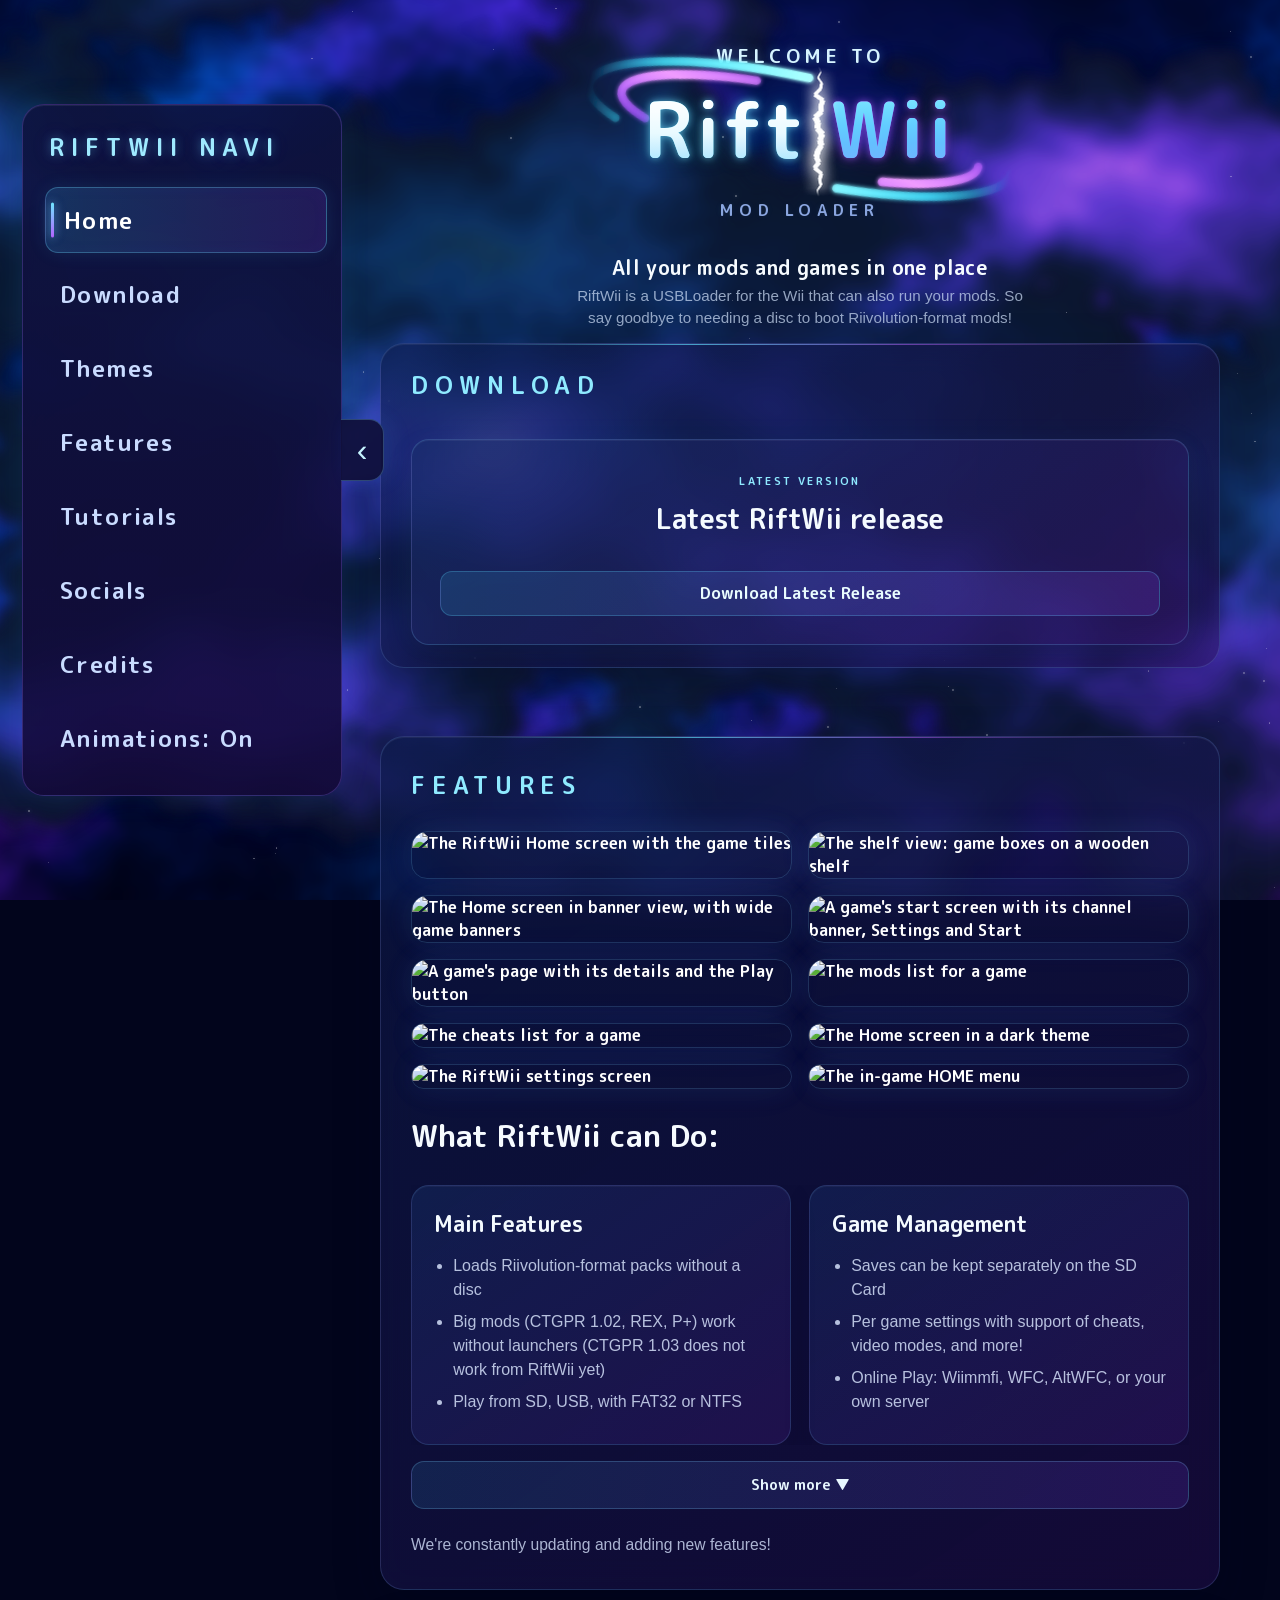
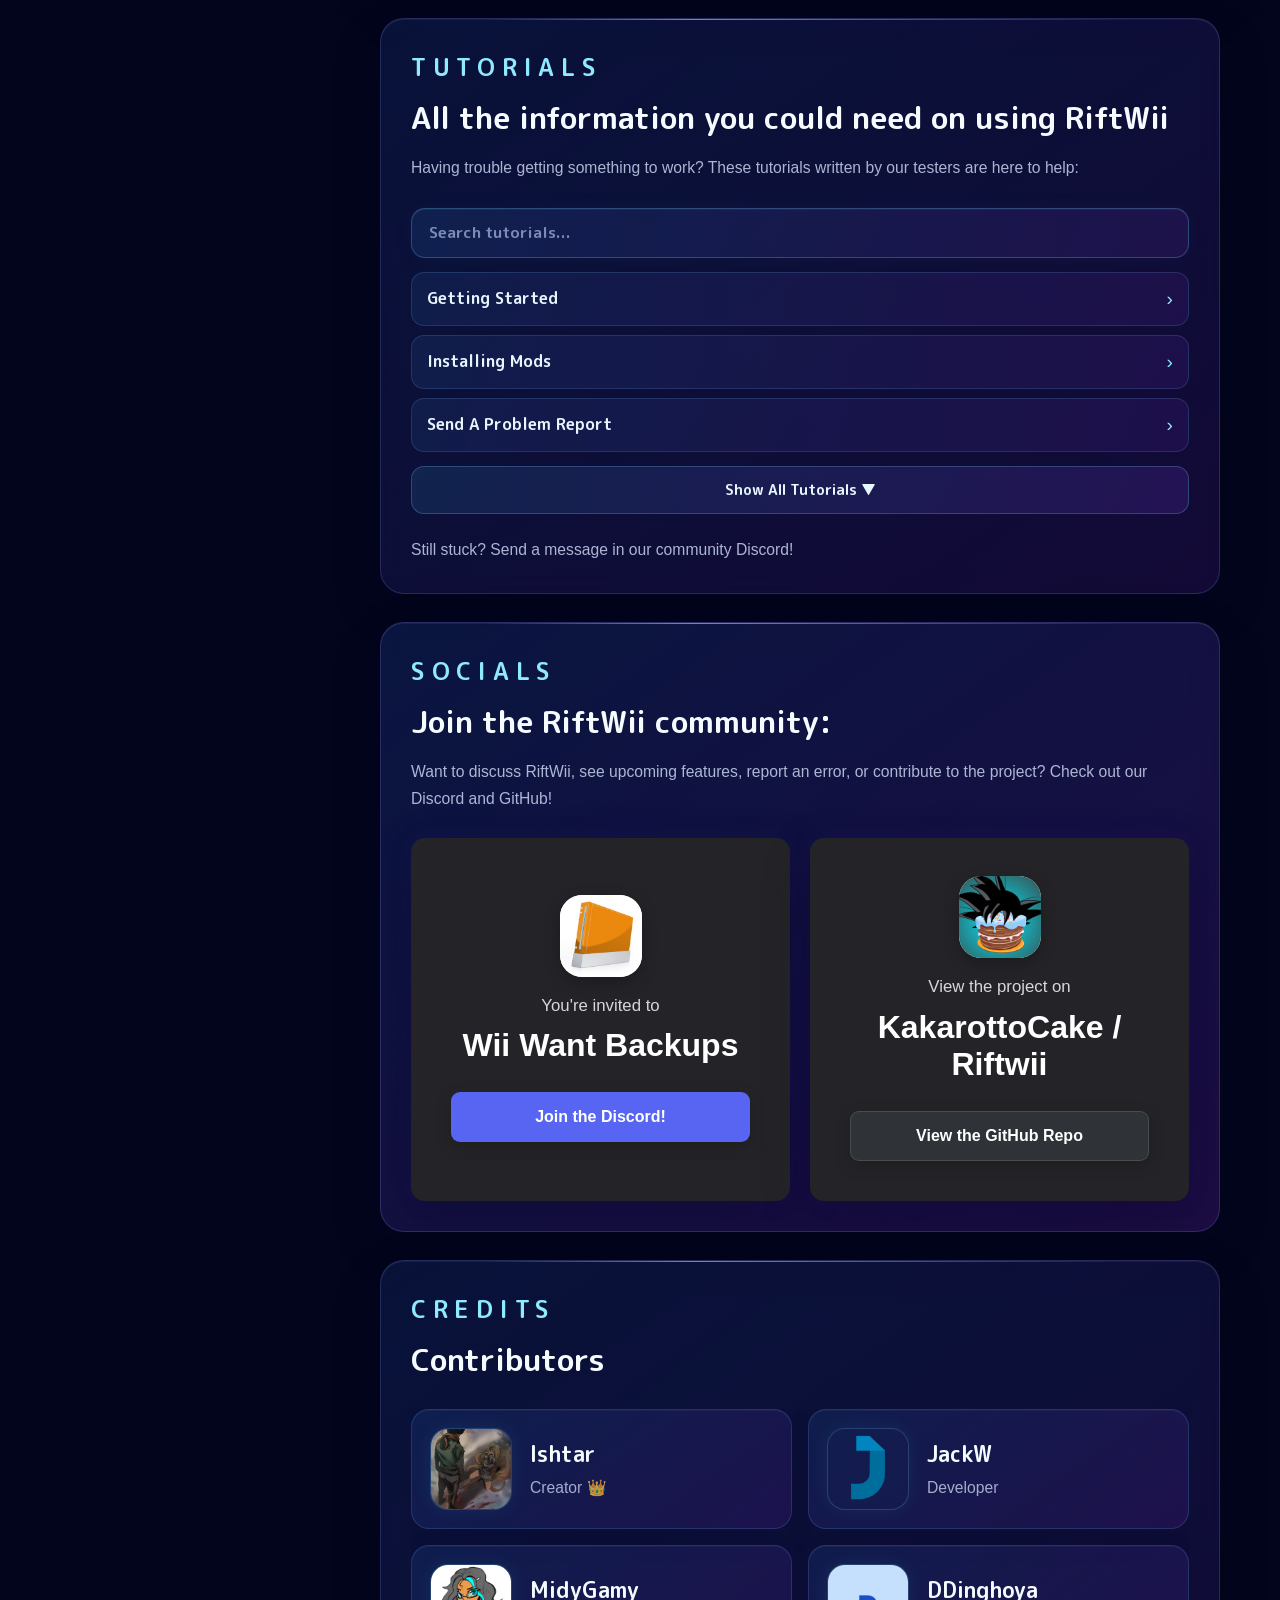
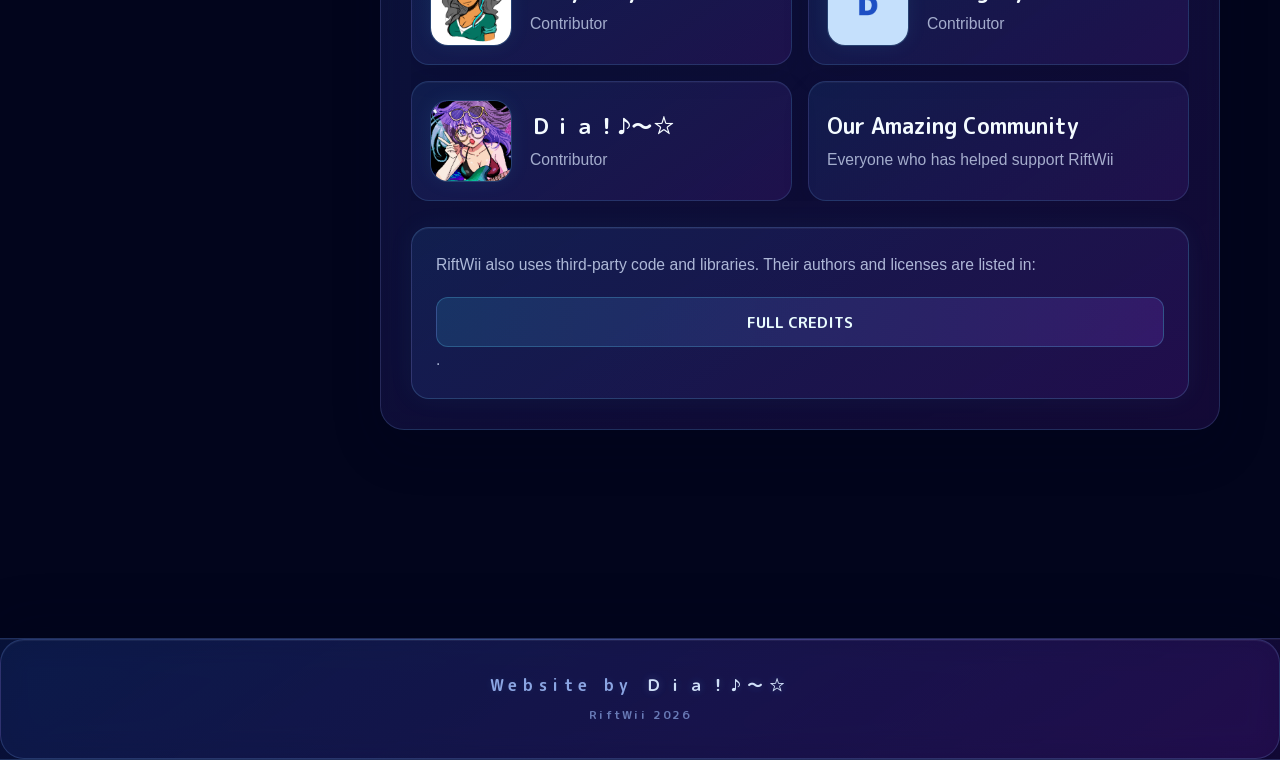
==== site/index.html @ 98aa3239 "Both pages load style.css and script.js as version 7, so a stylesheet cached from the short-window n" ====
<!-- SPDX-FileCopyrightText: 2026 RiftWii contributors -->
<!-- SPDX-License-Identifier: GPL-3.0-or-later -->
<!DOCTYPE html>
<html lang="en">
<head>
    <meta charset="UTF-8">
    <meta name="viewport" content="width=device-width, initial-scale=1.0">
    <title>RiftWii</title>
    <link rel="stylesheet" href="css/lightbox.css?v=20261021-6">
    <link rel="stylesheet" href="css/style.css?v=20261021-7">

    <meta property="og:title" content="RiftWii">

<meta
    property="og:description"
    content="A mod loader for the Wii. Play Riivolution-format mods from the disc, a USB drive or the SD card."
>

<meta property="og:type" content="website">

<meta
    property="og:image"
    content="https://github.com/KakarottoCake/Riftwii/raw/main/docs/images/banner.png"
>

<meta name="twitter:card" content="summary_large_image">

<meta name="twitter:title" content="RiftWii">

<meta
    name="twitter:description"
    content="A mod loader for the Wii. Play Riivolution-format mods from the disc, a USB drive or the SD card."
>

<meta
    name="twitter:image"
    content="https://github.com/KakarottoCake/Riftwii/raw/main/docs/images/banner.png"
>
<link
    rel="icon"
    type="image/png"
    href="https://github.com/KakarottoCake/Riftwii/blob/main/hbc/icon.png?raw=true"
>
</head>
<body class="page-locked">
    <script>
        // The title intro plays once per visit (per browser tab session). Any
        // later load of this page starts in the loaded state, before the first
        // paint, so the splash never flashes. The flag is set as soon as the
        // intro starts, so skipping it or leaving early still counts.
        (function () {
            var seen = false;
            try {
                seen = window.sessionStorage.getItem("riftwiiIntroShown") === "1";
                if (!seen) {
                    window.sessionStorage.setItem("riftwiiIntroShown", "1");
                }
            } catch (error) {
                // Storage is blocked: a visitor who came from another page of
                // this site has already seen the intro.
                try {
                    seen = document.referrer.indexOf(window.location.origin + "/") === 0;
                } catch (referrerError) {
                    seen = false;
                }
            }
            if (seen) {
                document.body.className = "loaded";
            }
        })();
    </script>
    <div class="background">
        <div class="haze-main"></div>
        <div class="mist haze-1"></div>
        <div class="mist haze-2"></div>
        <div class="stars" id="stars"></div>
    </div>

    <aside class="tbar delayed-ui" id="tbar" aria-label="Primary navigation">
        <button
            class="tbar-toggle"
            id="tbarToggle"
            type="button"
            aria-label="Hide navigation"
            aria-expanded="true"
        >
            <span class="tbar-arrow">‹</span>
        </button>

        <div class="tbar-brand">RIFTWII<span class="tbar-brand-extra"> NAVI</span></div>

        <button
            class="tbar-menu-button"
            id="navMenuButton"
            type="button"
            aria-label="Menu"
            aria-expanded="false"
            aria-controls="navPanel"
        >
            <span class="tbar-menu-icon" aria-hidden="true"></span>
            <span class="tbar-menu-text">Menu</span>
        </button>

        <nav class="tbar-links" id="navPanel" aria-label="Sections">
            <a class="active" data-section="home" href="#home">Home</a>
            <a data-section="download" href="#download">Download</a>
            <a href="themes.html">Themes</a>
            <a data-section="features" href="#features">Features</a>
            <a data-section="tutorials" href="#tutorials">Tutorials</a>
            <a data-section="socials" href="#socials">Socials</a>
            <a data-section="credits" href="#credits">Credits</a>

            <button
                class="tbar-motion-toggle"
                id="motionToggle"
                type="button"
                aria-pressed="false"
            >
                Animations: On
            </button>
        </nav>
    </aside>
    <div class="nav-scrim" id="navScrim" aria-hidden="true"></div>

    <main class="page-content">
        <section class="hero" id="home">
            <div class="hero-stack">
                <div class="title-wrap">
                    <div class="welcome delayed-ui">Welcome to</div>
                    <h1 class="riftwii">RiftWii</h1>
                    <p class="mod-loader">MOD LOADER</p>
                </div>

                <article class="content-box intro-box hero-intro reveal-box">
                    <span class="box-kicker">RIFTWII</span>
                    <h2>All your mods and games in one place</h2>
                    <p>
                        RiftWii is a USBLoader for the Wii that can also run your mods. So say goodbye to needing a disc to boot Riivolution-format mods!
                    </p>
                </article>
            </div>
        </section>

        <section class="page-section" id="download">
            <div class="content-shell">
                <article class="content-box section-box reveal-box">

                    <span class="box-kicker">DOWNLOAD</span>


                    <div class="release-grid">
                        <div class="release-card stable-release">
                            <span class="release-type">LATEST VERSION</span>
<h3 id="latestVersion">Checking latest release...</h3>

<a
    class="download-button release-button"
    id="latestReleaseLink"
    href="https://github.com/KakarottoCake/Riftwii/releases/latest"
    target="_blank"
    rel="noopener noreferrer"
>
    Download Latest Release
</a>
                        </div>


                    </div>
                </article>
            </div>
        </section>

<section class="page-section" id="features">
            <div class="content-shell">
                <article class="content-box section-box reveal-box">
                    <span class="box-kicker">FEATURES</span>
            <div class="grid-image">
                <img
                    src="https://github.com/KakarottoCake/Riftwii/raw/main/docs/images/home.png"
                    alt="The RiftWii Home screen with the game tiles"
                >

                <img
                    src="https://github.com/KakarottoCake/Riftwii/raw/main/docs/images/shelf.png"
                    alt="The shelf view: game boxes on a wooden shelf"
                >

                <img
                    src="https://github.com/KakarottoCake/Riftwii/raw/main/docs/images/channels.png"
                    alt="The Home screen in banner view, with wide game banners"
                >

                <img
                    src="https://github.com/KakarottoCake/Riftwii/raw/main/docs/images/channel-banner.png"
                    alt="A game's start screen with its channel banner, Settings and Start"
                >
                <img
                    src="https://github.com/KakarottoCake/Riftwii/raw/main/docs/images/game.png"
                    alt="A game's page with its details and the Play button"
                >
                <img
                    src="https://github.com/KakarottoCake/Riftwii/raw/main/docs/images/mods.png"
                    alt="The mods list for a game"
                >
                <img
                    src="https://github.com/KakarottoCake/Riftwii/raw/main/docs/images/cheats.png"
                    alt="The cheats list for a game"
                >
                <img
                    src="https://github.com/KakarottoCake/Riftwii/raw/main/docs/images/midnight.png"
                    alt="The Home screen in a dark theme"
                >
                <img
                    src="https://github.com/KakarottoCake/Riftwii/raw/main/docs/images/settings.png"
                    alt="The RiftWii settings screen"
                >
                <img
                    src="https://github.com/KakarottoCake/Riftwii/raw/main/docs/images/homemenu.png"
                    alt="The in-game HOME menu"
                >
            </div>
                    <h2>What RiftWii can Do:</h2>

                    <div
                        id="featuresGrid"
                        class="features-grid"
                        aria-live="polite"
                    >
                        <div class="features-status">
                            Loading features...
                        </div>
                    </div>

                    <button
                        id="featuresToggle"
                        class="features-toggle"
                        type="button"
                        hidden
                    >
                        Show more
                    </button>
                    <br>
                    <br>
                    <p>
                        We're constantly updating and adding new features!
                    </p>
                </article>
            </div>
        </section>

        <section class="page-section" id="tutorials">
            <div class="content-shell">
                <article class="content-box section-box reveal-box">
                    <span class="box-kicker">TUTORIALS</span>
                    <h2>All the information you could need on using RiftWii</h2>
                    <p>
                        Having trouble getting something to work? These tutorials written by our testers are here to help:
                    </p>

                    <div class="tutorial-browser">
                        <div class="tutorial-toolbar">
                            <label class="tutorial-search-wrap">
                                <span class="sr-only">Search tutorials</span>
                                <input
                                    id="tutorialSearch"
                                    class="tutorial-search"
                                    type="search"
                                    placeholder="Search tutorials..."
                                    autocomplete="off"
                                >
                            </label>

                            <div class="tutorial-sort-wrap tutorial-sort-hidden">
                                <button
                                    id="tutorialSortButton"
                                    class="tutorial-sort-button"
                                    type="button"
                                    aria-expanded="false"
                                    aria-controls="tutorialSortMenu"
                                >
                                    <span id="tutorialSortLabel">A–Z</span>
                                    <span class="tutorial-sort-chevron" aria-hidden="true">⌄</span>
                                </button>

                                <div
                                    id="tutorialSortMenu"
                                    class="tutorial-sort-menu"
                                    role="menu"
                                >
                                    <div class="tutorial-sort-menu-inner">
                                        <button type="button" data-sort="az" role="menuitem">A–Z</button>
                                        <button type="button" data-sort="za" role="menuitem">Z–A</button>
                                    </div>
                                </div>
                            </div>
                        </div>

                        <div
                            id="tutorialList"
                            class="tutorial-list"
                            aria-live="polite"
                        >
                            <div class="tutorial-status">
                                Loading tutorials...
                            </div>
                        </div>

                        <button
                            id="tutorialToggle"
                            class="tutorial-toggle"
                            type="button"
                            hidden
                        >
                            Show all tutorials
                        </button>
                    </div>
                    <br>
                    <p>
                        Still stuck? Send a message in our community Discord!
                    </p>
                </article>
            </div>
        </section>

<section class="page-section" id="socials">

    <div class="content-shell">

        <article class="content-box section-box reveal-box">

            <span class="box-kicker">
                SOCIALS
            </span>

            <h2>
                Join the RiftWii community:
            </h2>

            <p>
                Want to discuss RiftWii, see upcoming features, report an error, or contribute to the project?
                Check out our Discord and GitHub!
            </p>

            <div class="social-embed-grid">

                <div class="discord-invite">

                    <div class="discord-server-icon">

                        <img
                            src="resources/img/servericon.png"
                            alt="Wii Want Backups server logo"
                        >

                    </div>

                    <p class="discord-invite-text">
                        You're invited to
                    </p>

                    <h3 class="discord-server-name">
                        Wii Want Backups
                    </h3>

                    <a
                        class="discord-join-button"
                        href="https://discord.gg/gGsTdjjQaK"
                        target="_blank"
                        rel="noopener noreferrer"
                    >
                        Join the Discord!
                    </a>

                </div>


                <div class="github-invite">

                    <div class="discord-server-icon">

                        <img
                            src="resources/img/kakarottocake.png"
                            alt="GitHub logo"
                        >

                    </div>

                    <p class="github-invite-text">
                        View the project on
                    </p>

                    <h3 class="github-repo-name">
                        KakarottoCake / Riftwii
                    </h3>

                    <a
                        class="github-repo-button"
                        href="https://github.com/KakarottoCake/Riftwii"
                        target="_blank"
                        rel="noopener noreferrer"
                    >
                        View the GitHub Repo
                    </a>

                </div>

            </div>

        </article>

    </div>

</section>
<section class="page-section" id="credits">
    <div class="content-shell">
        <article class="content-box section-box reveal-box">

            <span class="box-kicker">
                CREDITS
            </span>

            <h2>
                Contributors
            </h2>

            <div
                id="creditsGrid"
                class="credits-grid"
                aria-live="polite"
            >
                <div class="credits-status">
                    Loading credits...
                </div>
            </div>

            <button
                id="creditsToggle"
                class="credits-toggle"
                type="button"
                hidden
            >
                Show more
            </button>
<p class="credits-notice">
    RiftWii also uses third-party code and libraries.
    Their authors and licenses are listed in:
    <a
        href="https://github.com/KakarottoCake/Riftwii/blob/main/NOTICE.md"
        target="_blank"
        rel="noopener noreferrer"
    >
        FULL CREDITS
    </a>.
</p>
        </article>
    </div>
</section>
    </main>


<footer class="site-footer">
    <div class="footer-inner">

        <div class="footer-main">
            <span class="footer-label">
                Website by
            </span>
            <span class="footer-author">
                Ｄｉａ！♪～☆
            </span>
            
        </div>
        <div class="footer-year">
            RiftWii 2026
        </div>


    </div>
</footer>

    <script src="java/script.js?v=20261021-7"></script><script src="java/lightbox.js?v=20261021-6"></script>
</body>
</html>
---- site/css/style.css ----
/* SPDX-FileCopyrightText: 2026 RiftWii contributors */
/* SPDX-License-Identifier: GPL-3.0-or-later */
img {
    -webkit-user-drag: none;
    user-select: none;
}

@font-face {
    font-family: "Rounded";
    src: url("../resources/fonts/rounded.ttf") format("truetype");
    font-weight: normal;
    font-style: normal;
}

* {
    box-sizing: border-box;
}

html {
    scroll-behavior: smooth;
}

html,
body {
    margin: 0;
    padding: 0;
    min-height: 100%;
}

body {
    background: #02051c;
    color: white;
    font-family: "Rounded", sans-serif;
    overflow-x: hidden;
}

.background {
    position: fixed;
    inset: 0;
    width: 100vw;
    height: 100vh;
    overflow: hidden;
    z-index: -10;
    background: #02051c;
}

.haze-main {
    position: absolute;
    inset: -20px;
    background-image: url("../resources/img/hazebg.png");
    background-size: cover;
    background-position: center;
    background-repeat: no-repeat;
    transform: scale(1.05);
    z-index: 1;
}

.mist {
    position: absolute;
    width: 135vw;
    height: 135vh;
    top: -17.5vh;
    left: -17.5vw;
    background-size: cover;
    background-position: center;
    background-repeat: no-repeat;
    pointer-events: none;
    will-change: transform, opacity;
}

.haze-1 {
    background-image: url("../resources/img/haze1.png");
    opacity: 0.97;
    filter: blur(1px);
    z-index: 3;
    animation:
        hazeMovement1 28s ease-in-out infinite alternate,
        hazeBreathing1 10s ease-in-out infinite alternate;
}

.haze-2 {
    background-image: url("../resources/img/haze2.png");
    opacity: 0.76;
    filter: blur(6px);
    z-index: 4;
    animation:
        hazeMovement2 38s ease-in-out infinite alternate,
        hazeBreathing2 14s ease-in-out infinite alternate;
}

.stars {
    position: absolute;
    inset: 0;
    z-index: 5;
    overflow: hidden;
    pointer-events: none;
}

.star {
    position: absolute;
    width: 2px;
    height: 2px;
    background: white;
    border-radius: 50%;
    opacity: 0.35;
    box-shadow:
        0 0 4px rgba(255, 255, 255, 0.7),
        0 0 9px rgba(255, 255, 255, 0.28);
    animation: twinkle linear infinite;
}

@keyframes twinkle {
    0%, 100% {
        opacity: 0.15;
        transform: scale(0.7);
    }

    50% {
        opacity: 0.9;
        transform: scale(1.2);
    }
}

@keyframes hazeMovement1 {
    0% {
        transform: translate3d(-3%, -1%, 0) scale(1.03);
    }

    25% {
        transform: translate3d(1%, 2%, 0) scale(1.07);
    }

    50% {
        transform: translate3d(5%, -2%, 0) scale(1.04);
    }

    75% {
        transform: translate3d(2%, 3%, 0) scale(1.08);
    }

    100% {
        transform: translate3d(-2%, 1%, 0) scale(1.05);
    }
}

@keyframes hazeMovement2 {
    0% {
        transform: translate3d(4%, 2%, 0) scale(1.08);
    }

    25% {
        transform: translate3d(0%, -2%, 0) scale(1.04);
    }

    50% {
        transform: translate3d(-5%, 2%, 0) scale(1.09);
    }

    75% {
        transform: translate3d(-1%, -3%, 0) scale(1.05);
    }

    100% {
        transform: translate3d(3%, 0%, 0) scale(1.08);
    }
}

@keyframes hazeBreathing1 {
    from {
        opacity: 0.73;
    }

    to {
        opacity: 0.97;
    }
}

@keyframes hazeBreathing2 {
    from {
        opacity: 0.49;
    }

    to {
        opacity: 0.76;
    }
}

.page-content {
    position: relative;
    z-index: 10;
    min-height: 100vh;
    padding: 0 60px 90px;
    transition: padding-left 0.9s cubic-bezier(0.16, 1, 0.3, 1);
}

body.loaded .page-content {
    padding-left: 270px;
}

.hero {
    min-height: 100vh;
    display: flex;
    align-items: center;
    justify-content: center;
    text-align: center;
}

.title-wrap {
    position: relative;
    display: inline-flex;
    flex-direction: column;
    align-items: center;
}

.welcome {
    margin-bottom: 20px;
    font-size: clamp(1rem, 2vw, 1.45rem);
    letter-spacing: 0.22em;
    text-transform: uppercase;
    color: #d7f4ff;
    text-shadow:
        0 0 8px rgba(107, 220, 255, 0.35),
        0 0 20px rgba(151, 83, 255, 0.24);
    opacity: 0;
    transform: translateY(18px) scale(0.72);
    filter: blur(5px);
    transition:
        opacity 0.9s ease,
        transform 1s cubic-bezier(0.16, 1, 0.3, 1),
        filter 0.9s ease;
}

body.loaded .welcome {
    opacity: 1;
    transform: translateY(0) scale(1);
    filter: blur(0);
}

.mod-loader {
    margin-top: 30px;
    letter-spacing: 0.35em;
    font-size: clamp(0.8rem, 1.8vw, 1.4rem);
    color: #9dbaf8;
    text-shadow:
        0 0 8px rgba(120, 190, 255, 0.12),
        0 0 18px rgba(120, 190, 255, 0.05);
    opacity: 0.88;
}

.riftwii {
    position: relative;
    display: inline-flex;
    align-items: center;
    isolation: isolate;
    z-index: 10;
    margin: 0;
    font-size: clamp(3rem, 8vw, 8rem);
    letter-spacing: 0.03em;
    line-height: 1;
    --orbit-opacity: 0.92;
    --orbit-thickness: 6;
    --orbit-rotation: 12deg;
    --orbit-scale: 1.38;
}

.rift-letter {
    position: relative;
    display: inline-block;
    z-index: 3;
    animation: textWave 4s ease-in-out infinite;
}

.letter-face {
    position: relative;
    display: inline-block;
    z-index: 3;
    background-clip: text;
    -webkit-background-clip: text;
    color: transparent;
    -webkit-text-fill-color: transparent;
}

.letter-glow {
    position: absolute;
    left: 0;
    top: 0;
    z-index: 1;
    pointer-events: none;
    user-select: none;
}

.left-group .letter-face {
    background-image: linear-gradient(
        180deg,
        #ffffff 0%,
        #f8fdff 28%,
        #e8faff 56%,
        #caefff 76%,
        #a2e5ff 100%
    );
}

.left-group .letter-glow {
    color: #79e5ff;
    text-shadow:
        0 0 7px rgba(121, 229, 255, 0.60),
        0 0 15px rgba(67, 215, 255, 0.34),
        0 0 28px rgba(67, 215, 255, 0.16);
}

.right-group .letter-face {
    background-image: linear-gradient(
        180deg,
        #83e9ff 0%,
        #70dcff 22%,
        #63ceff 45%,
        #63c0ff 68%,
        #73b2ff 100%
    );
}

.right-group .letter-glow {
    color: #b35cff;
    text-shadow:
        0 0 7px rgba(179, 92, 255, 0.58),
        0 0 15px rgba(159, 74, 255, 0.34),
        0 0 28px rgba(139, 61, 255, 0.16);
}

.rift-divider {
    position: relative;
    display: inline-flex;
    align-items: center;
    justify-content: center;
    width: 0.34em;
    height: 1.32em;
    margin: 0 -0.02em;
    z-index: 4;
    transform: translateY(0.03em);
}

.rift-image {
    position: relative;
    z-index: 3;
    width: 250%;
    height: 250%;
    object-fit: contain;
    image-rendering: auto;
    animation: riftPulse 3.1s ease-in-out infinite;
    pointer-events: none;
    user-select: none;
}

.rift-embers {
    position: absolute;
    inset: -10% -40%;
    z-index: 2;
    pointer-events: none;
}

.ember {
    position: absolute;
    left: 50%;
    top: 50%;
    width: var(--size);
    height: var(--size);
    border-radius: 50%;
    background: rgba(255, 255, 255, 0.95);
    box-shadow:
        0 0 6px rgba(255, 255, 255, 0.85),
        0 0 14px rgba(255, 255, 255, 0.35);
    opacity: 0;
    transform: translate(-50%, -50%);
    animation: emberFloat var(--dur) ease-out infinite;
    animation-delay: var(--delay);
}

@keyframes emberFloat {
    0% {
        opacity: 0;
        transform: translate(calc(-50% + var(--x0)), calc(-50% + var(--y0))) scale(0.4);
    }

    10% {
        opacity: 0.95;
    }

    100% {
        opacity: 0;
        transform: translate(calc(-50% + var(--x1)), calc(-50% + var(--y1))) scale(0.12);
    }
}

@keyframes riftPulse {
    0%, 100% {
        transform: scaleY(0.985) scaleX(0.985);
        filter:
            drop-shadow(0 0 4px rgba(255, 255, 255, 0.82))
            drop-shadow(0 0 10px rgba(180, 235, 255, 0.46))
            drop-shadow(0 0 20px rgba(180, 235, 255, 0.22));
    }

    50% {
        transform: scaleY(1.03) scaleX(1.02);
        filter:
            drop-shadow(0 0 7px rgba(255, 255, 255, 0.98))
            drop-shadow(0 0 16px rgba(180, 235, 255, 0.68))
            drop-shadow(0 0 28px rgba(180, 235, 255, 0.34));
    }
}

.rift-orbit {
    position: absolute;
    left: 50%;
    top: 50%;
    width: 170%;
    height: 132%;
    z-index: 0;
    transform:
        translate(-50%, -50%)
        rotate(var(--orbit-rotation))
        scale(var(--orbit-scale));
    overflow: visible;
    pointer-events: none;
}

.orbit-trace {
    fill: none;
    stroke-width: var(--orbit-thickness);
    stroke-linecap: round;
    vector-effect: non-scaling-stroke;
}

.orbit-blue-trace {
    stroke: url("#blueGradient");
    filter: url("#blueOrbitGlow");
    animation: orbitBreatheBlue 4s ease-in-out infinite;
}

.orbit-purple-trace {
    stroke: url("#purpleGradient");
    filter: url("#purpleOrbitGlow");
    animation: orbitBreathePurple 4.8s ease-in-out infinite;
}

@keyframes orbitBreatheBlue {
    0%, 100% {
        opacity: calc(var(--orbit-opacity) * 0.55);
    }

    50% {
        opacity: var(--orbit-opacity);
    }
}

@keyframes orbitBreathePurple {
    0%, 100% {
        opacity: calc(var(--orbit-opacity) * 0.48);
    }

    50% {
        opacity: calc(var(--orbit-opacity) * 0.94);
    }
}

@keyframes textWave {
    0%, 100% {
        transform: translateY(0);
    }

    50% {
        transform: translateY(-6px);
    }
}
.social-embed-grid {
    width: 100%;

    margin-top: 26px;

    display: grid;

    grid-template-columns:
        repeat(2, minmax(0, 1fr));

    gap: 20px;
}


.discord-invite,
.github-invite {
    width: 100%;
    min-width: 0;

    padding:
        38px
        40px
        40px;

    display: flex;

    flex-direction: column;

    align-items: center;

    justify-content: center;

    text-align: center;

    border-radius: 14px;

    background: #242428;

    box-shadow:
        0 18px 48px
            rgba(
                0,
                0,
                25,
                0.28
            ),
        0 0 30px
            rgba(
                85,
                76,
                255,
                0.06
            );
}


.discord-server-icon {
    width: 82px;
    height: 82px;

    margin-bottom: 17px;

    display: flex;

    align-items: center;

    justify-content: center;

    border-radius: 22px;

    overflow: hidden;

    background: #ffffff;

    box-shadow:
        0 5px 15px
            rgba(
                0,
                0,
                0,
                0.25
            );
}


.discord-server-icon img {
    display: block;

    width: 100%;
    height: 100%;

    object-fit: cover;
}


.github-repo-icon {
    width: 82px;
    height: 82px;

    margin-bottom: 17px;

    display: flex;

    align-items: center;

    justify-content: center;

    border-radius: 22px;

    overflow: hidden;

    background: #0d1117;

    box-shadow:
        0 5px 15px
            rgba(
                0,
                0,
                0,
                0.25
            );
}


.github-repo-icon img {
    display: block;

    width: 52px;
    height: 52px;

    object-fit: contain;
}


.discord-invite-text,
.github-invite-text {
    margin:
        0
        0
        10px
        !important;

    color:
        #d6d6db
        !important;

    font-family:
        Arial,
        sans-serif
        !important;

    font-size:
        1.05rem
        !important;

    line-height:
        1.4
        !important;
}


.discord-server-name,
.github-repo-name {
    margin:
        0
        0
        28px;

    color: #ffffff;

    font-family:
        Arial,
        sans-serif;

    font-size:
        clamp(
            1.35rem,
            2.5vw,
            2rem
        );

    font-weight: 700;

    overflow-wrap: anywhere;
}


.discord-join-button,
.github-repo-button {
    width: 100%;

    min-height: 50px;

    display: flex;

    align-items: center;

    justify-content: center;

    padding:
        12px
        22px;

    border-radius: 9px;

    color: #ffffff;

    font-family:
        Arial,
        sans-serif;

    font-size: 1rem;

    font-weight: 600;

    text-decoration: none;

    box-shadow:
        0 5px 16px
            rgba(
                0,
                0,
                0,
                0.18
            );

    transition:
        background 0.2s ease,
        transform 0.2s ease,
        box-shadow 0.2s ease;
}


.discord-join-button {
    background: #5865f2;
}


.github-repo-button {
    background: #2f3338;

    border:
        1px solid
        rgba(
            255,
            255,
            255,
            0.12
        );
}


.discord-join-button:hover,
.discord-join-button:focus-visible {
    background: #6875f5;

    transform:
        translateY(-2px);

    box-shadow:
        0 8px 20px
            rgba(
                0,
                0,
                0,
                0.24
            );

    outline: none;
}


.github-repo-button:hover,
.github-repo-button:focus-visible {
    background: #3a3f45;

    transform:
        translateY(-2px);

    box-shadow:
        0 8px 20px
            rgba(
                0,
                0,
                0,
                0.24
            );

    outline: none;
}


.discord-join-button:active,
.github-repo-button:active {
    transform:
        translateY(0);
}


@media (max-width: 760px) {

    .social-embed-grid {
        grid-template-columns:
            1fr;
    }

}


@media (max-width: 650px) {

    .discord-invite,
    .github-invite {
        padding:
            30px
            22px;
    }

    .discord-server-icon,
    .github-repo-icon {
        width: 72px;
        height: 72px;
    }

    .github-repo-icon img {
        width: 44px;
        height: 44px;
    }

}
.tbar {
    position: fixed;
    left: 22px;
    top: 50%;
    z-index: 1000;
    width: 210px;
    padding: 24px 18px;
    border: 1px solid rgba(151, 115, 255, 0.26);
    border-radius: 22px;
    background:
        linear-gradient(
            180deg,
            rgba(14, 19, 64, 0.88),
            rgba(19, 9, 55, 0.86)
        );
    box-shadow:
        0 0 32px rgba(61, 178, 255, 0.08),
        inset 0 1px 0 rgba(255, 255, 255, 0.07);
    backdrop-filter: blur(18px);
    opacity: 0;
    transform:
        translate(-135%, -50%)
        scale(0.72);
    transform-origin: left center;
    transition:
        opacity 0.85s ease,
        transform 1.05s cubic-bezier(0.16, 1, 0.3, 1);
}

body.loaded .tbar {
    opacity: 1;
    transform:
        translate(0, -50%)
        scale(1);
}

.tbar-brand {
    margin: 0 8px 22px;
    font-size: 1.5rem;
    letter-spacing: 0.28em;
    color: #9feaff;
    text-shadow:
        0 0 10px rgba(88, 221, 255, 0.35),
        0 0 22px rgba(158, 80, 255, 0.20);
}

.tbar-links {
    display: flex;
    flex-direction: column;
    gap: 8px;
}

.tbar-links a {
    display: block;
    padding: 12px 14px;
    border: 1px solid transparent;
    border-radius: 13px;
    color: #c9dbff;
    text-decoration: none;
    font-size: 0.95rem;
    letter-spacing: 0.06em;
    transition:
        color 0.25s ease,
        border-color 0.25s ease,
        background 0.25s ease,
        transform 0.25s ease,
        box-shadow 0.25s ease;
}

.tbar-links a:hover,
.tbar-links a:focus-visible,
.tbar-links a.active {
    color: white;
    border-color: rgba(113, 218, 255, 0.26);
    background:
        linear-gradient(
            90deg,
            rgba(66, 211, 255, 0.13),
            rgba(155, 80, 255, 0.12)
        );
    box-shadow:
        0 0 18px rgba(72, 210, 255, 0.07);
    transform: translateX(4px);
    outline: none;
}

.delayed-content {
    opacity: 0;
    transform: translateY(48px) scale(0.97);
    filter: blur(7px);
    pointer-events: none;
    transition:
        opacity 1s ease 0.15s,
        transform 1.05s cubic-bezier(0.16, 1, 0.3, 1) 0.15s,
        filter 0.9s ease 0.15s;
}

body.loaded .delayed-content {
    opacity: 1;
    transform: translateY(0) scale(1);
    filter: blur(0);
    pointer-events: auto;
}

.content-shell {
    width: min(1050px, 100%);
    margin: 0 auto;
    padding: 40px 0 100px;
}

.content-grid {
    display: grid;
    grid-template-columns: repeat(3, minmax(0, 1fr));
    gap: 20px;
    margin-top: 20px;
}

.content-box {
    position: relative;
    padding: 30px;
    border: 1px solid rgba(135, 181, 255, 0.18);
    border-radius: 24px;
    background:
        linear-gradient(
            145deg,
            rgba(12, 27, 75, 0.64),
            rgba(38, 15, 83, 0.48)
        );
    box-shadow:
        0 18px 50px rgba(0, 0, 30, 0.20),
        inset 0 1px 0 rgba(255, 255, 255, 0.06);
    backdrop-filter: blur(16px);
    overflow: hidden;
}

.content-box::before {
    content: "";
    position: absolute;
    left: 12%;
    right: 12%;
    top: 0;
    height: 1px;
    background: linear-gradient(
        90deg,
        transparent,
        rgba(91, 223, 255, 0.65),
        rgba(183, 91, 255, 0.48),
        transparent
    );
}

.intro-box {
    padding: 36px;
}

.box-kicker {
    display: inline-block;
    margin-bottom: 10px;
    color: #8feaff;
    font-size: 1.5rem;
    letter-spacing: 0.28em;
}

.content-box h2 {
    margin: 0 0 14px;
    font-size: clamp(1.35rem, 2.4vw, 2rem);
    color: #f6fbff;
}

.content-box p {
    margin: 0;
    color: rgba(217, 229, 255, 0.78);
    font-family: Arial, sans-serif;
    line-height: 1.7;
    font-size: 0.98rem;
}

.content-link,
.download-button {
    display: inline-flex;
    align-items: center;
    justify-content: center;
    margin-top: 22px;
    min-height: 44px;
    padding: 10px 16px;
    border-radius: 12px;
    color: #eafdff;
    text-decoration: none;
    border: 1px solid rgba(98, 217, 255, 0.25);
    background:
        linear-gradient(
            90deg,
            rgba(59, 211, 255, 0.13),
            rgba(154, 79, 255, 0.16)
        );
    transition:
        transform 0.25s ease,
        box-shadow 0.25s ease,
        border-color 0.25s ease;
}

.content-link:hover,
.content-link:focus-visible,
.download-button:hover,
.download-button:focus-visible {
    transform: translateY(-2px);
    border-color: rgba(126, 229, 255, 0.52);
    box-shadow:
        0 0 18px rgba(70, 215, 255, 0.12),
        0 0 28px rgba(157, 76, 255, 0.08);
    outline: none;
}

@media (max-width: 900px) {
    body.loaded .page-content {
        padding-left: 220px;
    }

    .tbar {
        left: 14px;
        width: 175px;
        padding: 18px 13px;
    }

    .content-grid {
        grid-template-columns: 1fr;
    }
}

@media (max-width: 680px) {
    .page-content,
    body.loaded .page-content {
        padding-left: 22px;
        padding-right: 22px;
    }

    .tbar {
        left: 12px;
        right: 12px;
        top: 12px;
        width: auto;
        padding: 10px 12px;
        border-radius: 16px;
        transform: translateY(-140%) scale(0.92);
    }

    body.loaded .tbar {
        transform: translateY(0) scale(1);
    }

    .tbar-brand {
        display: none;
        font-size: 1.5em;
    }

    .tbar-links {
        flex-direction: row;
        justify-content: space-between;
        gap: 4px;
    }

    .tbar-links a {
        padding: 9px 8px;
        font-size: 0.78rem;
    }

    .hero {
        min-height: 92vh;
    }

    .welcome {
        margin-top: 50px;
    }

    .content-shell {
        padding-top: 20px;
    }

    .content-box,
    .intro-box {
        padding: 22px;
    }
}

@media (prefers-reduced-motion: reduce) {
    *,
    *::before,
    *::after {
        scroll-behavior: auto !important;
        animation-duration: 0.001ms !important;
        animation-iteration-count: 1 !important;
        transition-duration: 0.001ms !important;
    }
}


body.page-locked {
    overflow: hidden;
    height: 100vh;
}

body.loaded {
    overflow-y: auto;
    height: auto;
}

.hero {
    align-items: flex-start;
    padding-top: clamp(120px, 18vh, 190px);
}

.hero-stack {
    width: min(980px, 100%);
    display: flex;
    flex-direction: column;
    align-items: center;
}

.hero-intro {
    width: min(980px, 100%);
    margin-top: 44px;
}

.delayed-content {
    opacity: 0;
    transform: translateY(70px) scale(0.88);
    filter: blur(8px);
    pointer-events: none;
    transition:
        opacity 1s ease 0.1s,
        transform 1.15s cubic-bezier(0.16, 1, 0.3, 1) 0.1s,
        filter 0.95s ease 0.1s;
}

body.loaded .delayed-content {
    opacity: 1;
    transform: translateY(0) scale(1);
    filter: blur(0);
    pointer-events: auto;
}

.page-section {
    min-height: 78vh;
    display: flex;
    align-items: center;
    scroll-margin-top: 40px;
}

.content-shell {
    width: min(980px, 100%);
    margin: 0 auto;
    padding: 70px 0 100px;
}

.section-box {
    width: 100%;
}

.tbar {
    overflow: visible;
}

.tbar-toggle {
    position: absolute;
    right: -43px;
    top: 50%;
    width: 43px;
    height: 62px;
    transform: translateY(-50%);
    display: flex;
    align-items: center;
    justify-content: center;
    border: 1px solid rgba(126, 210, 255, 0.28);
    border-left: 0;
    border-radius: 0 15px 15px 0;
    background: rgba(15, 15, 55, 0.90);
    color: #c6f4ff;
    cursor: pointer;
    box-shadow: 8px 0 22px rgba(66, 187, 255, 0.08);
    transition:
        background 0.25s ease,
        color 0.25s ease;
}

.tbar-arrow {
    display: block;
    font-family: Arial, sans-serif;
    font-size: 2rem;
    line-height: 1;
    transition: transform 0.35s ease;
}

body.tbar-collapsed .tbar-arrow {
    transform: rotate(180deg);
}

body.loaded.tbar-collapsed .tbar {
    transform: translate(calc(-100% - 22px), -50%) scale(1);
}

.tbar-toggle:hover,
.tbar-toggle:focus-visible {
    color: white;
    background:
        linear-gradient(
            180deg,
            rgba(39, 126, 199, 0.36),
            rgba(92, 43, 170, 0.34)
        );
    outline: none;
}

.tbar-links a {
    position: relative;
}

.tbar-links a::before {
    content: "";
    position: absolute;
    left: 5px;
    top: 50%;
    width: 3px;
    height: 0;
    border-radius: 999px;
    background: linear-gradient(#6fe7ff, #b263ff);
    transform: translateY(-50%);
    transition:
        height 0.25s ease,
        box-shadow 0.25s ease;
}

.tbar-links a.active::before {
    height: 55%;
    box-shadow:
        0 0 8px rgba(92, 225, 255, 0.60),
        0 0 12px rgba(174, 93, 255, 0.34);
}

.tbar-links a.active {
    color: white;
    border-color: rgba(113, 218, 255, 0.30);
    background:
        linear-gradient(
            90deg,
            rgba(66, 211, 255, 0.16),
            rgba(155, 80, 255, 0.14)
        );
    box-shadow:
        0 0 18px rgba(72, 210, 255, 0.10),
        inset 0 0 18px rgba(133, 75, 255, 0.04);
    transform: translateX(4px);
}

body.loaded:not(.tbar-collapsed) .page-content {
    padding-left: 270px;
}

body.loaded.tbar-collapsed .page-content {
    padding-left: 60px;
}

@media (max-width: 900px) {
    body.loaded:not(.tbar-collapsed) .page-content {
        padding-left: 220px;
    }
}

@media (max-width: 680px) {
    body.loaded:not(.tbar-collapsed) .page-content,
    body.loaded.tbar-collapsed .page-content {
        padding-left: 22px;
    }

    .tbar-toggle {
        right: 8px;
        top: calc(100% + 26px);
        width: 44px;
        height: 44px;
        border-left: 1px solid rgba(126, 210, 255, 0.28);
        border-radius: 50%;
    }

    body.loaded.tbar-collapsed .tbar {
        transform: translateY(calc(-100% - 70px)) scale(1);
    }

    body.tbar-collapsed .tbar-arrow {
        transform: rotate(-90deg);
    }
}



.page-section {
    min-height: 0;
    display: block;
    scroll-margin-top: 70px;
}

.content-shell {
    width: min(980px, 100%);
    margin: 0 auto;
    padding: 14px 0;
}

#features .content-shell {
    padding-top: 28px;
}

#credits .content-shell {
    padding-bottom: 90px;
}

.hero-intro {
    width: min(980px, 100%);
    margin-top: 44px;
    margin-bottom: 14px;
}



.reveal-box {
    opacity: 0;
    transform: translateY(64px) scale(0.88);
    filter: blur(7px);
    pointer-events: none;
    transition:
        opacity 0.8s ease,
        transform 0.95s cubic-bezier(0.16, 1, 0.3, 1),
        filter 0.8s ease;
    will-change: opacity, transform, filter;
}

.reveal-box.box-visible {
    opacity: 1;
    transform: translateY(0) scale(1);
    filter: blur(0);
    pointer-events: auto;
}

body:not(.loaded) .reveal-box {
    opacity: 0;
    pointer-events: none;
}

.release-grid {
    display: grid;
    grid-template-columns: 1fr;
    gap: 18px;
    margin-top: 26px;
}

.release-grid-single {
    width: min(620px, 100%);
    margin-left: auto;
    margin-right: auto;
}

.release-card {
    position: relative;
    min-width: 0;
    padding: 28px;
    border: 1px solid rgba(127, 205, 255, 0.20);
    border-radius: 18px;
    background:
        linear-gradient(
            145deg,
            rgba(23, 50, 107, 0.46),
            rgba(55, 20, 105, 0.42)
        );
    box-shadow:
        inset 0 1px 0 rgba(255, 255, 255, 0.05),
        0 0 28px rgba(75, 218, 255, 0.05),
        0 12px 28px rgba(0, 0, 20, 0.12);
    text-align: center;
}

.latest-release {
    width: 100%;
}

.release-type {
    display: inline-block;
    margin-bottom: 10px;
    color: #8feaff;
    font-size: 0.68rem;
    letter-spacing: 0.22em;
}

.release-card h3 {
    margin: 0 0 12px;
    color: #f5fbff;
    font-size: clamp(1.35rem, 2.2vw, 1.7rem);
}

.release-card p {
    min-height: 0;
    max-width: 520px;
    margin-left: auto;
    margin-right: auto;
}

.release-button {
    width: 100%;
    margin-top: 20px;
}

.download-intro {
    max-width: 760px;
}

@media (max-width: 760px) {
    .release-grid-single {
        width: 100%;
    }
}



body.page-locked .hero {
    min-height: 100vh;
}

body.loaded .hero {
    min-height: 0;
    padding-bottom: 14px;
}

body.loaded .hero-intro {
    margin-bottom: 0;
}

body.loaded #download .content-shell {
    padding-top: 14px;
}


.placeholder-image {
    display: block;
    width: 100%;
    aspect-ratio: 16 / 9;
    object-fit: cover;
    margin: 0 0 24px;
    border-radius: 18px;
    border: 1px solid rgba(120, 211, 255, 0.18);
    box-shadow:
        0 0 28px rgba(65, 206, 255, 0.08),
        0 0 42px rgba(152, 76, 255, 0.05);
}


.grid-image {
    display: grid;
    grid-template-columns: repeat(2, minmax(0, 1fr));

    gap: 16px;

    width: 100%;

    margin: 18px 0 24px;
}

.grid-image img {
    display: block;

    width: 100%;
    height: auto;

    object-fit: contain;

    border-radius: 16px;

    border:
        1px solid
        rgba(120, 211, 255, 0.18);

    box-shadow:
        0 0 28px
            rgba(65, 206, 255, 0.08),

        0 0 42px
            rgba(152, 76, 255, 0.05);
}

@media (max-width: 650px) {
    .grid-image {
        grid-template-columns: 1fr;
    }
}


#socials .content-box {
    background:
        linear-gradient(
            145deg,
            rgba(14, 30, 82, 0.68),
            rgba(52, 20, 101, 0.54)
        );
}





.site-footer {
    position: relative;
    z-index: 10;
    width: 100%;
    margin-top: 28px;
    padding: 0;
    border-top: 1px solid rgba(135, 181, 255, 0.18);
    border-bottom: 1px solid rgba(135, 181, 255, 0.18);
    background:
        linear-gradient(
            145deg,
            rgba(12, 27, 75, 0.66),
            rgba(38, 15, 83, 0.50)
        );
    box-shadow:
        0 -18px 50px rgba(0, 0, 30, 0.16),
        0 18px 50px rgba(0, 0, 30, 0.16),
        inset 0 1px 0 rgba(255, 255, 255, 0.06);
    backdrop-filter: blur(16px);
    overflow: hidden;
}

.site-footer::before {
    content: "";
    position: absolute;
    left: 8%;
    right: 8%;
    top: 0;
    height: 1px;
    background: linear-gradient(
        90deg,
        transparent,
        rgba(91, 223, 255, 0.65),
        rgba(183, 91, 255, 0.48),
        transparent
    );
}

.footer-inner {
    position: relative;

    width: 100%;
    min-height: 120px;

    padding: 28px 24px;

    display: flex;
    flex-direction: column;
    align-items: center;
    justify-content: center;

    gap: 10px;

    text-align: center;

    border: 1px solid rgba(135, 181, 255, 0.20);
    border-radius: 24px;

    background:
        linear-gradient(
            145deg,
            rgba(12, 27, 75, 0.70),
            rgba(38, 15, 83, 0.56)
        );

    box-shadow:
        0 18px 50px rgba(0, 0, 30, 0.22),
        inset 0 1px 0 rgba(255, 255, 255, 0.06);

    backdrop-filter: blur(16px);

    overflow: hidden;

    font-family: "Rounded", sans-serif;
}

.footer-main {
    display: flex;
    align-items: center;
    justify-content: center;

    gap: 0.7em;

    font-size: clamp(0.8rem, 1.4vw, 1rem);
    letter-spacing: 0.35em;

    color: #9dbaf8;

    text-shadow:
        0 0 8px rgba(120, 190, 255, 0.12),
        0 0 18px rgba(120, 190, 255, 0.05);
}

.footer-label {
    color: #9dbaf8;
    opacity: 0.88;
}

.footer-author {
    color: #d8e9ff;
    opacity: 0.96;

    text-shadow:
        0 0 8px rgba(120, 210, 255, 0.24),
        0 0 18px rgba(166, 92, 255, 0.18);
}

.footer-year {
    color: rgba(157, 186, 248, 0.62);

    font-size: 0.72rem;
    letter-spacing: 0.22em;
}



.tutorial-browser {
    margin-top: 26px;
}

.tutorial-search-wrap {
    display: block;
    width: 100%;
    margin-bottom: 14px;
}

.tutorial-search {
    width: 100%;
    min-height: 50px;
    padding: 0 17px;
    border: 1px solid rgba(116, 211, 255, 0.26);
    border-radius: 14px;
    outline: none;
    background:
        linear-gradient(
            90deg,
            rgba(29, 68, 131, 0.30),
            rgba(74, 38, 135, 0.26)
        );
    color: #eefaff;
    font-family: "Rounded", sans-serif;
    font-size: 0.98rem;
    box-shadow:
        inset 0 1px 0 rgba(255, 255, 255, 0.05),
        0 0 22px rgba(73, 203, 255, 0.04);
    transition:
        border-color 0.25s ease,
        box-shadow 0.25s ease,
        background 0.25s ease;
}

.tutorial-search::placeholder {
    color: rgba(202, 220, 255, 0.58);
}

.tutorial-search:focus {
    border-color: rgba(116, 226, 255, 0.62);
    box-shadow:
        0 0 0 3px rgba(75, 207, 255, 0.08),
        0 0 22px rgba(73, 203, 255, 0.09);
}

.tutorial-list {
    display: grid;
    gap: 9px;
}

.tutorial-item {
    display: flex;
    align-items: center;
    justify-content: space-between;
    gap: 16px;
    min-height: 54px;
    padding: 12px 15px;
    border: 1px solid rgba(126, 195, 255, 0.16);
    border-radius: 13px;
    background:
        linear-gradient(
            90deg,
            rgba(27, 55, 112, 0.34),
            rgba(69, 31, 128, 0.26)
        );
    color: #e8f5ff;
    text-decoration: none;
    transition:
        transform 0.22s ease,
        border-color 0.22s ease,
        background 0.22s ease,
        box-shadow 0.22s ease;
}

.tutorial-item:hover,
.tutorial-item:focus-visible {
    transform: translateX(4px);
    border-color: rgba(105, 222, 255, 0.42);
    background:
        linear-gradient(
            90deg,
            rgba(37, 91, 160, 0.44),
            rgba(91, 42, 163, 0.36)
        );
    box-shadow:
        0 0 18px rgba(65, 205, 255, 0.07);
    outline: none;
}

.tutorial-item-name {
    min-width: 0;
    overflow: hidden;
    text-overflow: ellipsis;
    white-space: nowrap;
}

.tutorial-item-arrow {
    flex: 0 0 auto;
    color: #91e8ff;
    font-family: Arial, sans-serif;
    font-size: 1.2rem;
}

.tutorial-toggle {
    width: 100%;
    min-height: 48px;
    margin-top: 14px;
    border: 1px solid rgba(126, 210, 255, 0.24);
    border-radius: 13px;
    background:
        linear-gradient(
            90deg,
            rgba(56, 177, 229, 0.13),
            rgba(142, 71, 255, 0.15)
        );
    color: #e7f7ff;
    font-family: "Rounded", sans-serif;
    font-size: 0.92rem;
    cursor: pointer;
    transition:
        transform 0.22s ease,
        border-color 0.22s ease,
        box-shadow 0.22s ease;
}

.tutorial-toggle:hover,
.tutorial-toggle:focus-visible {
    transform: translateY(-2px);
    border-color: rgba(126, 225, 255, 0.48);
    box-shadow:
        0 0 18px rgba(73, 207, 255, 0.08);
    outline: none;
}

.tutorial-status {
    padding: 16px 6px;
    color: rgba(210, 225, 255, 0.68);
    font-family: Arial, sans-serif;
}

.sr-only {
    position: absolute;
    width: 1px;
    height: 1px;
    padding: 0;
    margin: -1px;
    overflow: hidden;
    clip: rect(0, 0, 0, 0);
    white-space: nowrap;
    border: 0;
}


.tbar {
    width: 320px;
}

.tbar-links a {
    font-size: clamp(1rem, 2vw, 1.45rem);
    padding: 15px 18px;
}

body.loaded:not(.tbar-collapsed) .page-content {
    padding-left: 380px;
}

@media (max-width: 1100px) {
    .tbar {
        width: 275px;
    }

    .tbar-links a {
        font-size: clamp(1.15rem, 2.1vw, 1.6rem);
    }

    body.loaded:not(.tbar-collapsed) .page-content {
        padding-left: 330px;
    }
}

@media (max-width: 680px) {
    .tbar {
        width: auto;
    }

    .tbar-links a {
        font-size: 0.78rem;
        padding: 9px 8px;
    }

    body.loaded:not(.tbar-collapsed) .page-content {
        padding-left: 22px;
    }
}


.footer-inner {
    font-size: clamp(0.8rem, 1.8vw, 1.4rem);
}



.tutorial-toolbar {
    position: relative;
    display: grid;
    grid-template-columns: minmax(0, 1fr) auto;
    gap: 10px;
    align-items: start;
    margin-bottom: 14px;
}

.tutorial-search-wrap {
    margin-bottom: 0;
}

.tutorial-sort-wrap {
    position: relative;
    z-index: 20;
}

.tutorial-sort-button {
    min-width: 165px;
    min-height: 50px;
    padding: 0 15px;
    display: flex;
    align-items: center;
    justify-content: space-between;
    gap: 14px;
    border: 1px solid rgba(116, 211, 255, 0.26);
    border-radius: 14px;
    background:
        linear-gradient(
            90deg,
            rgba(29, 68, 131, 0.34),
            rgba(74, 38, 135, 0.30)
        );
    color: #eefaff;
    font-family: "Rounded", sans-serif;
    font-size: 0.9rem;
    cursor: pointer;
    box-shadow:
        inset 0 1px 0 rgba(255, 255, 255, 0.05),
        0 0 22px rgba(73, 203, 255, 0.04);
    transition:
        transform 0.24s ease,
        border-color 0.24s ease,
        box-shadow 0.24s ease,
        background 0.24s ease;
}

.tutorial-sort-button:hover,
.tutorial-sort-button:focus-visible,
.tutorial-sort-wrap.open .tutorial-sort-button {
    border-color: rgba(116, 226, 255, 0.55);
    box-shadow:
        0 0 0 3px rgba(75, 207, 255, 0.06),
        0 0 22px rgba(73, 203, 255, 0.08);
    outline: none;
}

.tutorial-sort-chevron {
    font-family: Arial, sans-serif;
    font-size: 1.15rem;
    line-height: 1;
    transition: transform 0.34s cubic-bezier(0.16, 1, 0.3, 1);
}

.tutorial-sort-wrap.open .tutorial-sort-chevron {
    transform: rotate(180deg);
}

.tutorial-sort-menu {
    position: absolute;
    left: 0;
    right: 0;
    top: calc(100% + 8px);
    display: grid;
    grid-template-rows: 0fr;
    opacity: 0;
    transform: translateY(-8px) scale(0.98);
    transform-origin: top center;
    pointer-events: none;
    transition:
        grid-template-rows 0.34s cubic-bezier(0.16, 1, 0.3, 1),
        opacity 0.24s ease,
        transform 0.34s cubic-bezier(0.16, 1, 0.3, 1);
}

.tutorial-sort-wrap.open .tutorial-sort-menu {
    grid-template-rows: 1fr;
    opacity: 1;
    transform: translateY(0) scale(1);
    pointer-events: auto;
}

.tutorial-sort-menu-inner {
    min-height: 0;
    overflow: hidden;
    padding: 0;
    border: 1px solid transparent;
    border-radius: 14px;
    background:
        linear-gradient(
            160deg,
            rgba(12, 31, 82, 0.97),
            rgba(47, 20, 94, 0.97)
        );
    box-shadow:
        0 14px 32px rgba(0, 0, 25, 0.32),
        inset 0 1px 0 rgba(255, 255, 255, 0.05);
    backdrop-filter: blur(18px);
    transition:
        padding 0.28s ease,
        border-color 0.28s ease;
}

.tutorial-sort-wrap.open .tutorial-sort-menu-inner {
    padding: 7px;
    border-color: rgba(126, 210, 255, 0.20);
}

.tutorial-sort-menu button {
    width: 100%;
    padding: 10px 11px;
    border: 0;
    border-radius: 9px;
    background: transparent;
    color: #dcecff;
    text-align: left;
    font-family: "Rounded", sans-serif;
    font-size: 0.82rem;
    cursor: pointer;
    opacity: 0;
    transform: translateY(-5px);
    transition:
        opacity 0.20s ease,
        transform 0.24s ease,
        background 0.20s ease,
        color 0.20s ease;
}

.tutorial-sort-wrap.open .tutorial-sort-menu button {
    opacity: 1;
    transform: translateY(0);
}

.tutorial-sort-wrap.open .tutorial-sort-menu button:nth-child(2) {
    transition-delay: 0.035s;
}

.tutorial-sort-wrap.open .tutorial-sort-menu button:nth-child(3) {
    transition-delay: 0.07s;
}

.tutorial-sort-wrap.open .tutorial-sort-menu button:nth-child(4) {
    transition-delay: 0.105s;
}

.tutorial-sort-menu button:hover,
.tutorial-sort-menu button:focus-visible,
.tutorial-sort-menu button.active {
    color: white;
    background:
        linear-gradient(
            90deg,
            rgba(59, 211, 255, 0.14),
            rgba(154, 79, 255, 0.16)
        );
    outline: none;
}

.tutorial-list {
    overflow: hidden;
    transition: height 0.42s cubic-bezier(0.16, 1, 0.3, 1);
}

.tutorial-item {
    transition:
        opacity 0.32s ease,
        transform 0.32s cubic-bezier(0.16, 1, 0.3, 1),
        border-color 0.22s ease,
        background 0.22s ease,
        box-shadow 0.22s ease;
}

.tutorial-item.entering {
    opacity: 0;
    transform: translateY(10px) scale(0.97);
}

.tutorial-item-main {
    min-width: 0;
    display: flex;
    flex-direction: column;
    gap: 4px;
}

.tutorial-item-date {
    color: rgba(176, 203, 239, 0.56);
    font-family: Arial, sans-serif;
    font-size: 0.74rem;
}

.tutorial-toggle {
    position: relative;
    overflow: hidden;
}

.tutorial-toggle::after {
    content: "";
    position: absolute;
    inset: 0;
    background: linear-gradient(
        90deg,
        transparent,
        rgba(255, 255, 255, 0.07),
        transparent
    );
    transform: translateX(-110%);
    transition: transform 0.55s ease;
}

.tutorial-toggle:hover::after {
    transform: translateX(110%);
}

@media (max-width: 720px) {
    .tutorial-toolbar {
        grid-template-columns: 1fr;
    }

    .tutorial-sort-button {
        width: 100%;
    }
}


.tutorial-browser {
    width: 100%;
}

.tutorial-list {
    width: 100%;
    overflow: hidden;
    transition:
        max-height 0.52s cubic-bezier(0.22, 1, 0.36, 1),
        opacity 0.28s ease;
}

.tutorial-item {
    width: 100%;
    opacity: 1;
    transform: translateY(0) scaleY(1);
    transform-origin: top center;
    transition:
        opacity 0.26s ease,
        transform 0.34s cubic-bezier(0.22, 1, 0.36, 1),
        margin 0.34s cubic-bezier(0.22, 1, 0.36, 1),
        padding 0.34s cubic-bezier(0.22, 1, 0.36, 1),
        min-height 0.34s cubic-bezier(0.22, 1, 0.36, 1);
}

.tutorial-item.tutorial-fading-out {
    opacity: 0;
    transform: translateY(-8px) scaleY(0.72);
}

.tutorial-item.tutorial-fading-in {
    opacity: 0;
    transform: translateY(8px) scaleY(0.82);
}

.tutorial-toggle {
    transform: translateY(0);
    transition:
        transform 0.42s cubic-bezier(0.22, 1, 0.36, 1),
        border-color 0.22s ease,
        box-shadow 0.22s ease,
        background 0.22s ease;
}

.tutorial-sort-wrap {
    transition:
        opacity 0.26s ease,
        transform 0.34s cubic-bezier(0.22, 1, 0.36, 1),
        max-width 0.34s cubic-bezier(0.22, 1, 0.36, 1);
}

.tutorial-sort-wrap.tutorial-sort-hidden {
    opacity: 0;
    transform: translateY(-6px) scale(0.96);
    pointer-events: none;
    max-width: 0;
    overflow: hidden;
}

.tutorial-sort-wrap:not(.tutorial-sort-hidden) {
    opacity: 1;
    transform: translateY(0) scale(1);
    max-width: 220px;
}

.tutorial-toolbar {
    grid-template-columns: minmax(0, 1fr) auto;
    transition: gap 0.34s ease;
}

.tutorial-toolbar:has(.tutorial-sort-hidden) {
    gap: 0;
}

@media (max-width: 720px) {
    .tutorial-sort-wrap:not(.tutorial-sort-hidden) {
        max-width: 100%;
    }
}



.split-ps {
    display: grid;
    grid-template-columns: repeat(2, minmax(0, 1fr));

    gap: 28px;

    width: 100%;

    margin: 18px 0 24px;
}

.split-ps > * {
    min-width: 0;
}

@media (max-width: 650px) {
    .split-ps {
        grid-template-columns: 1fr;
        gap: 18px;
    }
}



.features-grid {
    display: grid;
    grid-template-columns: repeat(2, minmax(0, 1fr));
    gap: 18px;
    width: 100%;
    margin-top: 26px;
    overflow: hidden;
    /* Rows keep their content's height while the grid's height is pinned for
       the open/close animation, instead of stretching to fill it. */
    align-content: start;
    transition: height 0.52s cubic-bezier(0.22, 1, 0.36, 1);
}

.feature-group {
    width: 100%;
    min-width: 0;
    padding: 22px;
    border: 1px solid rgba(126, 195, 255, 0.16);
    border-radius: 18px;
    background:
        linear-gradient(
            145deg,
            rgba(25, 57, 118, 0.34),
            rgba(73, 31, 132, 0.28)
        );
    box-shadow:
        inset 0 1px 0 rgba(255, 255, 255, 0.04),
        0 10px 28px rgba(0, 0, 30, 0.10);
    opacity: 1;
    transform: translateY(0);
    transition:
        opacity 0.28s ease,
        transform 0.36s cubic-bezier(0.22, 1, 0.36, 1);
}

.feature-group.feature-fade-in {
    opacity: 0;
    transform: translateY(12px);
}

.feature-group.feature-fade-out {
    opacity: 0;
    transform: translateY(-8px);
}

.feature-group h3 {
    margin: 0 0 14px;
    color: #f4fbff;
    font-size: clamp(1.05rem, 1.8vw, 1.35rem);
}

.feature-group ul {
    margin: 0;
    padding-left: 1.2rem;
}

.feature-group li {
    margin: 8px 0;
    color: rgba(219, 231, 255, 0.82);
    font-family: Arial, sans-serif;
    line-height: 1.5;
}

.features-status {
    grid-column: 1 / -1;
    padding: 14px 4px;
    color: rgba(210, 225, 255, 0.68);
    font-family: Arial, sans-serif;
}

.features-toggle {
    width: 100%;
    min-height: 48px;
    margin-top: 16px;
    border: 1px solid rgba(126, 210, 255, 0.24);
    border-radius: 13px;
    background:
        linear-gradient(
            90deg,
            rgba(56, 177, 229, 0.13),
            rgba(142, 71, 255, 0.15)
        );
    color: #e7f7ff;
    font-family: "Rounded", sans-serif;
    font-size: 0.92rem;
    cursor: pointer;
    overflow: hidden;
    transition:
        transform 0.24s ease,
        border-color 0.24s ease,
        box-shadow 0.24s ease;
}

.features-toggle:hover,
.features-toggle:focus-visible {
    transform: translateY(-2px);
    border-color: rgba(126, 225, 255, 0.48);
    box-shadow:
        0 0 18px rgba(73, 207, 255, 0.08);
    outline: none;
}

@media (max-width: 700px) {
    .features-grid {
        grid-template-columns: 1fr;
    }
}



/* The custom cursor rules return with the new cursor art. Until then they
   would request images that are gone (a 404 on every load) and, because of
   the !important on *, override cursor: pointer on the buttons.

html,
body,
* {
    cursor: url("../resources/img/player1_point.png") 40 50, auto !important;
}

body.mouse-down,
body.mouse-down * {
    cursor: url("../resources/img/player1_grab.png") 40 50, auto !important;
}
*/



.social-embed-grid {
    width: 100%;

    margin-top: 26px;

    display: grid;

    grid-template-columns:
        repeat(2, minmax(0, 1fr));

    gap: 20px;
}


.discord-invite,
.github-invite {
    width: 100%;
    min-width: 0;

    padding:
        38px
        40px
        40px;

    display: flex;

    flex-direction: column;

    align-items: center;

    justify-content: center;

    text-align: center;

    border-radius: 14px;

    background: #242428;

    box-shadow:
        0 18px 48px
            rgba(
                0,
                0,
                25,
                0.28
            ),
        0 0 30px
            rgba(
                85,
                76,
                255,
                0.06
            );
}


.discord-server-icon {
    width: 82px;
    height: 82px;

    margin-bottom: 17px;

    display: flex;

    align-items: center;

    justify-content: center;

    border-radius: 22px;

    overflow: hidden;

    background: #ffffff;

    box-shadow:
        0 5px 15px
            rgba(
                0,
                0,
                0,
                0.25
            );
}


.discord-server-icon img {
    display: block;

    width: 100%;
    height: 100%;

    object-fit: cover;
}


.github-repo-icon {
    width: 82px;
    height: 82px;

    margin-bottom: 17px;

    display: flex;
    align-items: center;
    justify-content: center;

    border-radius: 22px;

    overflow: hidden;

    background: #0d1117;

    box-shadow:
        0 5px 15px rgba(0, 0, 0, 0.25);
}

.github-repo-icon img {
    display: block;

    width: 52px;
    height: 52px;

    object-fit: contain;
}



.discord-invite-text,
.github-invite-text {
    margin:
        0
        0
        10px
        !important;

    color:
        #d6d6db
        !important;

    font-family:
        Arial,
        sans-serif
        !important;

    font-size:
        1.05rem
        !important;

    line-height:
        1.4
        !important;
}


.discord-server-name,
.github-repo-name {
    margin:
        0
        0
        28px;

    color:
        #ffffff;

    font-family:
        Arial,
        sans-serif;

    font-size:
        clamp(
            1.35rem,
            2.5vw,
            2rem
        );

    font-weight: 700;

    overflow-wrap: anywhere;
}


.discord-join-button,
.github-repo-button {
    width: 100%;

    min-height: 50px;

    display: flex;

    align-items: center;

    justify-content: center;

    padding:
        12px
        22px;

    border-radius: 9px;

    color: #ffffff;

    font-family:
        Arial,
        sans-serif;

    font-size: 1rem;

    font-weight: 600;

    text-decoration: none;

    box-shadow:
        0 5px 16px
            rgba(
                0,
                0,
                0,
                0.18
            );

    transition:
        background 0.2s ease,
        transform 0.2s ease,
        box-shadow 0.2s ease;
}


.discord-join-button {
    background: #5865f2;
}


.github-repo-button {
    background: #2f3338;

    border:
        1px solid
        rgba(
            255,
            255,
            255,
            0.12
        );
}


.discord-join-button:hover,
.discord-join-button:focus-visible {
    background: #6875f5;

    transform:
        translateY(-2px);

    box-shadow:
        0 8px 20px
            rgba(
                0,
                0,
                0,
                0.24
            );

    outline: none;
}


.github-repo-button:hover,
.github-repo-button:focus-visible {
    background: #3a3f45;

    transform:
        translateY(-2px);

    box-shadow:
        0 8px 20px
            rgba(
                0,
                0,
                0,
                0.24
            );

    outline: none;
}


.discord-join-button:active,
.github-repo-button:active {
    transform:
        translateY(0);
}


@media (max-width: 760px) {

    .social-embed-grid {
        grid-template-columns:
            1fr;
    }

}


@media (max-width: 650px) {

    .discord-invite,
    .github-invite {
        padding:
            30px
            22px;
    }

    .discord-server-icon,
    .github-repo-icon {
        width: 72px;
        height: 72px;
    }

    .github-repo-icon svg {
        width: 44px;
        height: 44px;
    }

}



.credits-grid {
    display: grid;

    grid-template-columns:
        repeat(2, minmax(0, 1fr));

    gap: 16px;

    width: 100%;

    margin-top: 26px;

    overflow: hidden;

    align-content: start;

    transition:
        height 0.5s
        cubic-bezier(0.22, 1, 0.36, 1);
}

.credit-card {
    display: grid;

    grid-template-columns:
        82px minmax(0, 1fr);

    align-items: center;

    gap: 18px;

    width: 100%;

    padding: 18px;

    border:
        1px solid
        rgba(126, 195, 255, 0.16);

    border-radius: 18px;

    background:
        linear-gradient(
            145deg,
            rgba(25, 57, 118, 0.34),
            rgba(73, 31, 132, 0.28)
        );

    box-shadow:
        inset 0 1px 0
            rgba(255, 255, 255, 0.04),

        0 10px 28px
            rgba(0, 0, 30, 0.10);

    opacity: 1;

    transform: translateY(0);

    transition:
        opacity 0.28s ease,
        transform 0.36s
            cubic-bezier(0.22, 1, 0.36, 1);
}

.credit-card.credit-entering {
    opacity: 0;

    transform:
        translateY(12px);
}

.credit-card.credit-leaving {
    opacity: 0;

    transform:
        translateY(-8px);
}

.credit-avatar {
    width: 82px;
    height: 82px;

    border-radius: 18px;

    overflow: hidden;

    border:
        1px solid
        rgba(117, 219, 255, 0.20);

    background:
        rgba(20, 30, 80, 0.5);

    box-shadow:
        0 0 20px
            rgba(80, 210, 255, 0.08);
}

.credit-avatar img {
    display: block;

    width: 100%;
    height: 100%;

    object-fit: cover;
}

.credit-info {
    min-width: 0;

    display: flex;

    flex-direction: column;

    justify-content: center;
}

.credit-name {
    margin: 0 0 7px;

    color: #f4fbff;

    font-family:
        "Rounded",
        sans-serif;

    font-size:
        clamp(
            1.05rem,
            1.8vw,
            1.35rem
        );
}

.credit-subtitle {
    margin: 0 !important;

    color:
        rgba(
            219,
            231,
            255,
            0.72
        ) !important;

    font-family:
        Arial,
        sans-serif !important;

    line-height: 1.45 !important;
}

.credits-status {
    grid-column: 1 / -1;

    padding: 14px 4px;

    color:
        rgba(
            210,
            225,
            255,
            0.68
        );

    font-family:
        Arial,
        sans-serif;
}

.credits-toggle {
    width: 100%;

    min-height: 48px;

    margin-top: 16px;

    border:
        1px solid
        rgba(
            126,
            210,
            255,
            0.24
        );

    border-radius: 13px;

    background:
        linear-gradient(
            90deg,
            rgba(
                56,
                177,
                229,
                0.13
            ),
            rgba(
                142,
                71,
                255,
                0.15
            )
        );

    color: #e7f7ff;

    font-family:
        "Rounded",
        sans-serif;

    font-size: 0.92rem;

    cursor: pointer;

    transition:
        transform 0.24s ease,
        border-color 0.24s ease,
        box-shadow 0.24s ease;
}

.credits-toggle:hover,
.credits-toggle:focus-visible {
    transform:
        translateY(-2px);

    border-color:
        rgba(
            126,
            225,
            255,
            0.48
        );

    box-shadow:
        0 0 18px
        rgba(
            73,
            207,
            255,
            0.08
        );

    outline: none;
}

@media (max-width: 750px) {
    .credits-grid {
        grid-template-columns: 1fr;
    }
}

@media (max-width: 480px) {
    .credit-card {
        grid-template-columns:
            64px minmax(0, 1fr);

        gap: 14px;
    }

    .credit-avatar {
        width: 64px;
        height: 64px;
    }
}


.credit-card-no-image {
    grid-template-columns: 1fr;
}

body.reduced-motion *,
body.reduced-motion *::before,
body.reduced-motion *::after {
    animation-duration: 0s !important;
    animation-delay: 0s !important;
    animation-iteration-count: 1 !important;
    transition-duration: 0s !important;
    transition-delay: 0s !important;
}

body.reduced-motion .haze-1,
body.reduced-motion .haze-2 {
    animation: none !important;
    transform: none !important;
}

body.reduced-motion .haze-1 {
    opacity: 0.82 !important;
}

body.reduced-motion .haze-2 {
    opacity: 0.58 !important;
}

body.reduced-motion .star {
    animation: none !important;
    opacity: 0.45 !important;
    transform: none !important;
}

body.reduced-motion .orbit-trace,
body.reduced-motion .orbit-blue-trace,
body.reduced-motion .orbit-purple-trace {
    animation: none !important;
}

body.reduced-motion .rift-letter {
    animation: none !important;
    transform: none !important;
}

body.reduced-motion .rift-image {
    animation: none !important;
    transform: none !important;
    filter: drop-shadow(0 0 5px rgba(255, 255, 255, 0.82)) drop-shadow(0 0 12px rgba(180, 235, 255, 0.42));
}

body.reduced-motion .rift-embers,
body.reduced-motion .ember {
    display: none !important;
}

body.reduced-motion .welcome,
body.reduced-motion .delayed-content,
body.reduced-motion .reveal-box,
body.reduced-motion .reveal-box.box-visible {
    opacity: 1 !important;
    transform: none !important;
    filter: none !important;
    pointer-events: auto !important;
}

body.reduced-motion .tbar,
body.reduced-motion.loaded .tbar {
    opacity: 1 !important;
    transform: translate(0, -50%) scale(1) !important;
}

body.reduced-motion.loaded.tbar-collapsed .tbar {
    transform: translate(calc(-100% - 22px), -50%) scale(1) !important;
}

body.reduced-motion .feature-group,
body.reduced-motion .feature-group.feature-fade-in,
body.reduced-motion .feature-group.feature-fade-out,
body.reduced-motion .credit-card,
body.reduced-motion .credit-card.credit-entering,
body.reduced-motion .credit-card.credit-leaving,
body.reduced-motion .tutorial-item,
body.reduced-motion .tutorial-item.entering,
body.reduced-motion .tutorial-item.tutorial-fading-in,
body.reduced-motion .tutorial-item.tutorial-fading-out {
    opacity: 1 !important;
    transform: none !important;
}

body.reduced-motion .features-grid,
body.reduced-motion .credits-grid,
body.reduced-motion .tutorial-list {
    transition: none !important;
}

@media (max-width: 520px) {
    }

@media (max-width: 680px) {
    body.reduced-motion .tbar,
    body.reduced-motion.loaded .tbar {
        transform: translateY(0) scale(1) !important;
    }

    body.reduced-motion.loaded.tbar-collapsed .tbar {
        transform: translateY(calc(-100% - 70px)) scale(1) !important;
    }
}


.tbar-motion-toggle {
    width: 100%;
    padding: 15px 18px;
    border: 1px solid transparent;
    border-radius: 13px;
    background: transparent;
    color: #c9dbff;
    font-family: "Rounded", sans-serif;
    font-size: clamp(1rem, 2vw, 1.45rem);
    letter-spacing: 0.06em;
    text-align: left;
    cursor: pointer;
    transition:
        color 0.25s ease,
        border-color 0.25s ease,
        background 0.25s ease,
        transform 0.25s ease,
        box-shadow 0.25s ease;
}

.tbar-motion-toggle:hover,
.tbar-motion-toggle:focus-visible,
.tbar-motion-toggle[aria-pressed="true"] {
    color: white;
    border-color: rgba(113, 218, 255, 0.26);
    background:
        linear-gradient(
            90deg,
            rgba(66, 211, 255, 0.13),
            rgba(155, 80, 255, 0.12)
        );
    box-shadow: 0 0 18px rgba(72, 210, 255, 0.07);
    transform: translateX(4px);
    outline: none;
}

@media (max-width: 680px) {
    .tbar-motion-toggle {
        padding: 9px 8px;
        font-size: 0.78rem;
        text-align: center;
    }
}

@media (max-width: 900px) {
    .tbar {
        /* Sticky, not fixed: the bar takes its own space in the page, so
           the content starts below it however many rows the links wrap to. */
        position: sticky !important;
        top: 8px !important;
        left: auto !important;
        right: auto !important;
        margin: 8px 8px 0 !important;
        width: auto !important;
        max-width: none !important;
        height: auto !important;
        max-height: none !important;
        padding: 6px !important;
        border-radius: 12px !important;
        overflow: hidden !important;
        opacity: 1 !important;
        transform: none !important;
    }

    body.loaded .tbar,
    body.loaded.tbar-collapsed .tbar,
    body.reduced-motion .tbar,
    body.reduced-motion.loaded .tbar,
    body.reduced-motion.loaded.tbar-collapsed .tbar {
        top: 8px !important;
        transform: none !important;
        opacity: 1 !important;
    }

    .tbar-toggle,
    #tbarToggle {
        display: none !important;
        visibility: hidden !important;
        pointer-events: none !important;
    }

    .tbar-brand {
        display: none !important;
    }

    .tbar-links {
        display: grid !important;
        grid-template-columns: repeat(3, minmax(0, 1fr)) !important;
        gap: 4px !important;
        width: 100% !important;
        min-width: 0 !important;
    }

    .tbar-links a,
    .tbar-motion-toggle {
        width: 100% !important;
        min-width: 0 !important;
        max-width: 100% !important;
        min-height: 28px !important;
        padding: 5px 4px !important;
        margin: 0 !important;
        display: flex !important;
        align-items: center !important;
        justify-content: center !important;
        border-radius: 8px !important;
        font-size: 0.68rem !important;
        line-height: 1.08 !important;
        letter-spacing: 0.01em !important;
        text-align: center !important;
        white-space: normal !important;
        overflow: hidden !important;
        overflow-wrap: anywhere !important;
        word-break: break-word !important;
        text-overflow: clip !important;
        transform: none !important;
    }

    .tbar-links a:hover,
    .tbar-links a:focus-visible,
    .tbar-links a.active,
    .tbar-motion-toggle:hover,
    .tbar-motion-toggle:focus-visible,
    .tbar-motion-toggle[aria-pressed="true"] {
        transform: none !important;
    }

    .tbar-links a::before {
        display: none !important;
    }

    .page-content,
    body.loaded .page-content,
    body.loaded:not(.tbar-collapsed) .page-content,
    body.loaded.tbar-collapsed .page-content {
        padding-left: 12px !important;
        padding-right: 12px !important;
    }

    .hero {
        padding-top: 18px !important;
    }

    .welcome {
        margin-top: 0 !important;
    }
}

@media (max-width: 520px) {
    .tbar-links {
        grid-template-columns: repeat(2, minmax(0, 1fr)) !important;
    }

    .tbar-links a,
    .tbar-motion-toggle {
        min-height: 25px !important;
        padding: 4px 3px !important;
        font-size: 0.58rem !important;
        line-height: 1.05 !important;
    }
}

@media (max-width: 900px) {
    .tbar {
        /* Sticky, not fixed: the bar takes its own space in the page, so
           the content starts below it however many rows the links wrap to. */
        position: sticky !important;
        top: 8px !important;
        left: auto !important;
        right: auto !important;
        margin: 8px 8px 0 !important;
        width: auto !important;
        max-width: none !important;
        height: auto !important;
        max-height: none !important;
        padding: 6px !important;
        border-radius: 12px !important;
        overflow: visible !important;
        opacity: 1 !important;
        transform: translateY(0) !important;
        transition:
            transform 0.42s cubic-bezier(0.22, 1, 0.36, 1) !important;
    }

    body.loaded .tbar,
    body.reduced-motion .tbar,
    body.reduced-motion.loaded .tbar {
        top: 8px !important;
        opacity: 1 !important;
        transform: translateY(0) !important;
    }

    body.loaded.tbar-collapsed .tbar,
    body.reduced-motion.loaded.tbar-collapsed .tbar {
        transform: translateY(calc(-100% + 8px)) !important;
    }

    .tbar-toggle,
    #tbarToggle {
        display: flex !important;
        visibility: visible !important;
        pointer-events: auto !important;
        position: absolute !important;
        left: 50% !important;
        right: auto !important;
        top: 100% !important;
        width: 42px !important;
        height: 30px !important;
        transform: translateX(-50%) !important;
        align-items: center !important;
        justify-content: center !important;
        border: 1px solid rgba(126, 210, 255, 0.28) !important;
        border-top: 0 !important;
        border-radius: 0 0 12px 12px !important;
        background: rgba(15, 15, 55, 0.94) !important;
        color: #c6f4ff !important;
        box-shadow: 0 8px 18px rgba(66, 187, 255, 0.08) !important;
    }

    .tbar-arrow {
        font-size: 1.35rem !important;
        line-height: 1 !important;
        transform: rotate(90deg) !important;
        transition:
            transform 0.28s ease !important;
    }

    body.tbar-collapsed .tbar-arrow {
        transform: rotate(-90deg) !important;
    }

    .tbar-brand {
        display: none !important;
    }

    .tbar-links {
        display: grid !important;
        grid-template-columns: repeat(3, minmax(0, 1fr)) !important;
        gap: 4px !important;
        width: 100% !important;
        min-width: 0 !important;
    }

    .tbar-links a,
    .tbar-motion-toggle {
        width: 100% !important;
        min-width: 0 !important;
        max-width: 100% !important;
        min-height: 28px !important;
        padding: 5px 4px !important;
        margin: 0 !important;
        display: flex !important;
        align-items: center !important;
        justify-content: center !important;
        border-radius: 8px !important;
        font-size: 0.64rem !important;
        line-height: 1.08 !important;
        letter-spacing: 0.01em !important;
        text-align: center !important;
        white-space: normal !important;
        overflow: hidden !important;
        overflow-wrap: anywhere !important;
        word-break: break-word !important;
        text-overflow: clip !important;
        transform: none !important;
    }

    .tbar-links a:hover,
    .tbar-links a:focus-visible,
    .tbar-links a.active,
    .tbar-motion-toggle:hover,
    .tbar-motion-toggle:focus-visible,
    .tbar-motion-toggle[aria-pressed="true"] {
        transform: none !important;
    }

    .tbar-links a::before {
        display: none !important;
    }

    .page-content,
    body.loaded .page-content,
    body.loaded:not(.tbar-collapsed) .page-content {
        padding-left: 12px !important;
        padding-right: 12px !important;
    }

    body.loaded.tbar-collapsed .page-content {
        padding-left: 12px !important;
        padding-right: 12px !important;
    }

    .hero {
        padding-top: 18px !important;
    }

    .welcome {
        margin-top: 0 !important;
    }
}

@media (max-width: 520px) {
    .tbar-links {
        grid-template-columns: repeat(2, minmax(0, 1fr)) !important;
    }

    .tbar-links a,
    .tbar-motion-toggle {
        min-height: 25px !important;
        padding: 4px 3px !important;
        font-size: 0.54rem !important;
        line-height: 1.05 !important;
    }
}

.credits-notice {
    width: 100%;

    margin:
        26px
        0
        0;

    padding:
        24px;

    border:
        1px solid
        rgba(
            127,
            205,
            255,
            0.20
        );

    border-radius: 18px;

    background:
        linear-gradient(
            145deg,
            rgba(
                23,
                50,
                107,
                0.46
            ),
            rgba(
                55,
                20,
                105,
                0.42
            )
        );

    box-shadow:
        inset
        0
        1px
        0
        rgba(
            255,
            255,
            255,
            0.05
        ),
        0
        0
        28px
        rgba(
            75,
            218,
            255,
            0.05
        );
}

#credits .content-box .credits-notice {
    margin-top: 26px;
    color:
        rgba(
            217,
            229,
            255,
            0.78
        );

    font-family:
        Arial,
        sans-serif;

    line-height: 1.7;

    font-size: 0.98rem;
}

.credits-notice a {
    width: 100%;

    min-height: 46px;

    margin-top: 18px;

    display: flex;

    align-items: center;

    justify-content: center;

    padding:
        11px
        16px;

    border:
        1px solid
        rgba(
            98,
            217,
            255,
            0.25
        );

    border-radius: 12px;

    background:
        linear-gradient(
            90deg,
            rgba(
                59,
                211,
                255,
                0.13
            ),
            rgba(
                154,
                79,
                255,
                0.16
            )
        );

    color: #eafdff;

    font-family:
        "Rounded",
        sans-serif;

    font-weight: 600;

    text-align: center;

    text-decoration: none;

    transition:
        transform
        0.25s
        ease,
        box-shadow
        0.25s
        ease,
        border-color
        0.25s
        ease;
}

.credits-notice a:hover,
.credits-notice a:focus-visible {
    transform:
        translateY(
            -2px
        );

    border-color:
        rgba(
            126,
            229,
            255,
            0.52
        );

    box-shadow:
        0
        0
        18px
        rgba(
            70,
            215,
            255,
            0.12
        ),
        0
        0
        28px
        rgba(
            157,
            76,
            255,
            0.08
        );

    outline: none;
}

/* Below 900px the bar sits in the page (sticky, above): room under it for
   the toggle tab that hangs below it, which otherwise covered the top of
   the hero. Collapsed, the bar leaves the page's flow (fixed, slid up), so
   the content moves up instead of keeping an empty space where the bar
   was; the padding keeps it clear of the tab that is still showing. */
@media (max-width: 900px) {
    body.loaded:not(.tbar-collapsed) .tbar,
    body.reduced-motion.loaded:not(.tbar-collapsed) .tbar {
        margin-bottom: 36px !important;
    }

    body.loaded.tbar-collapsed .tbar,
    body.reduced-motion.loaded.tbar-collapsed .tbar {
        position: fixed !important;
        left: 8px !important;
        right: 8px !important;
        margin: 0 !important;
    }

    body.loaded.tbar-collapsed .page-content {
        padding-top: 52px !important;
    }
}

/* ------------------------------------------------------------------
   Phone and tablet navigation (900px and below)

   A slim fixed bar (name and a Menu button) that opens the links as a panel.
   This block comes last and uses "html body" selectors so it wins over the
   older overlapping rules above, which also use !important. At 901px and
   wider none of it applies and the side bar is untouched.
   ------------------------------------------------------------------ */
.tbar-menu-button,
.nav-scrim {
    display: none;
}

@media (max-width: 900px) {
    html {
        scroll-padding-top: 64px;
    }

    html body #tbar.tbar {
        position: fixed !important;
        top: 0 !important;
        left: 0 !important;
        right: 0 !important;
        width: auto !important;
        height: 52px !important;
        margin: 0 !important;
        padding: 0 8px 0 16px !important;
        display: flex !important;
        align-items: center !important;
        justify-content: space-between !important;
        border-width: 0 0 1px 0 !important;
        border-radius: 0 !important;
        opacity: 1 !important;
        transform: translateY(0) !important;
        overflow: visible !important;
        transition: transform 0.3s ease !important;
    }

    html body.nav-hidden #tbar.tbar {
        transform: translateY(-100%) !important;
    }

    html body .tbar-toggle,
    html body #tbarToggle {
        display: none !important;
    }

    html body .tbar-brand {
        display: block !important;
        margin: 0 !important;
        font-size: 1.15rem !important;
        letter-spacing: 0.2em !important;
    }

    html body .tbar-brand-extra {
        display: none;
    }

    html body .tbar-menu-button {
        display: inline-flex !important;
        align-items: center;
        gap: 10px;
        min-width: 44px;
        min-height: 44px;
        padding: 0 14px;
        border: 1px solid rgba(126, 210, 255, 0.28);
        border-radius: 12px;
        background: rgba(15, 15, 55, 0.7);
        color: #c6f4ff;
        font: inherit;
        font-size: 1rem;
        cursor: pointer;
    }

    html body .tbar-menu-button:hover,
    html body .tbar-menu-button:focus-visible,
    html body.nav-open .tbar-menu-button {
        color: white;
        background: rgba(60, 90, 190, 0.45);
    }

    html body .tbar-menu-button:focus-visible,
    html body .tbar-links a:focus-visible,
    html body .tbar-motion-toggle:focus-visible {
        outline: 2px solid #9feaff;
        outline-offset: 2px;
    }

    /* Three bars that become a cross while the menu is open. */
    .tbar-menu-icon,
    .tbar-menu-icon::before,
    .tbar-menu-icon::after {
        display: block;
        width: 18px;
        height: 2px;
        border-radius: 1px;
        background: currentColor;
        transition: transform 0.25s ease, background 0.25s ease;
    }

    .tbar-menu-icon {
        position: relative;
    }

    .tbar-menu-icon::before,
    .tbar-menu-icon::after {
        content: "";
        position: absolute;
        left: 0;
    }

    .tbar-menu-icon::before {
        top: -6px;
    }

    .tbar-menu-icon::after {
        top: 6px;
    }

    body.nav-open .tbar-menu-icon {
        background: transparent;
    }

    body.nav-open .tbar-menu-icon::before {
        transform: translateY(6px) rotate(45deg);
    }

    body.nav-open .tbar-menu-icon::after {
        transform: translateY(-6px) rotate(-45deg);
    }

    /* The panel: closed it is not drawn and cannot be tabbed into. */
    html body .tbar-links {
        position: absolute !important;
        top: 100% !important;
        left: 0 !important;
        right: 0 !important;
        display: flex !important;
        flex-direction: column !important;
        gap: 4px !important;
        width: auto !important;
        max-height: calc(100vh - 64px) !important;
        max-height: calc(100dvh - 64px) !important;
        overflow-y: auto !important;
        padding: 8px 12px 14px !important;
        border-bottom: 1px solid rgba(151, 115, 255, 0.26);
        background: #0d1040 !important;
        box-shadow: 0 18px 40px rgba(0, 0, 0, 0.45);
        visibility: hidden;
        opacity: 0;
        transform: translateY(-8px);
        transition:
            opacity 0.2s ease,
            transform 0.2s ease,
            visibility 0s linear 0.2s !important;
    }

    html body.nav-open .tbar-links {
        visibility: visible;
        opacity: 1;
        transform: translateY(0);
        transition-delay: 0s !important;
    }

    html body .tbar-links a,
    html body .tbar-motion-toggle {
        display: flex !important;
        align-items: center !important;
        justify-content: flex-start !important;
        width: 100% !important;
        max-width: none !important;
        min-height: 48px !important;
        padding: 10px 16px !important;
        font-size: 1.05rem !important;
        line-height: 1.2 !important;
        letter-spacing: 0.04em !important;
        text-align: left !important;
        border-radius: 12px !important;
    }

    html body .tbar-motion-toggle {
        margin-top: 6px !important;
        border-top: 1px solid rgba(151, 115, 255, 0.22);
    }

    .nav-scrim {
        display: block;
        position: fixed;
        inset: 0;
        z-index: 900;
        background: rgba(3, 4, 20, 0.55);
        opacity: 0;
        pointer-events: none;
        transition: opacity 0.2s ease;
    }

    body.nav-open .nav-scrim {
        opacity: 1;
        pointer-events: auto;
    }

    /* Room for the fixed bar; the old collapsed-bar offsets no longer apply. */
    html body .page-content,
    html body.loaded .page-content,
    html body.loaded.tbar-collapsed .page-content,
    html body.loaded:not(.tbar-collapsed) .page-content {
        padding-top: 52px !important;
    }

    html body .page-section {
        scroll-margin-top: 64px;
    }
}

@media (max-width: 900px) and (prefers-reduced-motion: reduce) {
    html body #tbar.tbar,
    html body .tbar-links,
    .tbar-menu-icon,
    .tbar-menu-icon::before,
    .tbar-menu-icon::after,
    .nav-scrim {
        transition: none !important;
    }
}

/* The tutorial toolbar's single column was "1fr", which cannot shrink below
   its widest content; the sort button's 165px minimum pushed the whole page
   wider than a phone. */
@media (max-width: 720px) {
    .tutorial-toolbar {
        grid-template-columns: minmax(0, 1fr);
    }

    .tutorial-sort-button {
        min-width: 0;
    }

    /* Hidden, the sort control would still keep its row (and a gap) under the
       search box; closed it takes no height. */
    .tutorial-sort-wrap.tutorial-sort-hidden {
        height: 0;
    }
}

/* The title's orbit ring is drawn wider than the screen on a phone. Clipping
   it at the page edge stops the browser from widening the page to fit it
   (which also shrank everything else and made the page scroll sideways; on a
   desktop window it added a sideways scroll bar). */
html body .page-content {
    overflow-x: clip;
}

/* ------------------------------------------------------------------
   Phone and tablet typography and spacing (900px and below)

   The desktop sizes (a 24px spaced-out kicker, 22px headings, 1.7 line
   height, 30px panel padding, 100px under every section) made a phone page
   very long. Normal mobile sizes: 15px text, 19px headings, a 13px kicker.
   This block comes after the older rules and uses "html body" selectors so
   it wins over their !important overrides.
   ------------------------------------------------------------------ */
@media (max-width: 900px) {
    html body .box-kicker {
        margin-bottom: 8px;
        font-size: 0.85rem;
        letter-spacing: 0.2em;
    }

    html body .content-box h2 {
        margin-bottom: 10px;
        font-size: 1.25rem;
        line-height: 1.25;
    }

    html body .content-box p,
    html body .credits-notice {
        font-size: 0.94rem;
        line-height: 1.55;
    }

    html body .content-shell,
    html body.loaded .content-shell,
    html body.loaded #download .content-shell {
        padding: 12px 0 28px;
    }

    html body .content-box,
    html body .intro-box {
        padding: 18px;
        border-radius: 18px;
    }

    html body .welcome {
        margin-bottom: 10px;
        font-size: 0.9rem;
    }

    html body .mod-loader {
        margin-top: 16px;
        font-size: 0.75rem;
    }

    html body .riftwii {
        font-size: 2.6rem;
    }

    html body .hero,
    html body.loaded .hero {
        padding-bottom: 6px !important;
    }

    html body .features-grid {
        gap: 12px;
        margin-top: 16px;
    }

    html body .feature-group {
        padding: 14px;
        border-radius: 14px;
    }

    html body .feature-group h3 {
        margin-bottom: 8px;
        font-size: 1rem;
    }

    html body .feature-group li {
        margin: 5px 0;
        font-size: 0.92rem;
        line-height: 1.45;
    }

    html body .placeholder-image {
        margin-bottom: 14px;
        border-radius: 12px;
    }

    html body .release-card h3 {
        margin-bottom: 8px;
        font-size: 1.15rem;
    }

    html body .release-button,
    html body .content-link,
    html body .download-button {
        margin-top: 14px;
    }

    html body .site-footer {
        margin-top: 8px;
    }
}

/* Screenshots are a grid, not one tall list: three columns on a tablet, two
   on a phone (down to 320px), the same gap everywhere. */
@media (max-width: 900px) {
    html body .grid-image {
        grid-template-columns: repeat(3, minmax(0, 1fr));
        gap: 10px;
        margin: 12px 0 16px;
    }

    html body .grid-image img {
        border-radius: 10px;
    }
}

@media (max-width: 599px) {
    html body .grid-image {
        grid-template-columns: repeat(2, minmax(0, 1fr));
    }
}


/* The Themes page (themes.html). It reuses the panels, the navigation bar
   and the search box above; these rules are only what is special to it:
   the title, the grid of theme cards and the numbered steps. */
.themes-page .themes-top .content-shell {
    padding-top: clamp(48px, 9vh, 96px);
}

.themes-page .content-box h1 {
    margin: 0 0 14px;
    font-size: clamp(1.9rem, 4.4vw, 3rem);
    font-weight: normal;
    line-height: 1.12;
    color: #f6fbff;
    text-shadow:
        0 0 18px rgba(88, 221, 255, 0.3),
        0 0 36px rgba(158, 80, 255, 0.22);
}

.themes-actions {
    display: flex;
    flex-wrap: wrap;
    gap: 12px;
}

.themes-actions .download-button {
    margin-top: 22px;
}

.themes-page .content-box h3 {
    margin: 0 0 6px;
    font-size: 1.15rem;
    font-weight: normal;
    color: #f6fbff;
    overflow-wrap: anywhere;
}

.themes-page .content-box a {
    color: #8feaff;
}

.themes-page .content-box a.download-button {
    color: #eafdff;
}

.themes-page .content-box code {
    font-family: ui-monospace, "SF Mono", Menlo, Consolas, monospace;
    font-size: 0.86em;
    color: #eafdff;
    overflow-wrap: anywhere;
    background: rgba(59, 211, 255, 0.12);
    padding: 1px 6px;
    border-radius: 6px;
}

.themes-page .tutorial-browser {
    margin-top: 20px;
}

.themes-page .tutorial-search[hidden] {
    display: none;
}

.themes-page .themes-note {
    margin-top: 22px;
    font-size: 0.9rem;
}

.theme-grid {
    display: grid;
    gap: 20px;
    margin-top: 16px;
    grid-template-columns: repeat(auto-fill, minmax(min(100%, 240px), 1fr));
}

.theme-card {
    display: flex;
    flex-direction: column;
    min-width: 0;
    overflow: hidden;
    border: 1px solid rgba(126, 195, 255, 0.2);
    border-radius: 18px;
    background:
        linear-gradient(
            145deg,
            rgba(25, 57, 118, 0.34),
            rgba(73, 31, 132, 0.28)
        );
    box-shadow:
        0 10px 28px rgba(0, 0, 30, 0.18),
        inset 0 1px 0 rgba(255, 255, 255, 0.04);
    transition:
        border-color 0.25s ease,
        transform 0.25s ease;
}

.theme-card:hover {
    border-color: rgba(126, 229, 255, 0.55);
    transform: translateY(-3px);
}

.theme-preview {
    aspect-ratio: 4 / 3;
    display: grid;
    place-items: center;
    background: rgba(4, 8, 40, 0.55);
    border-bottom: 1px solid rgba(135, 181, 255, 0.2);
}

.theme-preview img {
    width: 100%;
    height: 100%;
    object-fit: cover;
    display: block;
}

.theme-no-preview {
    color: rgba(190, 206, 245, 0.74);
    font-family: Arial, sans-serif;
    font-size: 0.9rem;
}

.theme-card-body {
    display: flex;
    flex: 1;
    flex-direction: column;
    gap: 8px;
    padding: 14px 16px 16px;
}

.theme-card-body h3 {
    margin: 0;
}

.themes-page .content-box .theme-by {
    color: rgba(190, 206, 245, 0.74);
    font-size: 0.92rem;
    overflow-wrap: anywhere;
}

.theme-tags {
    display: flex;
    flex-wrap: wrap;
    gap: 6px;
}

.theme-tag {
    padding: 2px 10px;
    border: 1px solid rgba(98, 217, 255, 0.25);
    border-radius: 999px;
    background: rgba(59, 211, 255, 0.14);
    color: #d6f6ff;
    font-family: Arial, sans-serif;
    font-size: 0.78rem;
}

.theme-card .theme-download {
    margin-top: auto;
}

.theme-hash {
    color: rgba(190, 206, 245, 0.74);
    font-family: Arial, sans-serif;
    font-size: 0.8rem;
}

.theme-hash summary {
    cursor: pointer;
}

.themes-page .content-box .theme-hash p {
    margin: 6px 0 0;
    font-family: ui-monospace, "SF Mono", Menlo, Consolas, monospace;
    font-size: 0.72rem;
    line-height: 1.5;
    overflow-wrap: anywhere;
}

.theme-empty {
    padding: 22px;
    border: 1px solid rgba(135, 181, 255, 0.2);
    border-radius: 18px;
    background: rgba(4, 8, 40, 0.35);
    text-align: center;
}

.themes-page .content-box .theme-status {
    color: rgba(190, 206, 245, 0.74);
}

.theme-steps {
    display: grid;
    gap: 16px;
    margin-top: 22px;
    grid-template-columns: repeat(auto-fit, minmax(min(100%, 230px), 1fr));
    counter-reset: theme-step;
}

.theme-step {
    padding: 18px;
    border: 1px solid rgba(126, 195, 255, 0.16);
    border-radius: 18px;
    background:
        linear-gradient(
            145deg,
            rgba(25, 57, 118, 0.34),
            rgba(73, 31, 132, 0.28)
        );
}

.theme-step::before {
    counter-increment: theme-step;
    content: counter(theme-step);
    display: grid;
    place-items: center;
    width: 34px;
    height: 34px;
    margin-bottom: 10px;
    border: 1px solid rgba(126, 229, 255, 0.5);
    border-radius: 50%;
    background: linear-gradient(135deg, rgba(59, 211, 255, 0.3), rgba(154, 79, 255, 0.34));
    color: #eafdff;
}

.theme-rules {
    display: grid;
    gap: 14px;
    margin-top: 22px;
    grid-template-columns: repeat(auto-fit, minmax(min(100%, 220px), 1fr));
}

.theme-rule {
    display: flex;
    gap: 12px;
    align-items: flex-start;
}

.theme-rule svg {
    flex: none;
    width: 22px;
    height: 22px;
    margin-top: 2px;
    color: #9feaff;
}

@media (max-width: 900px) {
    .themes-page .themes-top .content-shell {
        padding-top: 14px;
    }

    .theme-step,
    .theme-card-body {
        padding: 14px;
    }
}

/* ------------------------------------------------------------------
   Phone hero and first screen (900px and below)

   On a phone the first block is subtext under the logo, not a panel of its
   own: the tagline as a short line under MOD LOADER and the sentence as small
   muted text, with the box kicker (a second "RIFTWII") left out. The hero is
   smaller and the Download banner comes after the version and its button, so
   the Download heading and button are on the first screen of a phone (about
   412x690 visible) without scrolling. This block is last and uses "html body"
   selectors to win over the older rules above.
   ------------------------------------------------------------------ */
@media (max-width: 900px) {
    html body .hero,
    html body.loaded .hero {
        padding-top: 10px !important;
        padding-bottom: 0 !important;
    }

    html body .welcome {
        margin-bottom: 6px;
        font-size: 0.8rem;
    }

    html body .riftwii {
        font-size: 2.1rem;
    }

    html body .mod-loader {
        margin-top: 10px;
        font-size: 0.72rem;
    }

    html body .hero-intro,
    html body .hero-intro.box-visible {
        margin: 8px auto 0;
        padding: 0 6px;
        max-width: 34em;
        background: none;
        border: 0;
        border-radius: 0;
        box-shadow: none;
        backdrop-filter: none;
        -webkit-backdrop-filter: none;
        text-align: center;
    }

    html body .hero-intro::before,
    html body .hero-intro::after {
        display: none;
    }

    html body .hero-intro .box-kicker {
        display: none;
    }

    html body .hero-intro h2 {
        margin: 0 0 4px;
        font-size: 1rem;
        font-weight: 600;
        letter-spacing: 0.02em;
        line-height: 1.3;
    }

    html body .hero-intro p {
        margin: 0;
        font-size: 0.82rem;
        line-height: 1.45;
        text-wrap: balance;
        color: rgba(215, 232, 255, 0.68);
    }

    /* The banner comes after the version and the button. */
    html body #download .content-shell {
        padding-top: 4px;
        padding-bottom: 20px;
    }

    html body #download .content-box {
        display: flex;
        flex-direction: column;
        padding: 14px 16px 16px;
    }

    html body #download .box-kicker {
        margin-bottom: 4px;
    }

    html body #download .release-grid {
        order: 1;
    }

}

/* ------------------------------------------------------------------
   Desktop hero and first screen (above 900px)

   Same idea as on phones: the first block is subtext under the logo, not a
   panel of its own, and the hero shrinks with the window's height so the
   Download heading and its button stay on the first screen of a short desktop
   window (down to about 1000x511) as well as a tall one. Sizes are clamps of
   vh, so a 1440x900 screen keeps a large logo. This block is last and uses
   "html body" selectors to win over the older rules above.
   ------------------------------------------------------------------ */
@media (min-width: 901px) {
    html body .hero,
    html body.loaded .hero {
        padding-top: clamp(14px, 4.5vh, 56px) !important;
        padding-bottom: 0 !important;
    }

    html body .welcome {
        margin-bottom: clamp(2px, 1vh, 12px);
        font-size: clamp(0.7rem, 2.2vh, 1.2rem);
    }

    html body .riftwii {
        font-size: clamp(2rem, 8.5vh, 5.5rem);
    }

    html body .mod-loader {
        margin-top: clamp(6px, 2.2vh, 22px);
        font-size: clamp(0.62rem, 1.8vh, 1rem);
    }

    html body .hero-intro,
    html body .hero-intro.box-visible {
        margin: clamp(6px, 1.8vh, 18px) auto 0;
        padding: 0 6px;
        width: min(40em, 100%);
        background: none;
        border: 0;
        border-radius: 0;
        box-shadow: none;
        backdrop-filter: none;
        -webkit-backdrop-filter: none;
        text-align: center;
    }

    html body .hero-intro::before,
    html body .hero-intro::after {
        display: none;
    }

    html body .hero-intro .box-kicker {
        display: none;
    }

    html body .hero-intro h2 {
        margin: 0 0 clamp(2px, 0.6vh, 6px);
        font-size: clamp(0.9rem, 2.6vh, 1.25rem);
        font-weight: 600;
        letter-spacing: 0.02em;
        line-height: 1.3;
    }

    html body .hero-intro p {
        margin: 0;
        font-size: clamp(0.75rem, 1.9vh, 0.95rem);
        line-height: 1.45;
        text-wrap: balance;
        color: rgba(215, 232, 255, 0.68);
    }

    /* Download sits right under the intro, not centred in a tall section. */
    html body #download {
        min-height: 0;
    }

    html body #download .content-shell,
    html body.loaded #download .content-shell {
        padding-top: clamp(4px, 1.5vh, 14px);
        padding-bottom: 40px;
    }

    html body #download .content-box {
        padding-top: clamp(12px, 2.5vh, 28px);
        padding-bottom: clamp(12px, 2.5vh, 28px);
    }
}

/* ------------------------------------------------------------------
   Side bar in short windows (above 900px wide)

   The side bar is about 690px tall at its normal size, so in a window
   shorter than that its last rows (Credits, Animations) were cut off below
   the window edge. Up to 740px tall everything in it scales with the window
   height, down to 32px rows and 13px text; the bar stays centred. Where even
   that does not fit (under about 400px tall) the bar is capped to the window
   and the link list scrolls inside it, with the title still showing. Taller
   windows and the phone and tablet bar (900px and below) are untouched.
   "html body" selectors and !important beat the older overlapping rules
   above, as in the block before this one.
   ------------------------------------------------------------------ */
@media (min-width: 901px) and (max-height: 740px) {
    html body #tbar.tbar {
        display: flex !important;
        flex-direction: column !important;
        box-sizing: border-box !important;
        max-height: calc(100vh - 24px) !important;
        max-height: calc(100dvh - 24px) !important;
        padding: clamp(10px, 3.2vh, 24px) clamp(10px, 2.4vh, 18px) !important;
        border-radius: clamp(14px, 3vh, 22px) !important;
    }

    html body .tbar-brand {
        flex: 0 0 auto !important;
        margin: 0 8px clamp(8px, 3vh, 22px) !important;
        font-size: clamp(0.85rem, 3.2vh, 1.5rem) !important;
        line-height: 1.2 !important;
    }

    html body .tbar-links {
        flex: 1 1 auto !important;
        min-height: 0 !important;
        gap: clamp(3px, 1vh, 8px) !important;
        padding: 2px 6px 2px 2px !important;
        overflow-x: hidden !important;
        overflow-y: auto !important;
        overscroll-behavior: contain !important;
        scrollbar-width: thin !important;
        scrollbar-color: rgba(126, 210, 255, 0.35) transparent !important;
    }

    html body .tbar-links a,
    html body .tbar-motion-toggle {
        flex: 0 0 auto !important;
        box-sizing: border-box !important;
        min-height: 32px !important;
        padding: clamp(6px, 2vh, 15px) clamp(10px, 2vh, 18px) !important;
        font-size: clamp(0.82rem, 3.1vh, clamp(1rem, 2vw, 1.45rem)) !important;
        line-height: 1.15 !important;
        border-radius: clamp(9px, 1.8vh, 13px) !important;
    }
}
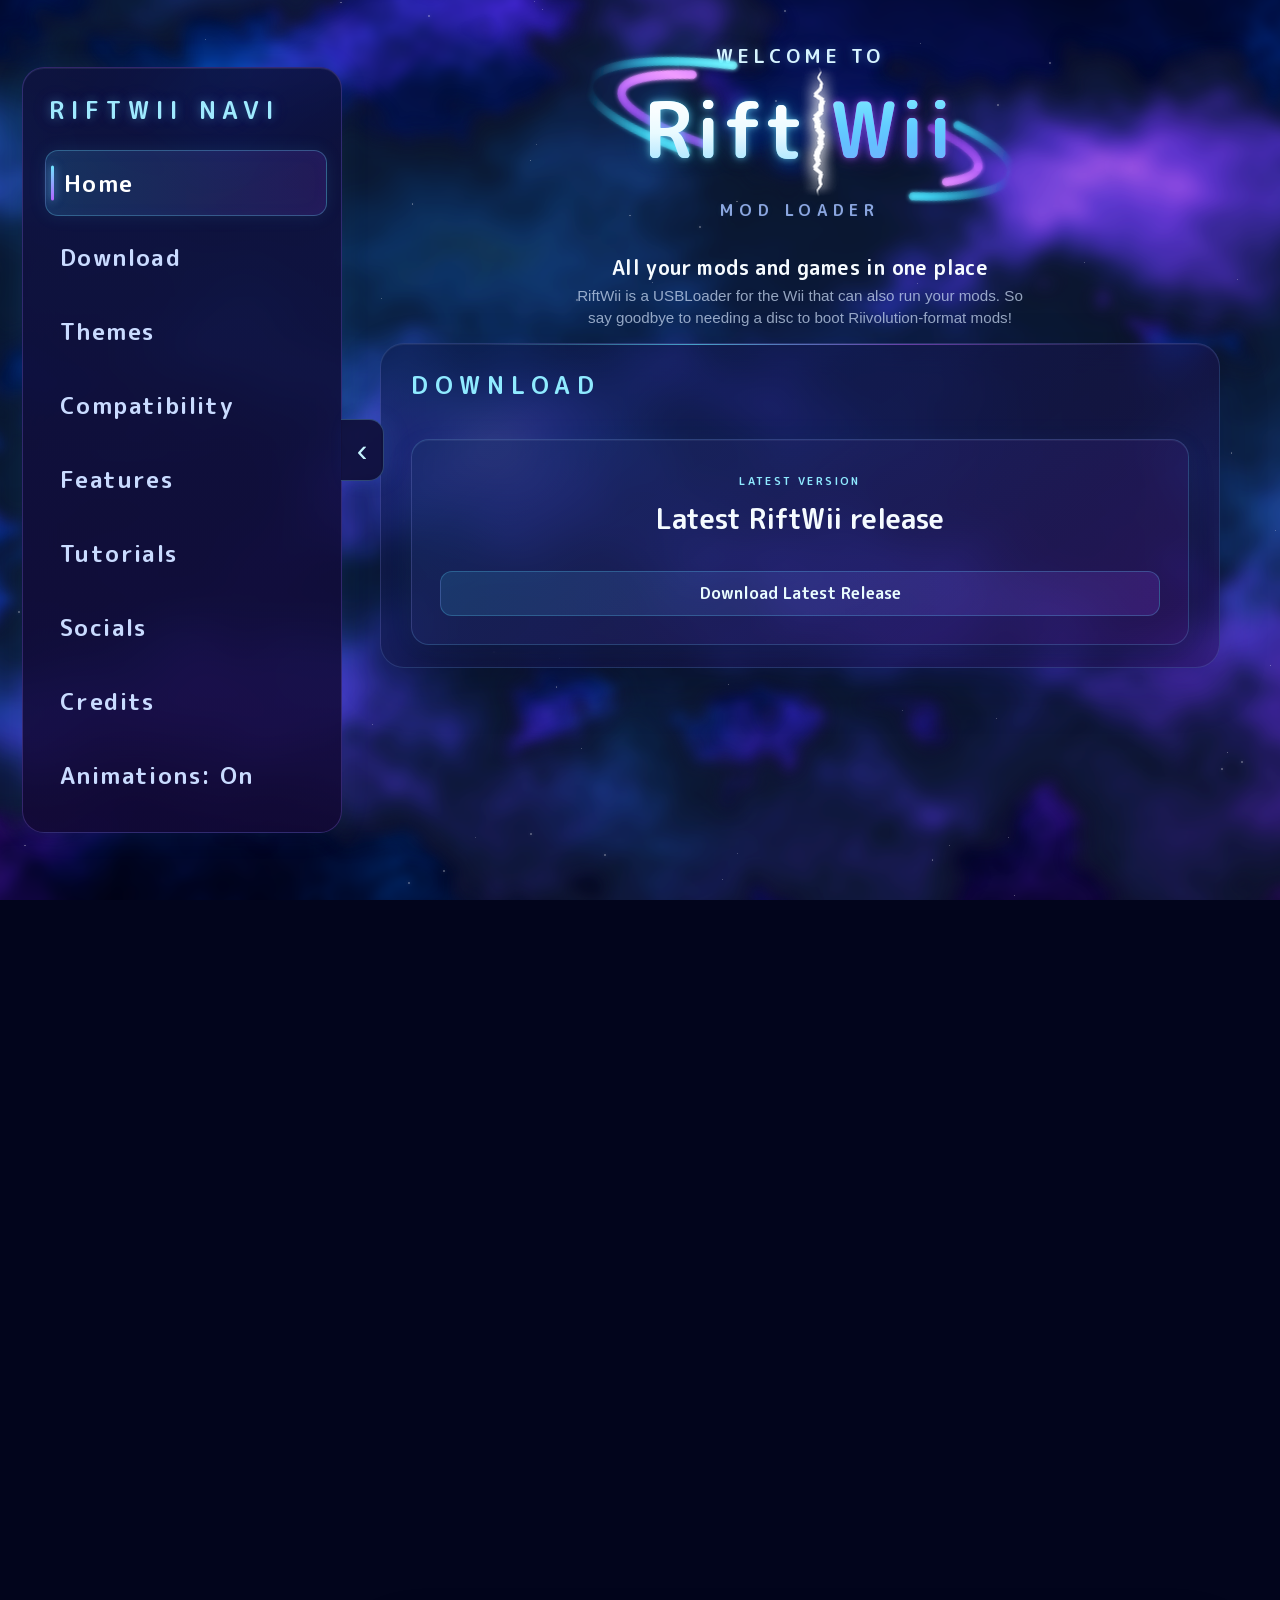
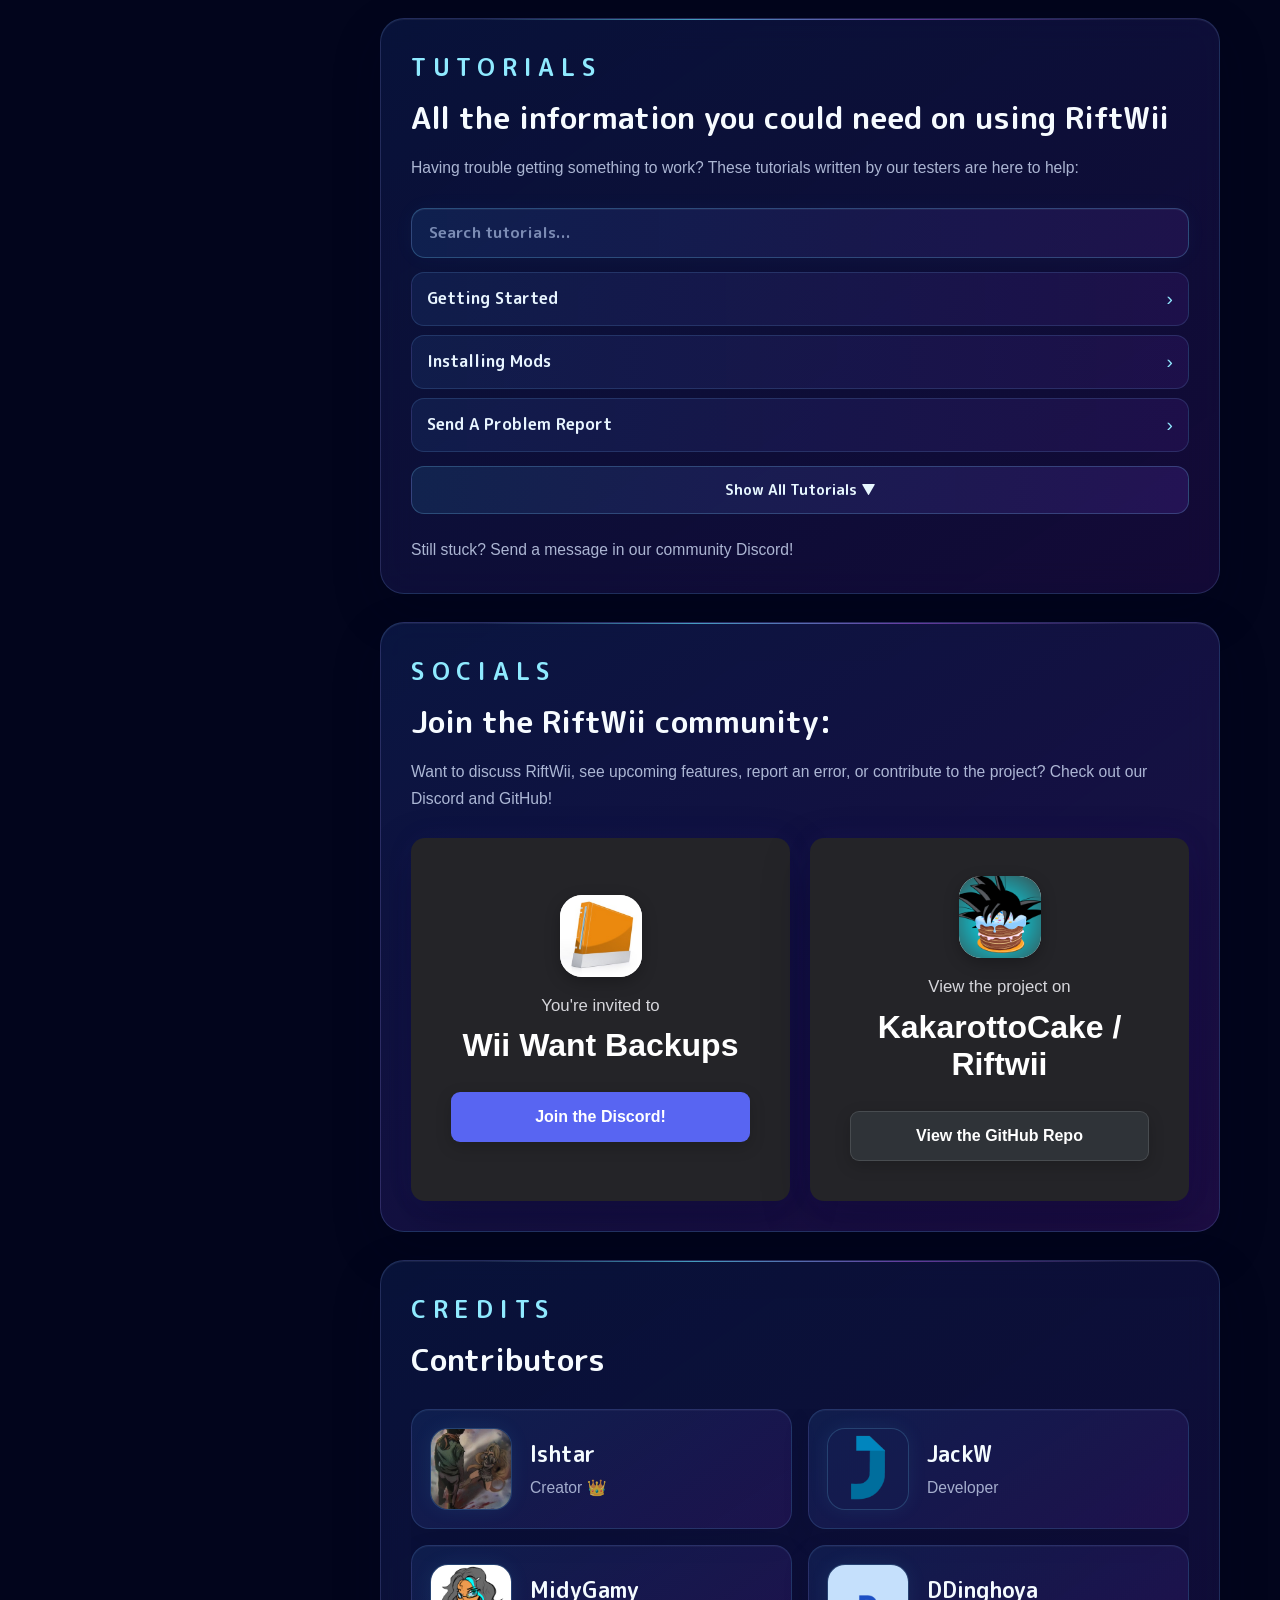
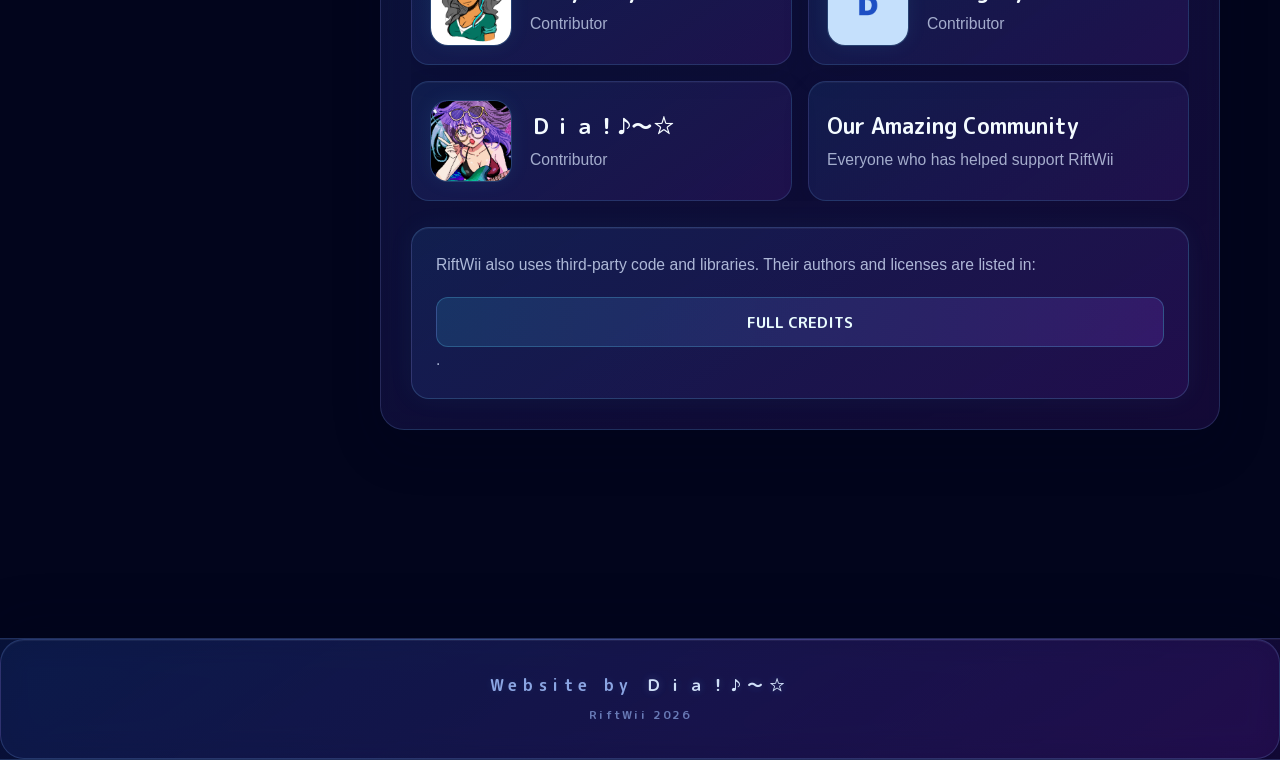
==== commit 5baed7f6: "Website: a Compatibility page, the list of how games run in RiftWii The page reads the reports from " ====
--- a/site/index.html
+++ b/site/index.html
@@ -7,7 +7,7 @@
     <meta name="viewport" content="width=device-width, initial-scale=1.0">
     <title>RiftWii</title>
     <link rel="stylesheet" href="css/lightbox.css?v=20261021-6">
-    <link rel="stylesheet" href="css/style.css?v=20261021-7">
+    <link rel="stylesheet" href="css/style.css?v=20261105-1">
 
     <meta property="og:title" content="RiftWii">
 
@@ -105,6 +105,7 @@
             <a class="active" data-section="home" href="#home">Home</a>
             <a data-section="download" href="#download">Download</a>
             <a href="themes.html">Themes</a>
+            <a href="compatibility.html">Compatibility</a>
             <a data-section="features" href="#features">Features</a>
             <a data-section="tutorials" href="#tutorials">Tutorials</a>
             <a data-section="socials" href="#socials">Socials</a>
@@ -478,6 +479,6 @@
     </div>
 </footer>
 
-    <script src="java/script.js?v=20261021-7"></script><script src="java/lightbox.js?v=20261021-6"></script>
+    <script src="java/script.js?v=20261105-1"></script><script src="java/lightbox.js?v=20261021-6"></script>
 </body>
 </html>
--- a/site/css/style.css
+++ b/site/css/style.css
@@ -4153,6 +4153,266 @@
     }
 }
 
+/* The Compatibility page (compatibility.html). It reuses the panels, the
+   navigation bar and the search box above; these rules are only what is
+   special to it: the title, the filters, the game rows and the status pills. */
+.compatibility-page .compatibility-top .content-shell {
+    padding-top: clamp(48px, 9vh, 96px);
+}
+
+.compatibility-page .content-box h1 {
+    margin: 0 0 14px;
+    font-size: clamp(1.9rem, 4.4vw, 3rem);
+    font-weight: normal;
+    line-height: 1.12;
+    color: #f6fbff;
+    text-shadow:
+        0 0 18px rgba(88, 221, 255, 0.3),
+        0 0 36px rgba(158, 80, 255, 0.22);
+}
+
+.compatibility-page .content-box h3 {
+    margin: 0 0 6px;
+    font-size: 1.15rem;
+    font-weight: normal;
+    color: #f6fbff;
+    overflow-wrap: anywhere;
+}
+
+.compatibility-page .content-box a {
+    color: #8feaff;
+}
+
+.compatibility-page .content-box a.download-button {
+    color: #eafdff;
+}
+
+.compatibility-page .content-box code {
+    font-family: ui-monospace, "SF Mono", Menlo, Consolas, monospace;
+    font-size: 0.86em;
+    color: #eafdff;
+    overflow-wrap: anywhere;
+    background: rgba(59, 211, 255, 0.12);
+    padding: 1px 6px;
+    border-radius: 6px;
+}
+
+.compatibility-page .tutorial-browser {
+    margin-top: 20px;
+}
+
+.compatibility-page .tutorial-search[hidden] {
+    display: none;
+}
+
+.compatibility-page .compat-filters {
+    display: flex;
+    flex-wrap: wrap;
+    gap: 12px;
+    margin-top: 12px;
+}
+
+.compatibility-page .compat-filter {
+    display: flex;
+    flex: 1 1 160px;
+    flex-direction: column;
+    gap: 6px;
+    min-width: 0;
+    max-width: 260px;
+}
+
+.compatibility-page .compat-filter label {
+    font-family: Arial, sans-serif;
+    font-size: 0.82rem;
+    color: rgba(190, 206, 245, 0.74);
+}
+
+.compatibility-page .compat-filter select {
+    width: 100%;
+    max-width: 100%;
+    padding: 9px 12px;
+    border: 1px solid rgba(126, 195, 255, 0.3);
+    border-radius: 12px;
+    background: rgba(4, 8, 40, 0.55);
+    color: #eafdff;
+    font-family: Arial, sans-serif;
+    font-size: 0.92rem;
+}
+
+.compatibility-page .compat-grid {
+    display: grid;
+    gap: 14px;
+    margin-top: 16px;
+    grid-template-columns: 1fr;
+}
+
+.compatibility-page .compat-card {
+    min-width: 0;
+    padding: 14px 16px 16px;
+    border: 1px solid rgba(126, 195, 255, 0.2);
+    border-radius: 18px;
+    background:
+        linear-gradient(
+            145deg,
+            rgba(25, 57, 118, 0.34),
+            rgba(73, 31, 132, 0.28)
+        );
+    box-shadow:
+        0 10px 28px rgba(0, 0, 30, 0.18),
+        inset 0 1px 0 rgba(255, 255, 255, 0.04);
+    transition:
+        border-color 0.25s ease,
+        transform 0.25s ease;
+}
+
+.compatibility-page .compat-card:hover {
+    border-color: rgba(126, 229, 255, 0.55);
+    transform: translateY(-3px);
+}
+
+.compatibility-page .compat-card h3 {
+    margin: 0;
+}
+
+.compatibility-page .compat-id {
+    margin: 4px 0 0;
+    font-family: ui-monospace, "SF Mono", Menlo, Consolas, monospace;
+    font-size: 0.85rem;
+    color: rgba(190, 206, 245, 0.74);
+    overflow-wrap: anywhere;
+}
+
+.compatibility-page .compat-meta {
+    display: flex;
+    flex-wrap: wrap;
+    align-items: center;
+    gap: 6px;
+    margin-top: 10px;
+}
+
+.compatibility-page .compat-type {
+    padding: 2px 10px;
+    border: 1px solid rgba(135, 181, 255, 0.3);
+    border-radius: 999px;
+    background: rgba(4, 8, 40, 0.4);
+    color: #d6e6ff;
+    font-family: Arial, sans-serif;
+    font-size: 0.78rem;
+}
+
+.compatibility-page .compat-pill {
+    padding: 2px 10px;
+    border: 1px solid rgba(98, 217, 255, 0.25);
+    border-radius: 999px;
+    background: rgba(59, 211, 255, 0.14);
+    color: #d6f6ff;
+    font-family: Arial, sans-serif;
+    font-size: 0.78rem;
+}
+
+.compatibility-page .compat-pill-perfect {
+    border-color: rgba(86, 211, 100, 0.55);
+    background: rgba(46, 160, 67, 0.24);
+    color: #c9f5d3;
+}
+
+.compatibility-page .compat-pill-playable {
+    border-color: rgba(98, 217, 255, 0.5);
+    background: rgba(59, 211, 255, 0.16);
+    color: #d6f6ff;
+}
+
+.compatibility-page .compat-pill-problems {
+    border-color: rgba(230, 184, 64, 0.55);
+    background: rgba(210, 153, 34, 0.22);
+    color: #ffe3a3;
+}
+
+.compatibility-page .compat-pill-wont-start {
+    border-color: rgba(255, 123, 114, 0.55);
+    background: rgba(218, 54, 51, 0.22);
+    color: #ffd7d2;
+}
+
+.compatibility-page .compat-dolphin-only {
+    color: rgba(190, 206, 245, 0.74);
+    font-family: Arial, sans-serif;
+    font-size: 0.78rem;
+}
+
+.compatibility-page .compat-reports,
+.compatibility-page .compat-version {
+    margin: 8px 0 0;
+    color: rgba(190, 206, 245, 0.9);
+    font-family: Arial, sans-serif;
+    font-size: 0.9rem;
+    overflow-wrap: anywhere;
+}
+
+.compatibility-page .compat-details {
+    margin-top: 10px;
+    color: rgba(190, 206, 245, 0.9);
+    font-family: Arial, sans-serif;
+    font-size: 0.88rem;
+}
+
+.compatibility-page .compat-details summary {
+    cursor: pointer;
+    color: #8feaff;
+}
+
+.compatibility-page .compat-report-list {
+    margin: 8px 0 0;
+    padding-left: 20px;
+}
+
+.compatibility-page .compat-report-list li {
+    margin: 4px 0;
+    overflow-wrap: anywhere;
+}
+
+.compatibility-page .compat-empty {
+    padding: 22px;
+    border: 1px solid rgba(135, 181, 255, 0.2);
+    border-radius: 18px;
+    background: rgba(4, 8, 40, 0.35);
+    text-align: center;
+}
+
+.compatibility-page .content-box .compat-status {
+    color: rgba(190, 206, 245, 0.74);
+}
+
+.compatibility-page .compat-note {
+    margin-top: 22px;
+    font-size: 0.9rem;
+}
+
+@media (max-width: 900px) {
+    .compatibility-page .compatibility-top .content-shell {
+        padding-top: 14px;
+    }
+
+    .compatibility-page .compat-card {
+        padding: 14px;
+    }
+
+    .compatibility-page .compat-filter {
+        flex: 1 1 100%;
+        max-width: none;
+    }
+}
+
+@media (prefers-reduced-motion: reduce) {
+    .compatibility-page .compat-card {
+        transition: none;
+    }
+
+    .compatibility-page .compat-card:hover {
+        transform: none;
+    }
+}
+
 /* ------------------------------------------------------------------
    Phone hero and first screen (900px and below)
 
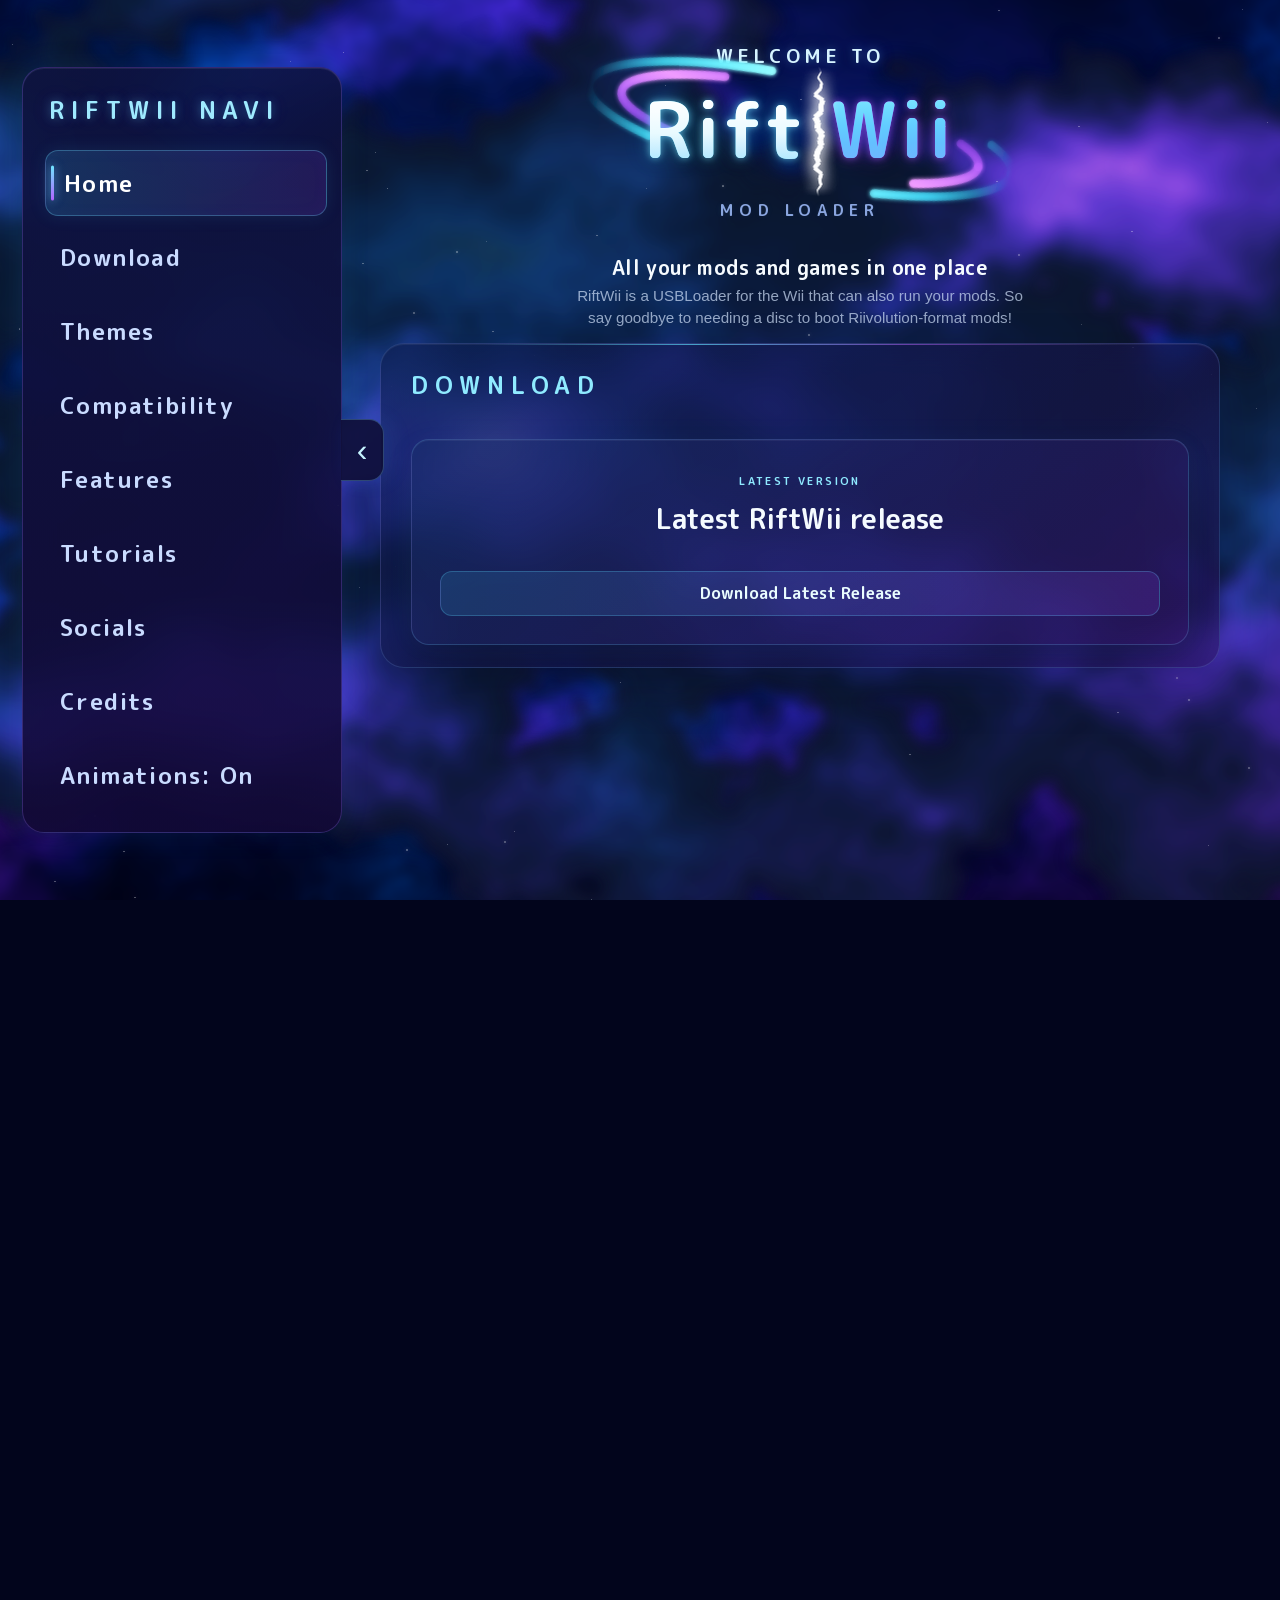
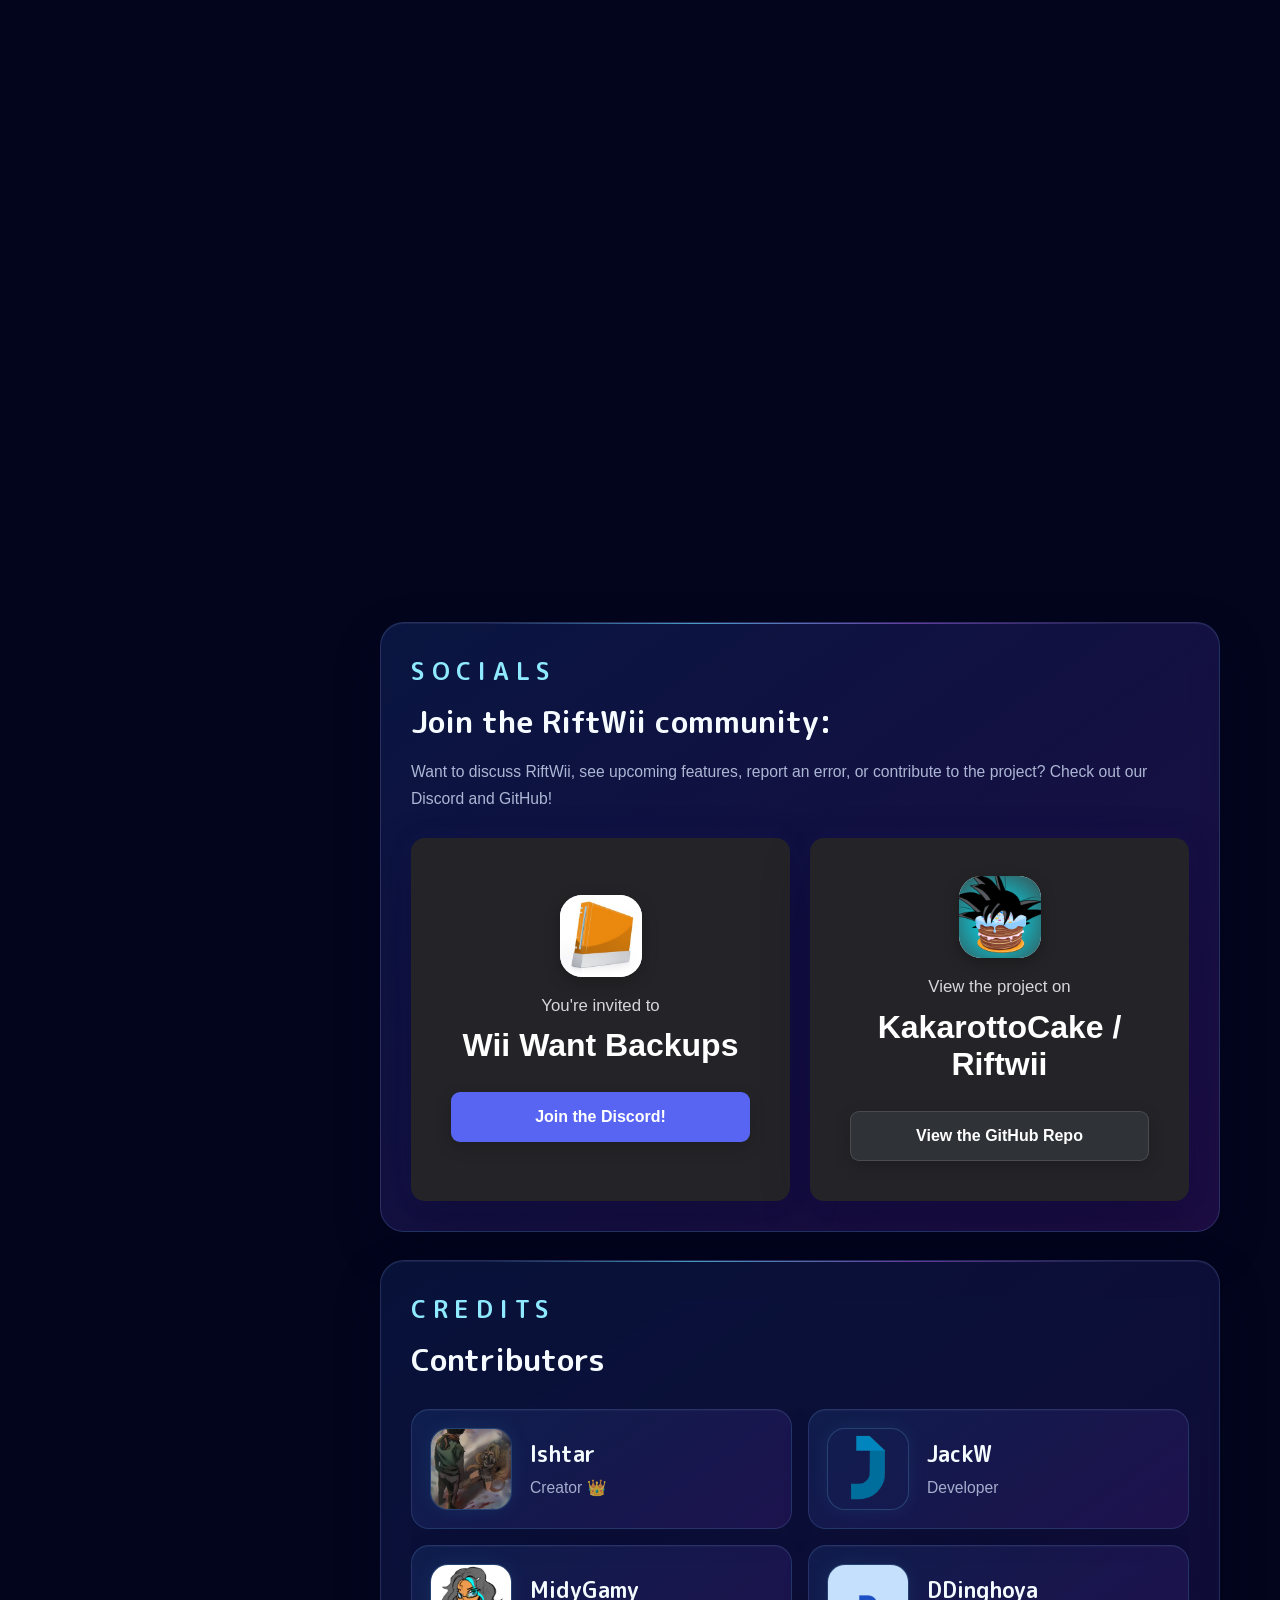
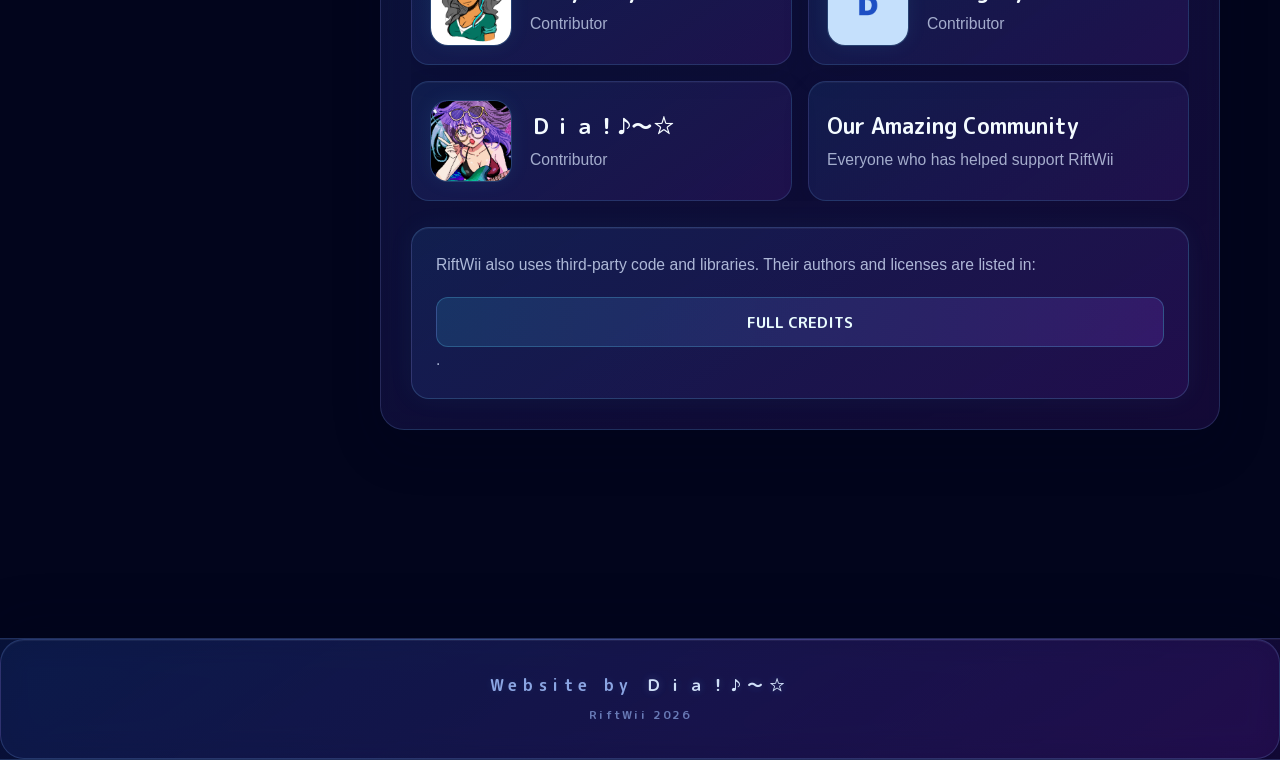
==== commit 8de40379: "Compatibility: a shared search link keeps its search Opening compatibility.html#q=Mario or #list?q=M" ====
--- a/site/index.html
+++ b/site/index.html
@@ -479,6 +479,6 @@
     </div>
 </footer>
 
-    <script src="java/script.js?v=20261105-1"></script><script src="java/lightbox.js?v=20261021-6"></script>
+    <script src="java/script.js?v=20261105-2"></script><script src="java/lightbox.js?v=20261021-6"></script>
 </body>
 </html>
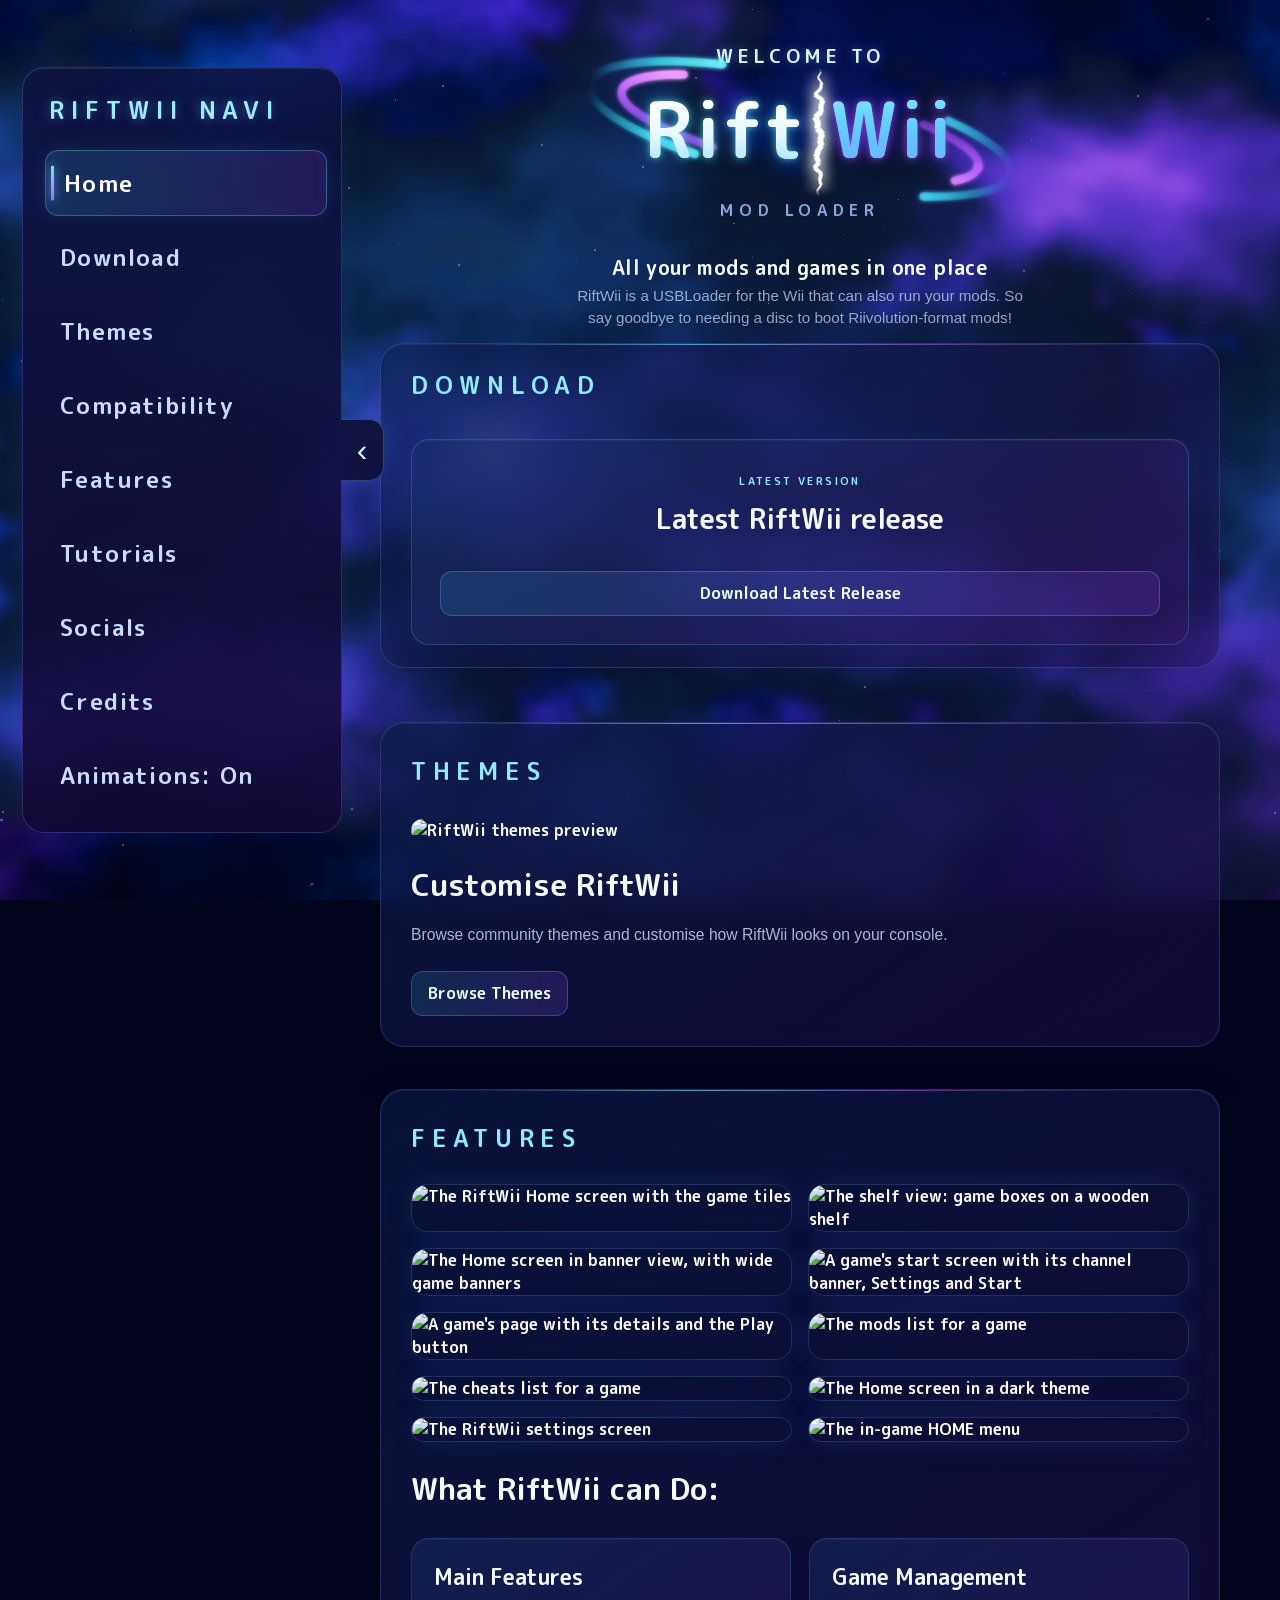
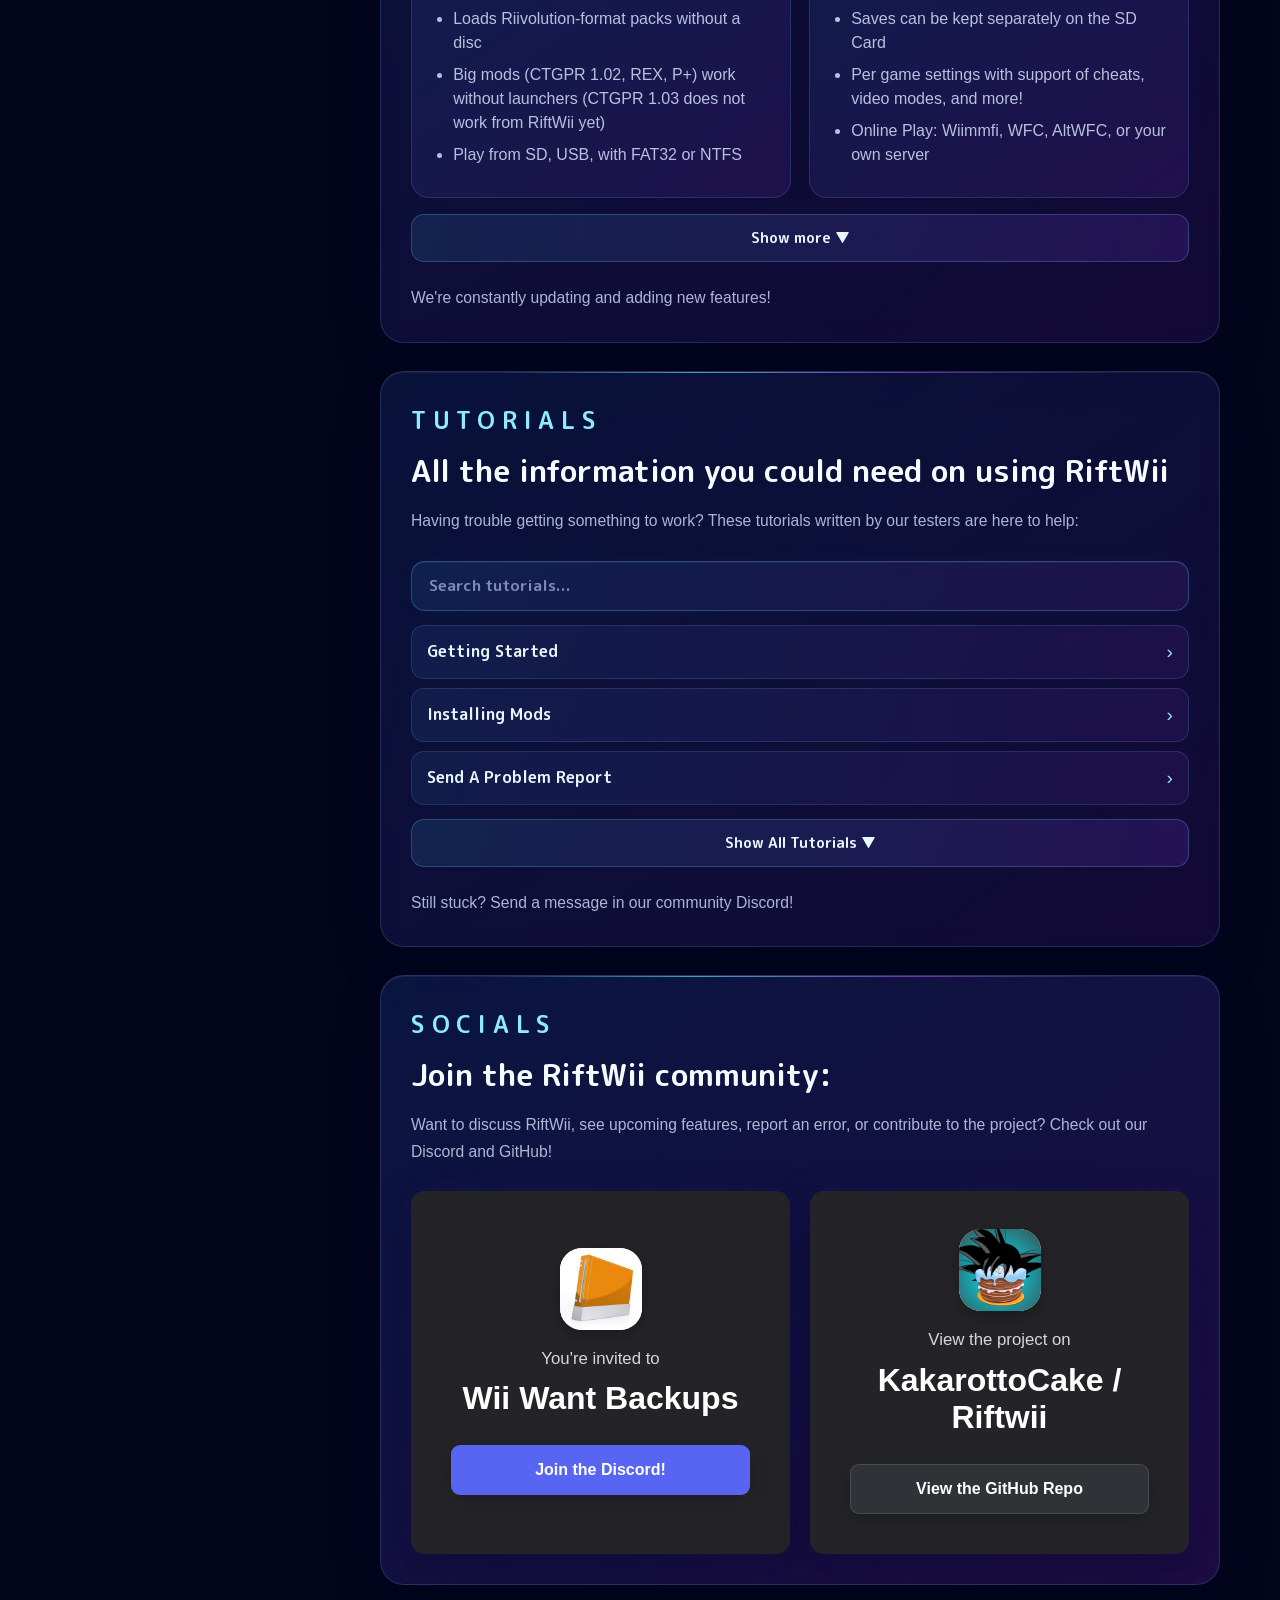
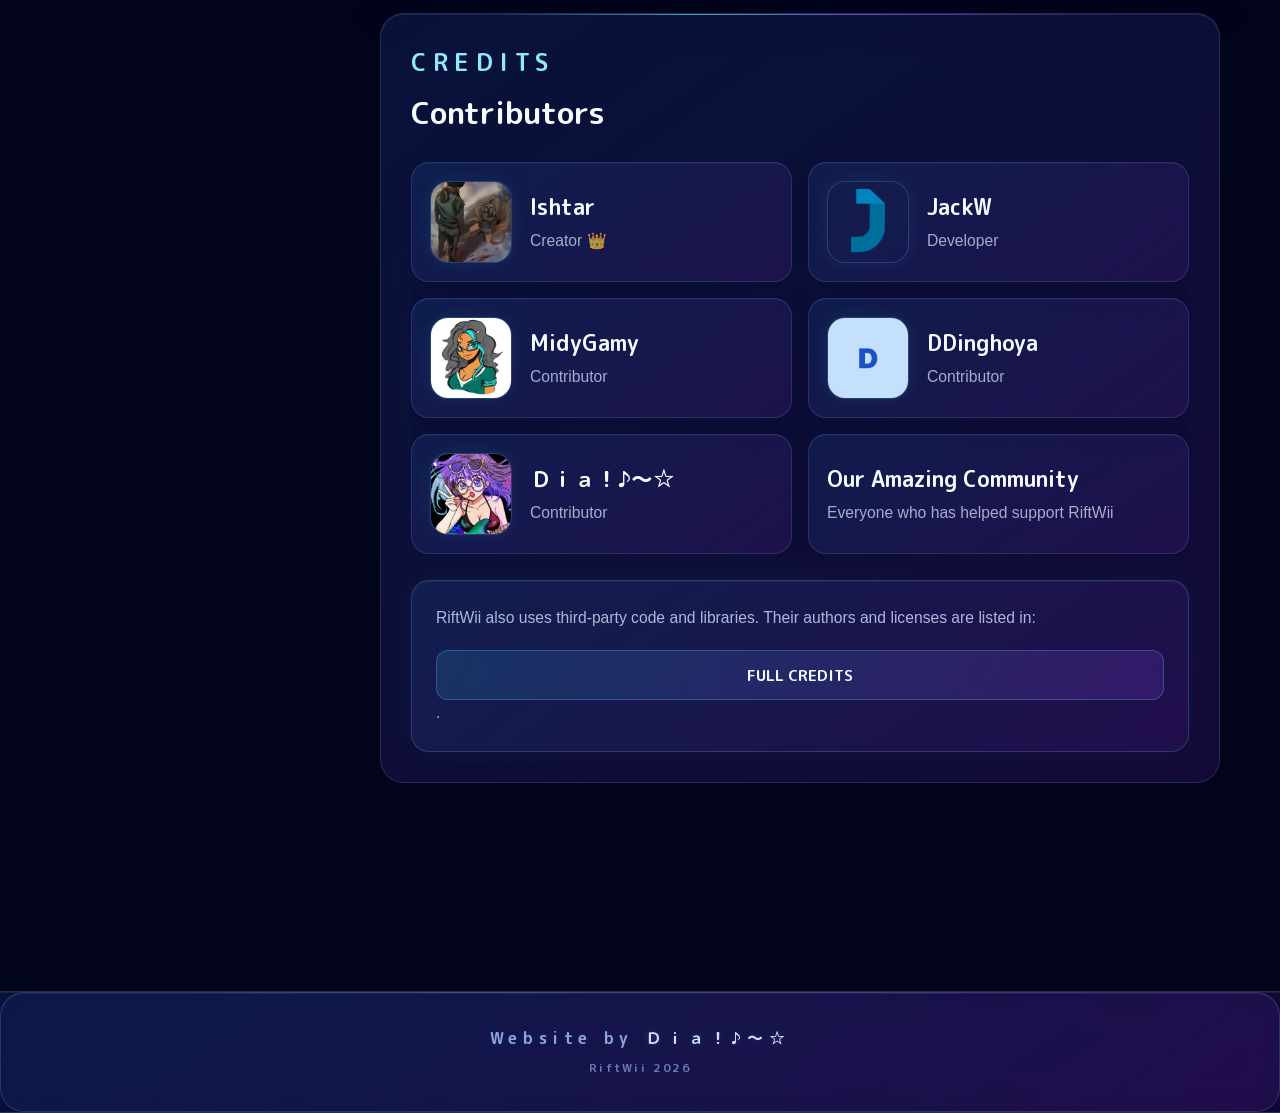
==== commit 12e92e20: "Merge main (the Compatibility page, #14) into the homepage fixes: the nav keeps the new Themes secti" ====
--- a/site/index.html
+++ b/site/index.html
@@ -7,7 +7,7 @@
     <meta name="viewport" content="width=device-width, initial-scale=1.0">
     <title>RiftWii</title>
     <link rel="stylesheet" href="css/lightbox.css?v=20261021-6">
-    <link rel="stylesheet" href="css/style.css?v=20261105-1">
+    <link rel="stylesheet" href="css/style.css?v=20261105-2">
 
     <meta property="og:title" content="RiftWii">
 
@@ -104,7 +104,7 @@
         <nav class="tbar-links" id="navPanel" aria-label="Sections">
             <a class="active" data-section="home" href="#home">Home</a>
             <a data-section="download" href="#download">Download</a>
-            <a href="themes.html">Themes</a>
+            <a data-section="themes" href="#themes">Themes</a>
             <a href="compatibility.html">Compatibility</a>
             <a data-section="features" href="#features">Features</a>
             <a data-section="tutorials" href="#tutorials">Tutorials</a>
@@ -167,6 +167,29 @@
 
 
                     </div>
+                </article>
+            </div>
+        </section>
+
+        <section class="page-section" id="themes">
+            <div class="content-shell">
+                <article class="content-box section-box reveal-box">
+                    <span class="box-kicker">THEMES</span>
+<img
+    class="themes-image"
+    src="https://raw.githubusercontent.com/KakarottoCake/Riftwii/v2610-708/docs/screenshots/2610-indigo-settings.png"
+    alt="RiftWii themes preview"
+>
+                    <h2>Customise RiftWii</h2>
+                    <p>
+                        Browse community themes and customise how RiftWii looks on your console.
+                    </p>
+                    <a
+                        class="download-button"
+                        href="themes.html"
+                    >
+                        Browse Themes
+                    </a>
                 </article>
             </div>
         </section>
@@ -479,6 +502,6 @@
     </div>
 </footer>
 
-    <script src="java/script.js?v=20261105-2"></script><script src="java/lightbox.js?v=20261021-6"></script>
+    <script src="java/script.js?v=20261105-3"></script><script src="java/lightbox.js?v=20261021-6"></script>
 </body>
 </html>
--- a/site/css/style.css
+++ b/site/css/style.css
@@ -4647,3 +4647,14 @@
         border-radius: clamp(9px, 1.8vh, 13px) !important;
     }
 }
+
+
+.themes-image {
+    display: block;
+    width: 100%;
+    height: auto;
+    max-width: none;
+    margin: 20px 0;
+    object-fit: contain;
+    border-radius: 14px;
+}
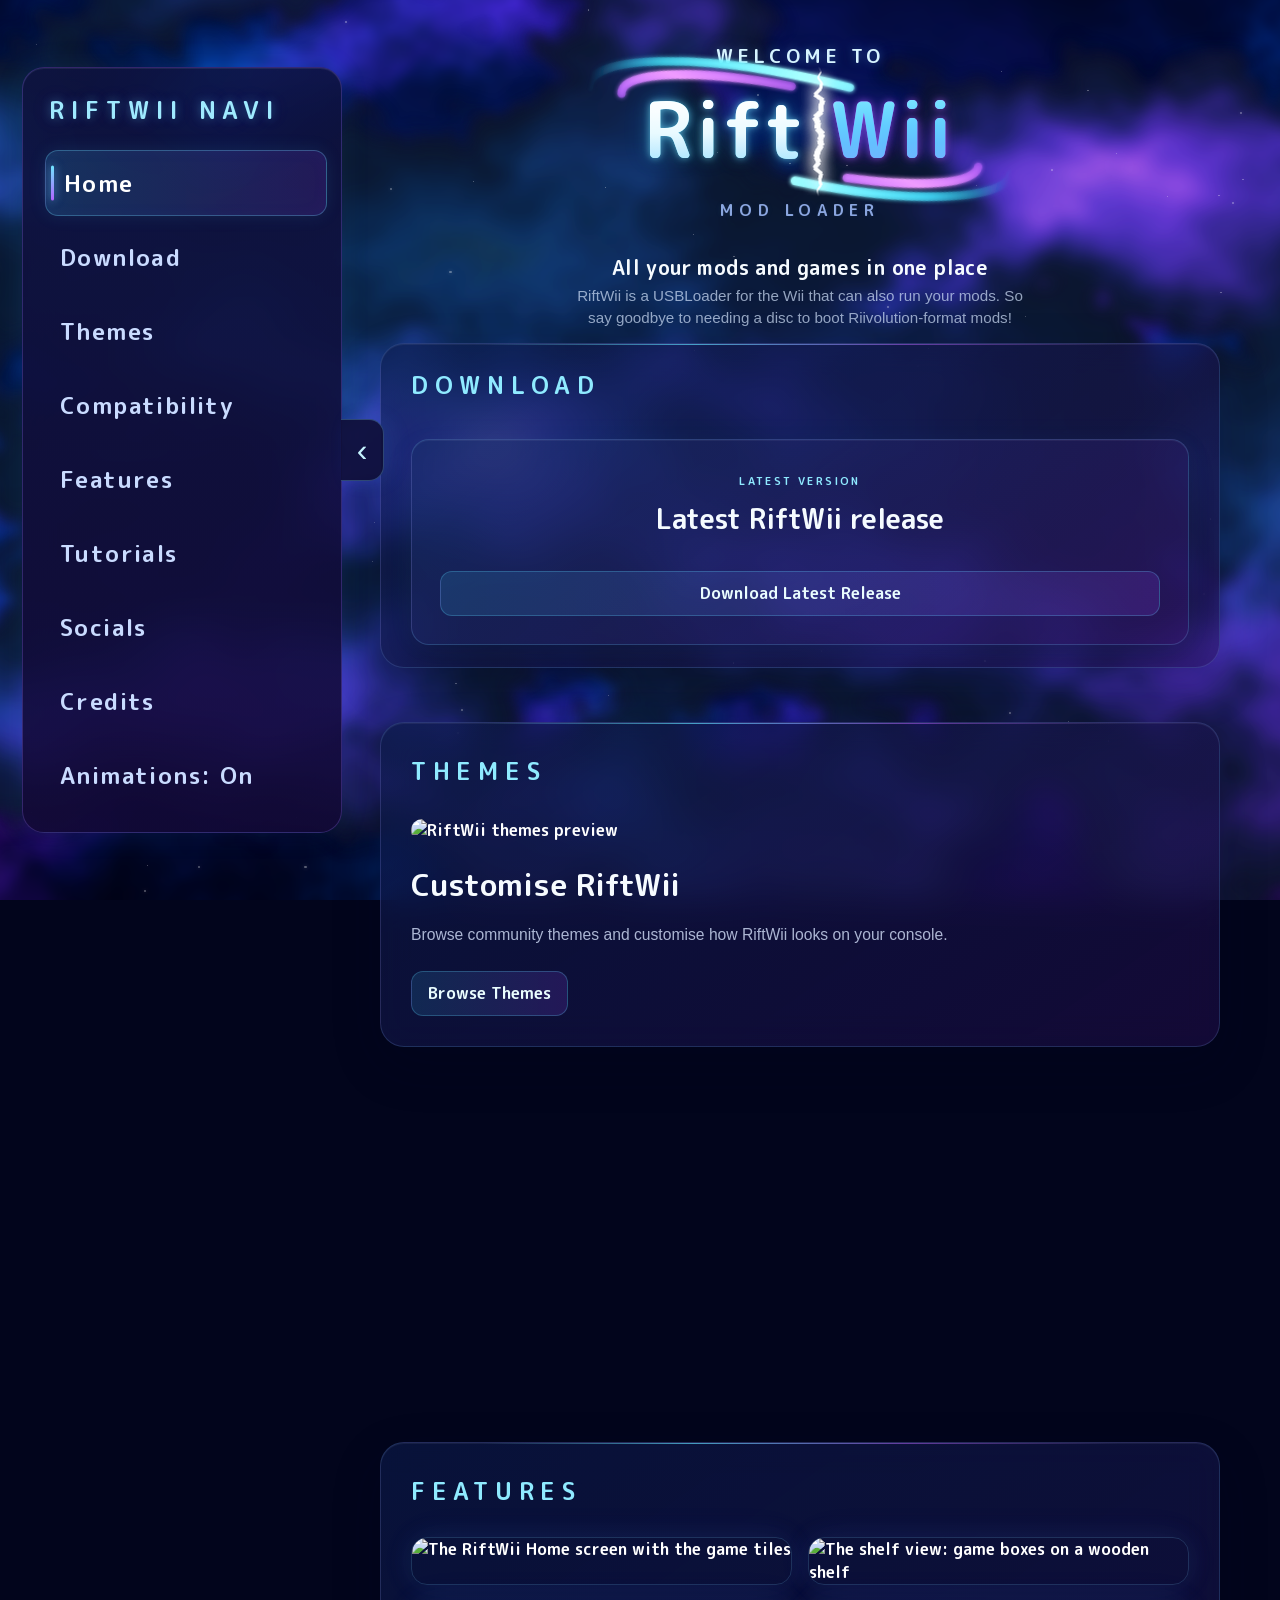
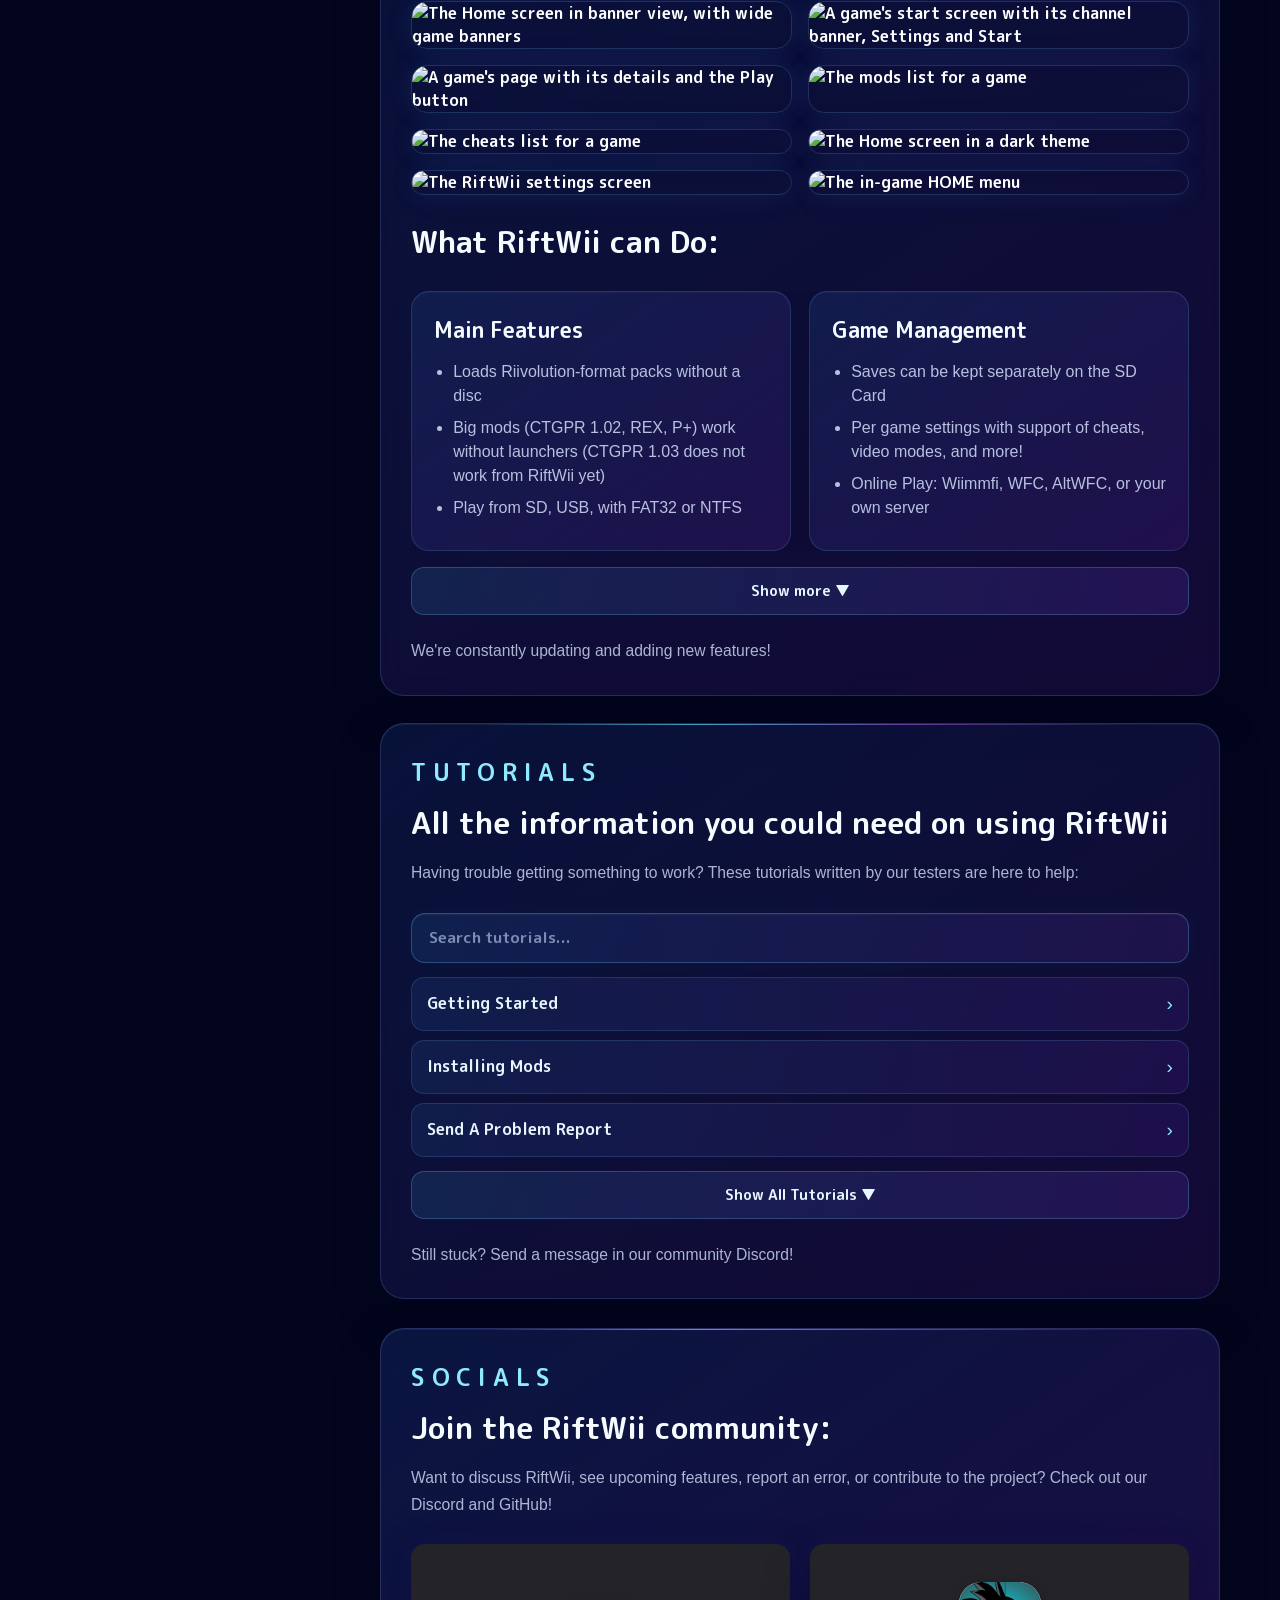
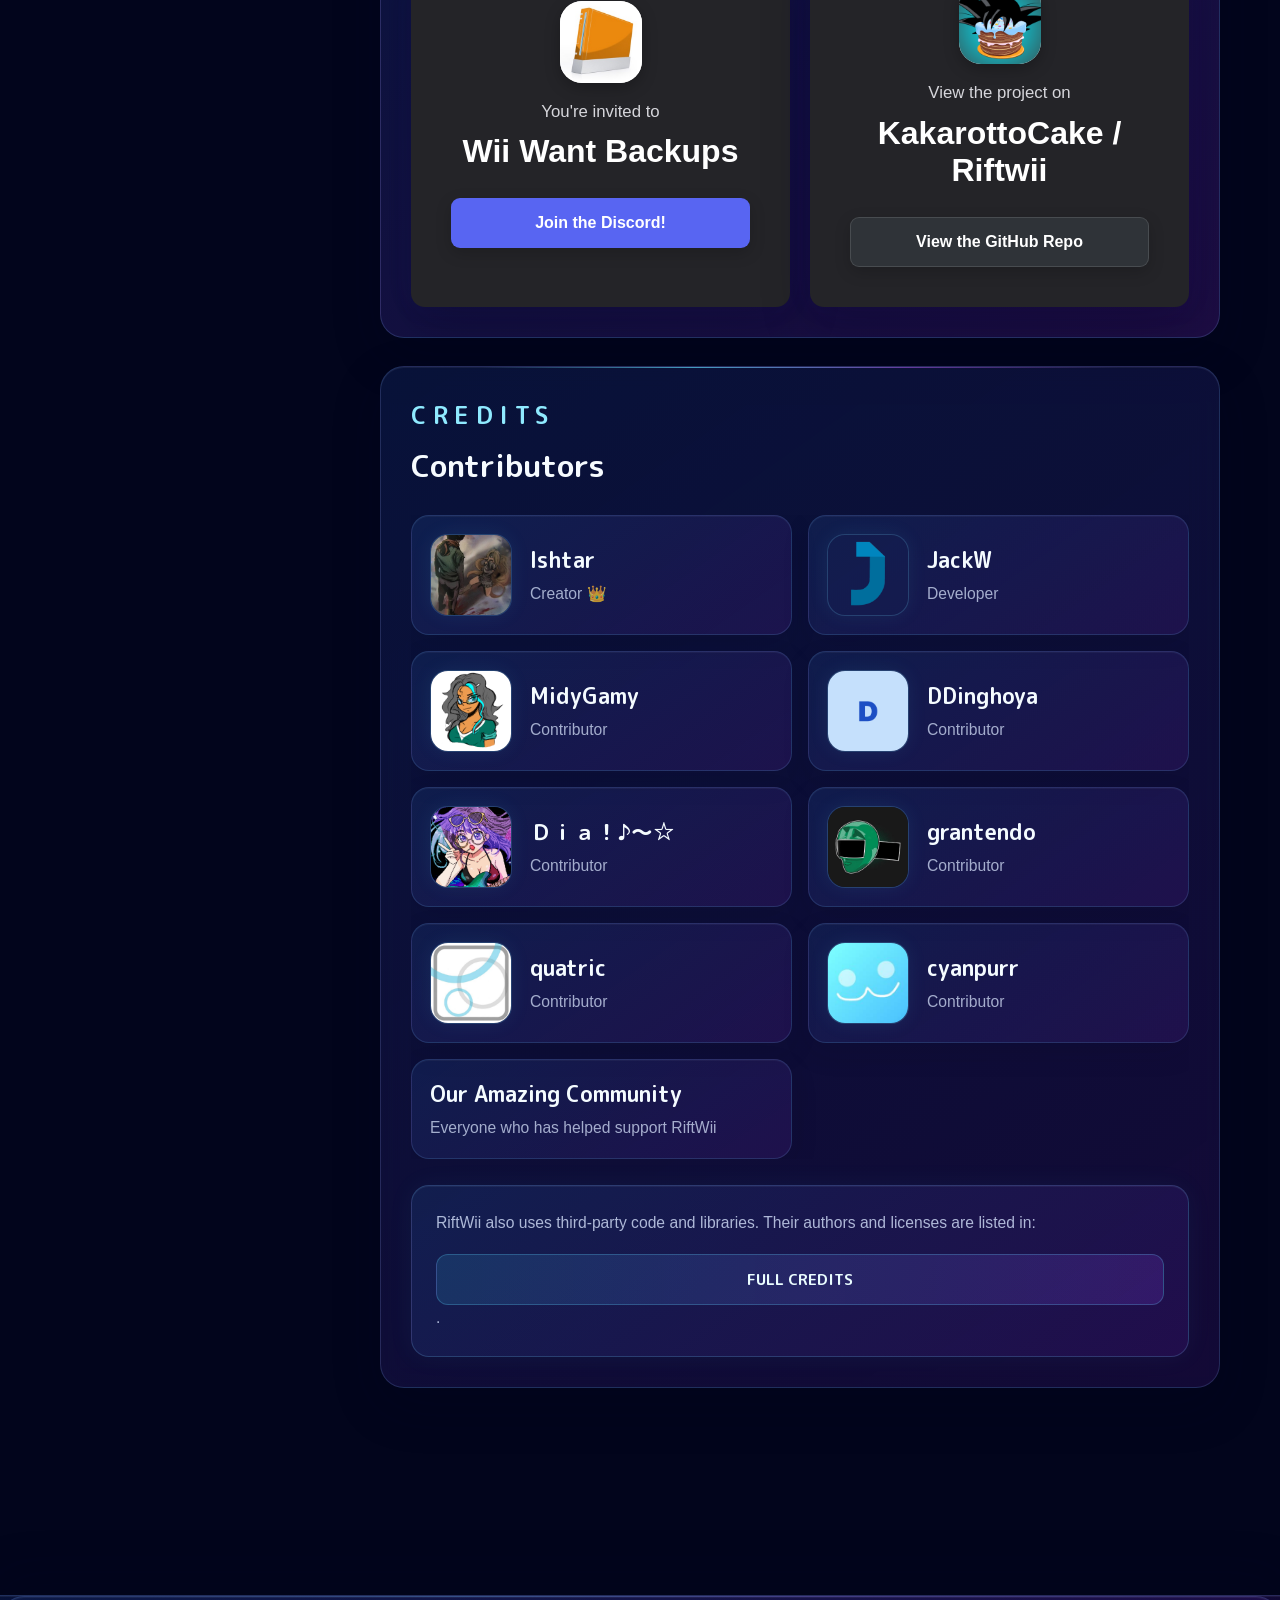
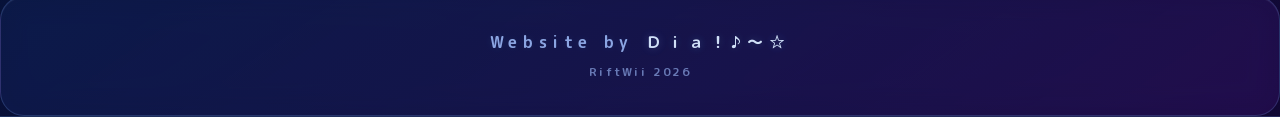
==== commit 7f227d18: "Homepage: a Compatibility section like the Themes one, so the side nav highlights Compatibility whil" ====
--- a/site/index.html
+++ b/site/index.html
@@ -7,7 +7,7 @@
     <meta name="viewport" content="width=device-width, initial-scale=1.0">
     <title>RiftWii</title>
     <link rel="stylesheet" href="css/lightbox.css?v=20261021-6">
-    <link rel="stylesheet" href="css/style.css?v=20261105-2">
+    <link rel="stylesheet" href="css/style.css?v=20261105-3">
 
     <meta property="og:title" content="RiftWii">
 
@@ -105,7 +105,7 @@
             <a class="active" data-section="home" href="#home">Home</a>
             <a data-section="download" href="#download">Download</a>
             <a data-section="themes" href="#themes">Themes</a>
-            <a href="compatibility.html">Compatibility</a>
+            <a data-section="compatibility" href="#compatibility">Compatibility</a>
             <a data-section="features" href="#features">Features</a>
             <a data-section="tutorials" href="#tutorials">Tutorials</a>
             <a data-section="socials" href="#socials">Socials</a>
@@ -189,6 +189,29 @@
                         href="themes.html"
                     >
                         Browse Themes
+                    </a>
+                </article>
+            </div>
+        </section>
+
+        <section class="page-section" id="compatibility">
+            <div class="content-shell">
+                <article class="content-box section-box reveal-box">
+                    <span class="box-kicker">COMPATIBILITY</span>
+                    <img
+                        class="compat-image"
+                        src="https://raw.githubusercontent.com/KakarottoCake/Riftwii/v2610-708/docs/screenshots/2610-325-game-page.png"
+                        alt="A game's page in RiftWii"
+                    >
+                    <h2>How well does it run?</h2>
+                    <p>
+                        See how games run on RiftWii, as reported by players on real consoles, and report your own.
+                    </p>
+                    <a
+                        class="download-button"
+                        href="compatibility.html"
+                    >
+                        Browse the List
                     </a>
                 </article>
             </div>
@@ -502,6 +525,6 @@
     </div>
 </footer>
 
-    <script src="java/script.js?v=20261105-3"></script><script src="java/lightbox.js?v=20261021-6"></script>
+    <script src="java/script.js?v=20261105-4"></script><script src="java/lightbox.js?v=20261021-6"></script>
 </body>
 </html>
--- a/site/css/style.css
+++ b/site/css/style.css
@@ -4649,7 +4649,8 @@
 }
 
 
-.themes-image {
+.themes-image,
+.compat-image {
     display: block;
     width: 100%;
     height: auto;
@@ -4657,4 +4658,4 @@
     margin: 20px 0;
     object-fit: contain;
     border-radius: 14px;
-}+}
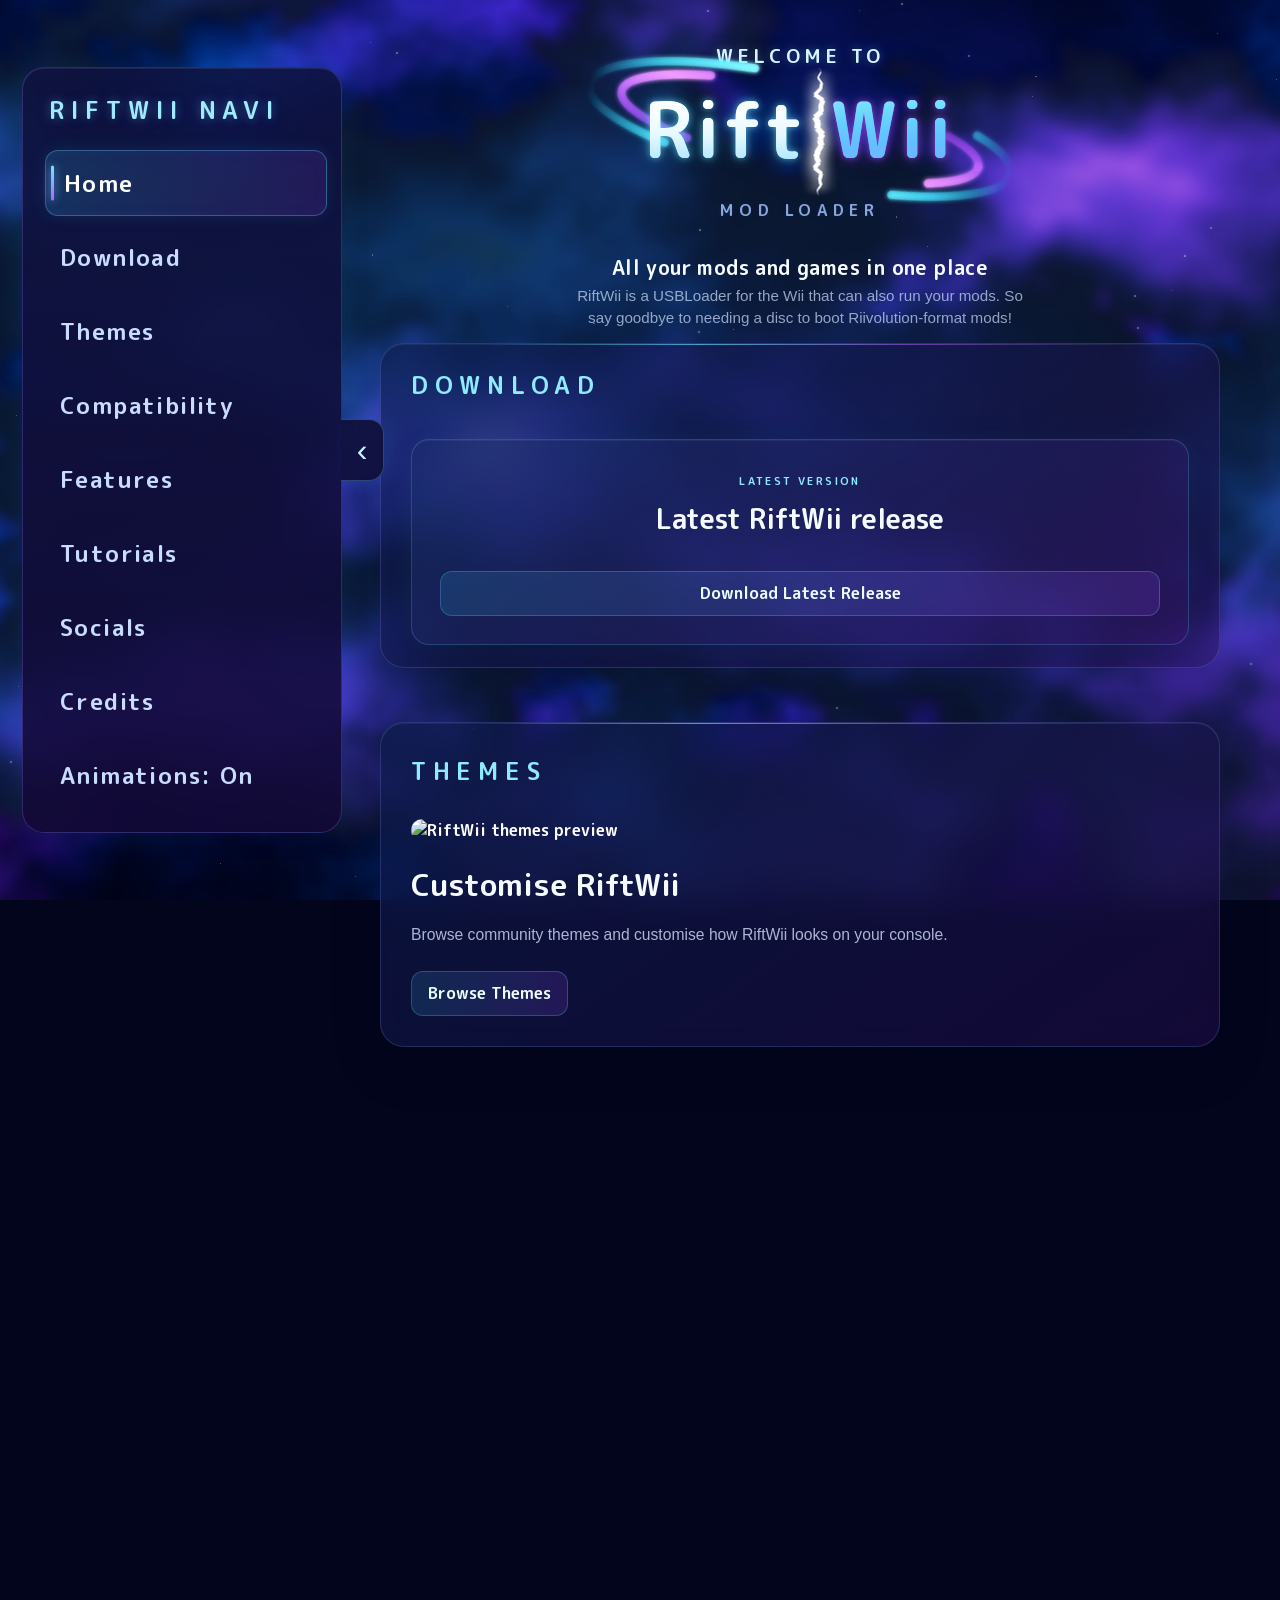
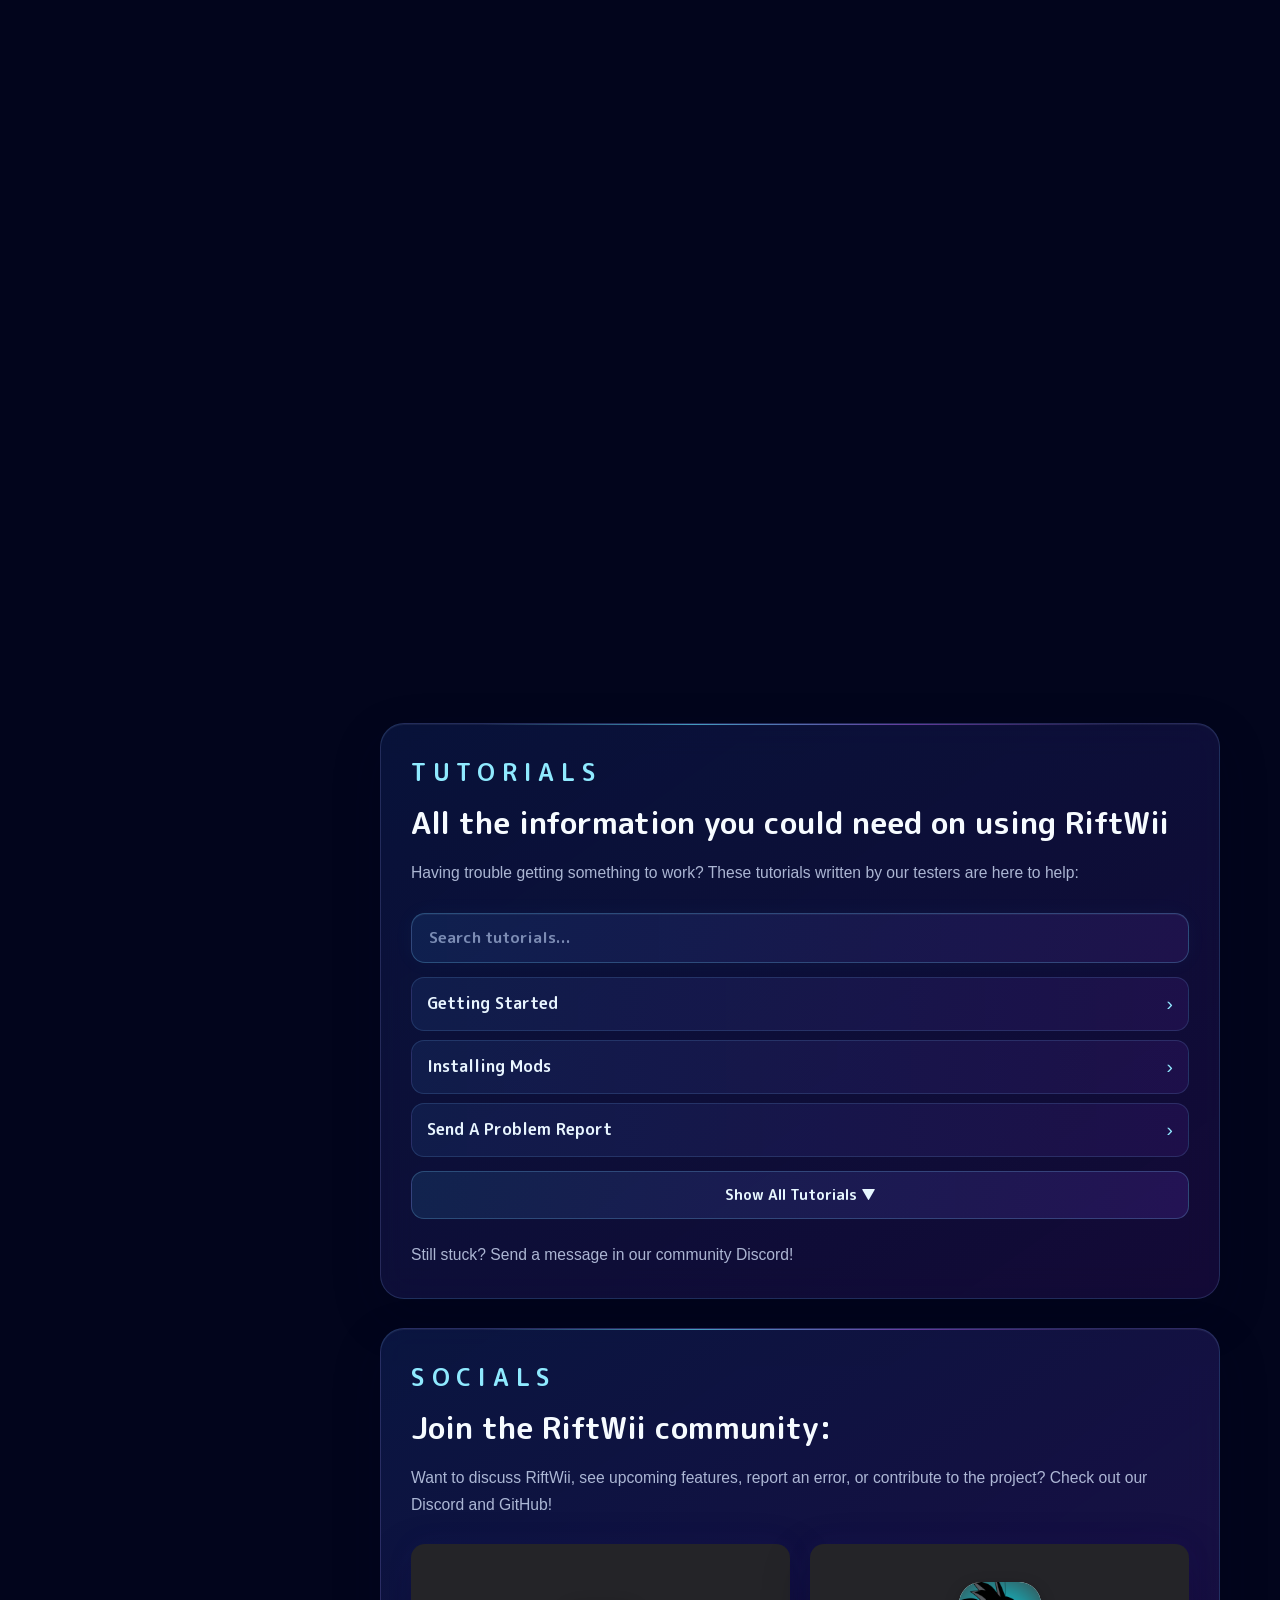
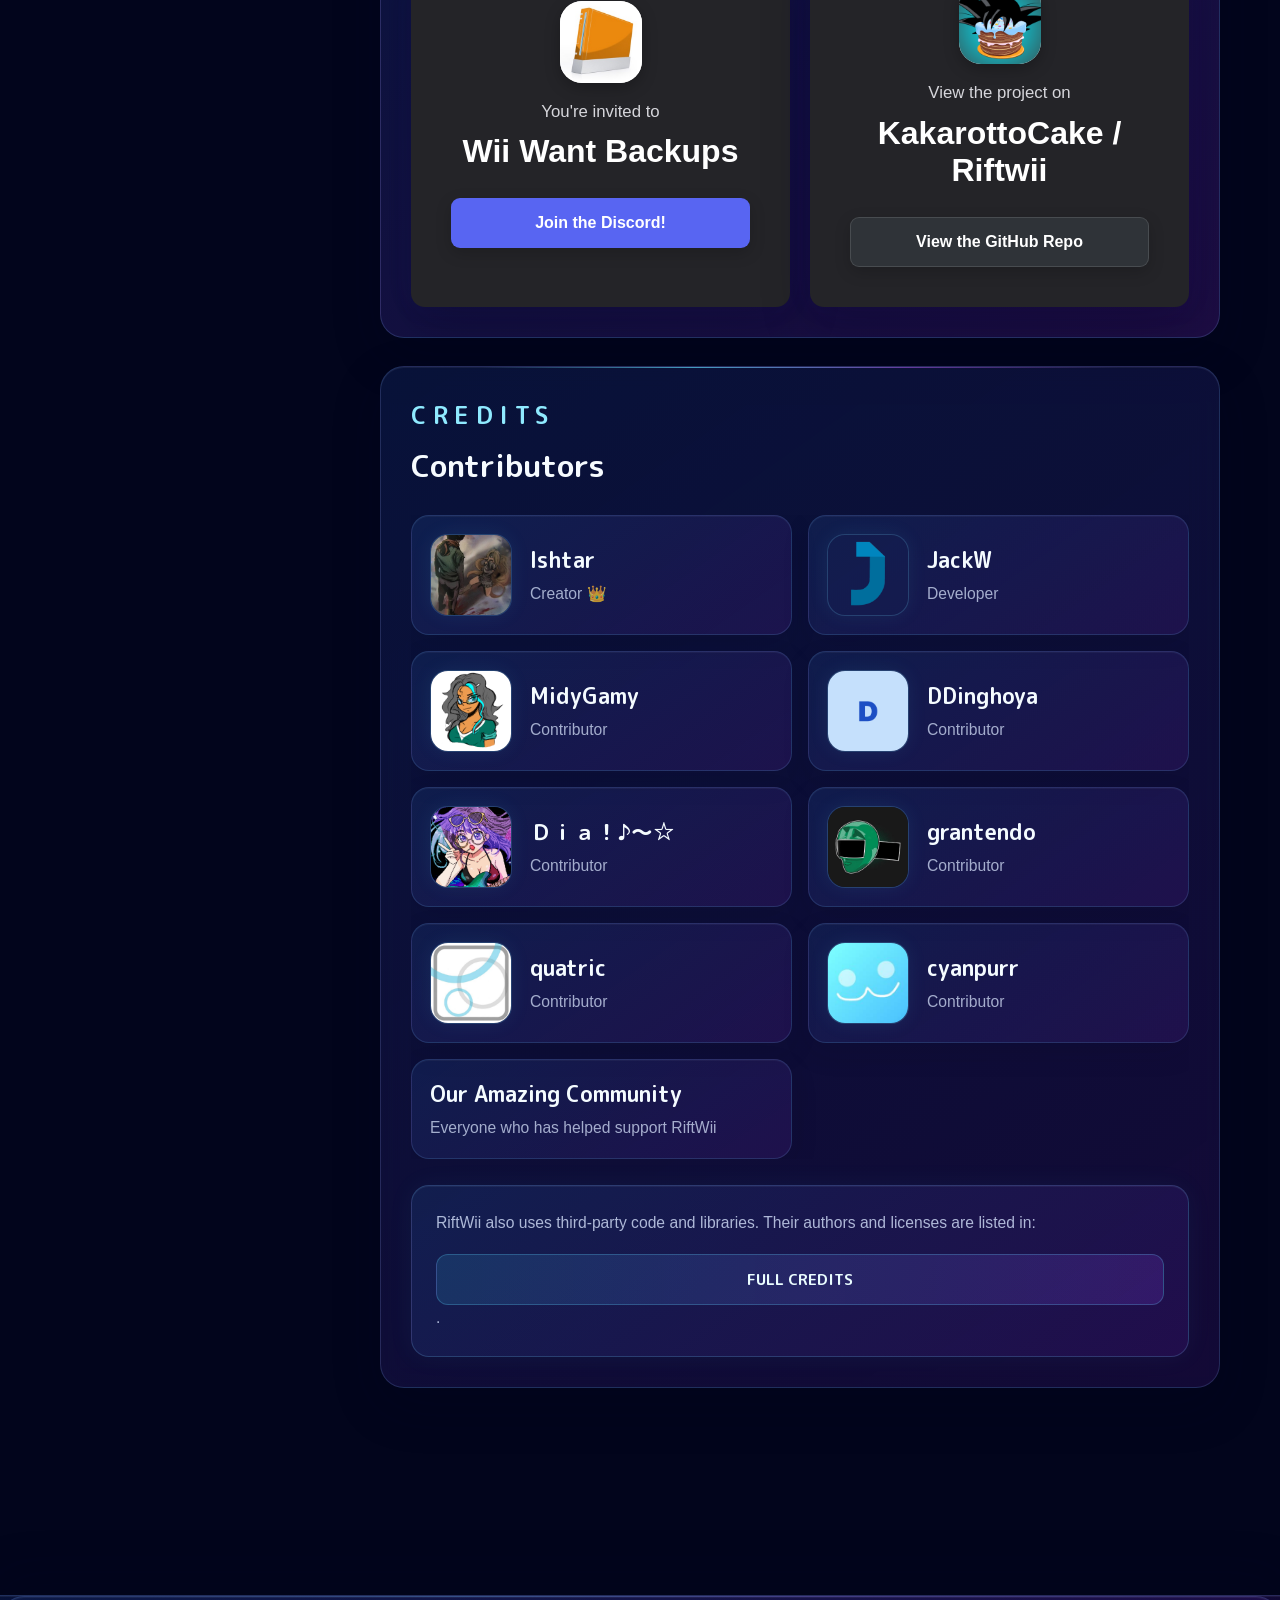
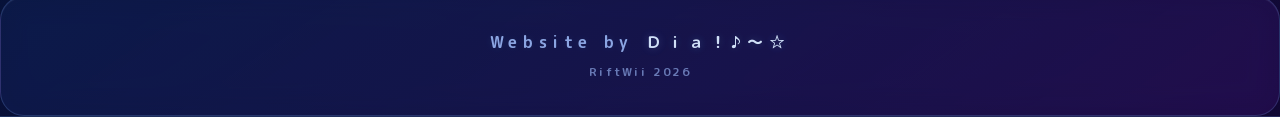
==== commit faab5b79: "Website: the Compatibility and Themes lists load again on riftwii.com. Both fetched their data from " ====
--- a/site/index.html
+++ b/site/index.html
@@ -525,6 +525,6 @@
     </div>
 </footer>
 
-    <script src="java/script.js?v=20261105-4"></script><script src="java/lightbox.js?v=20261021-6"></script>
+    <script src="java/script.js?v=20261114-1"></script><script src="java/lightbox.js?v=20261021-6"></script>
 </body>
 </html>
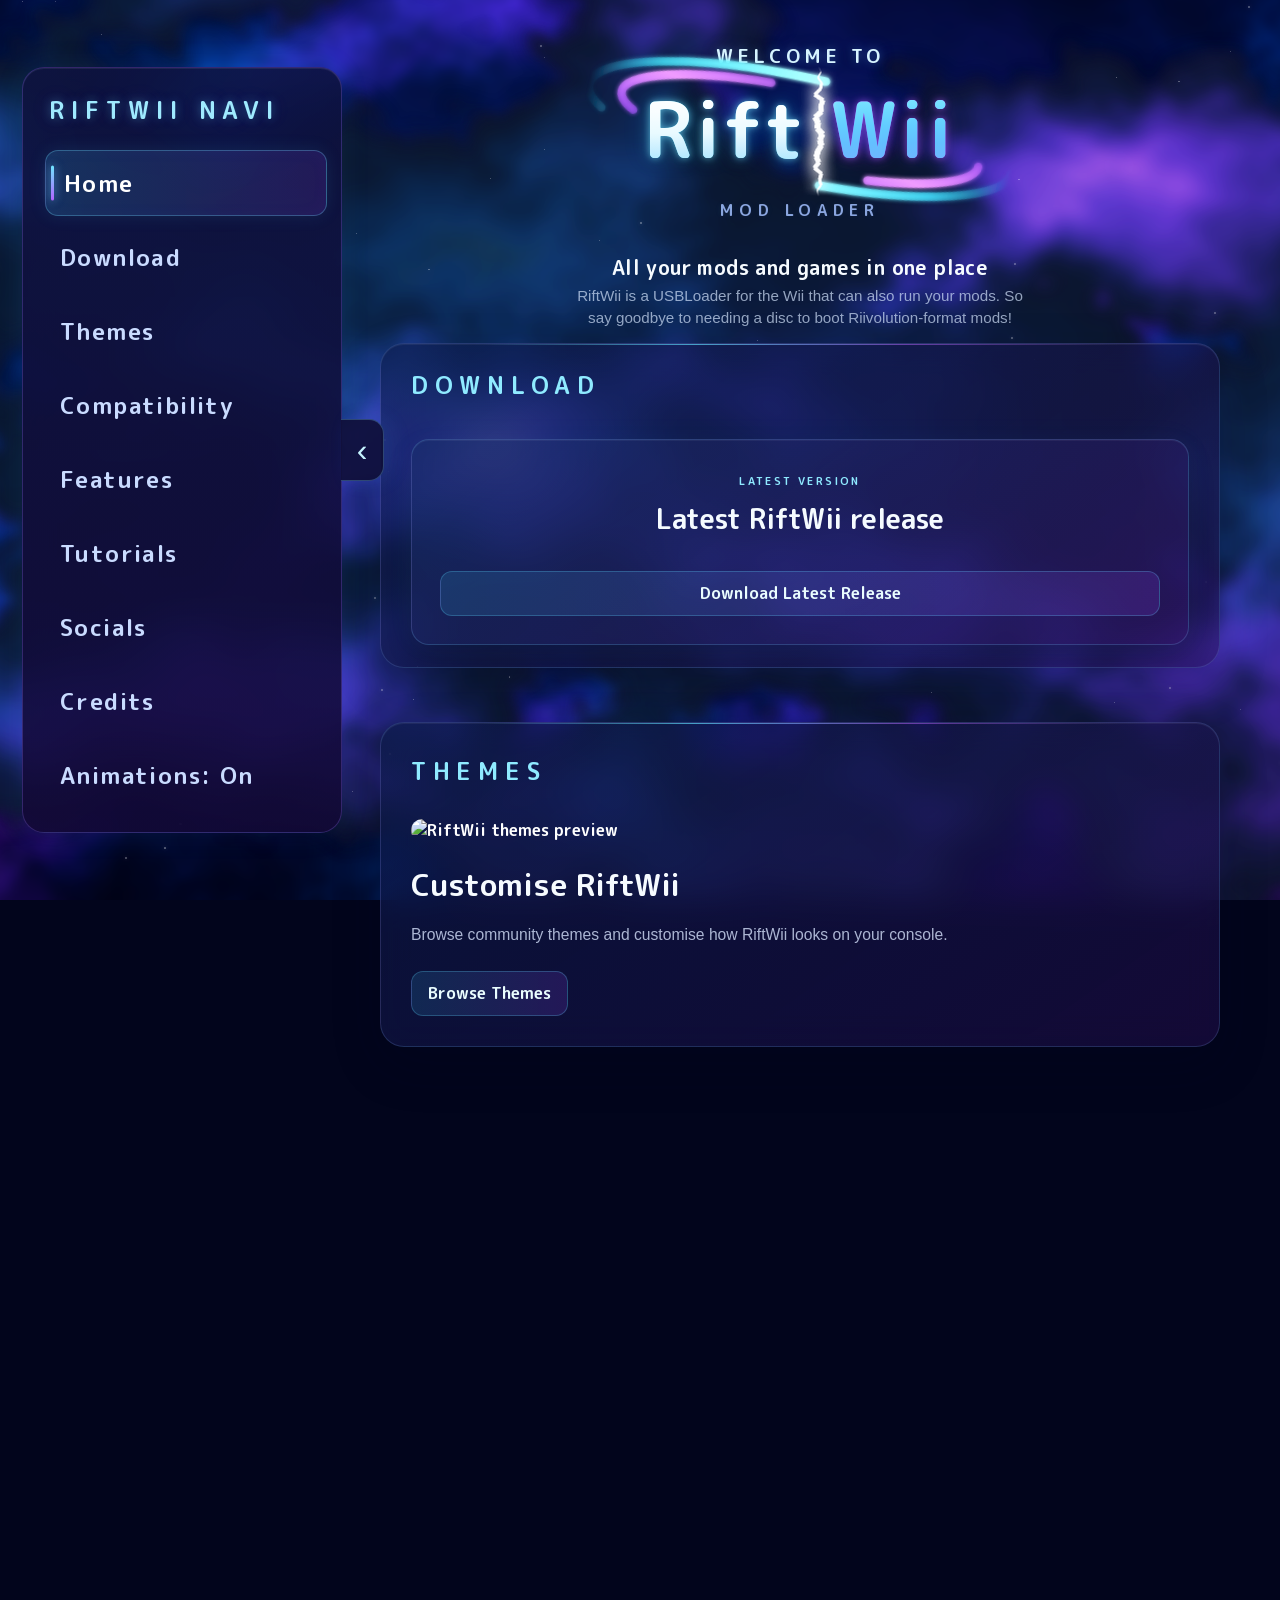
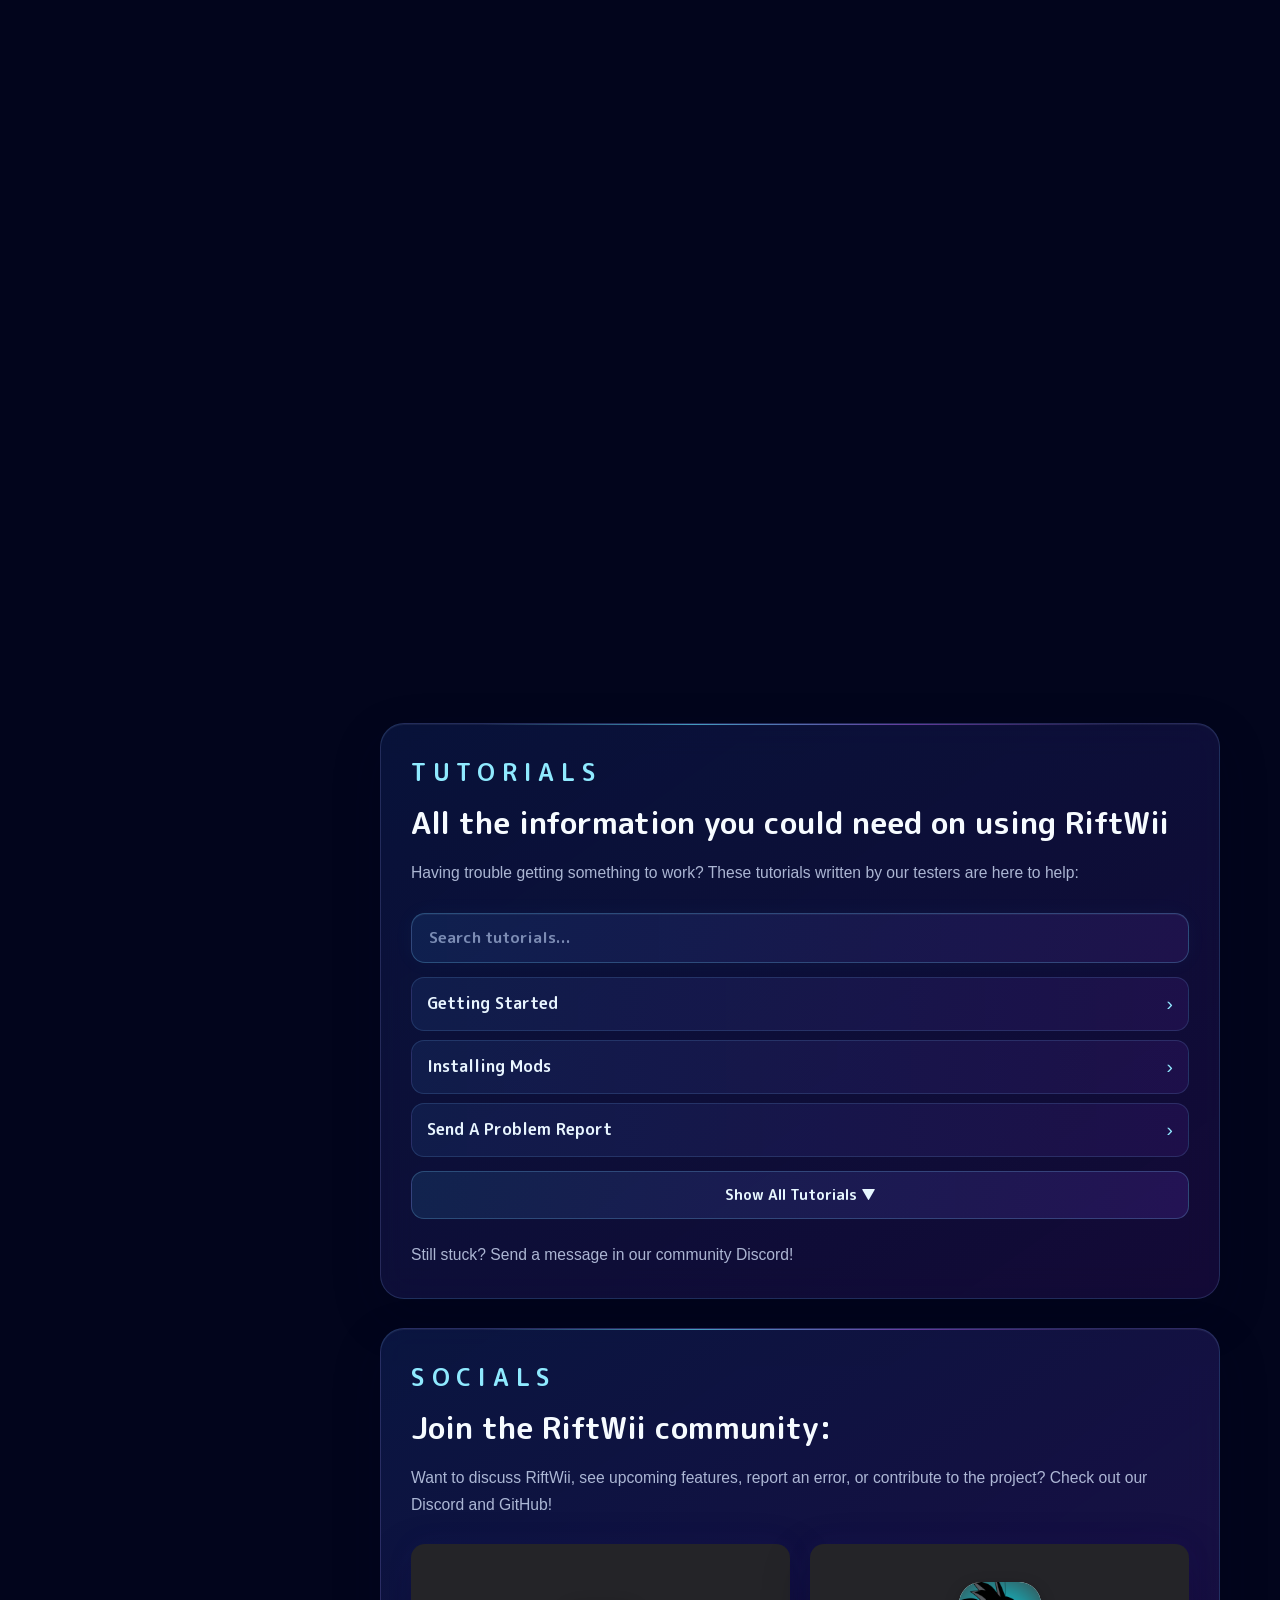
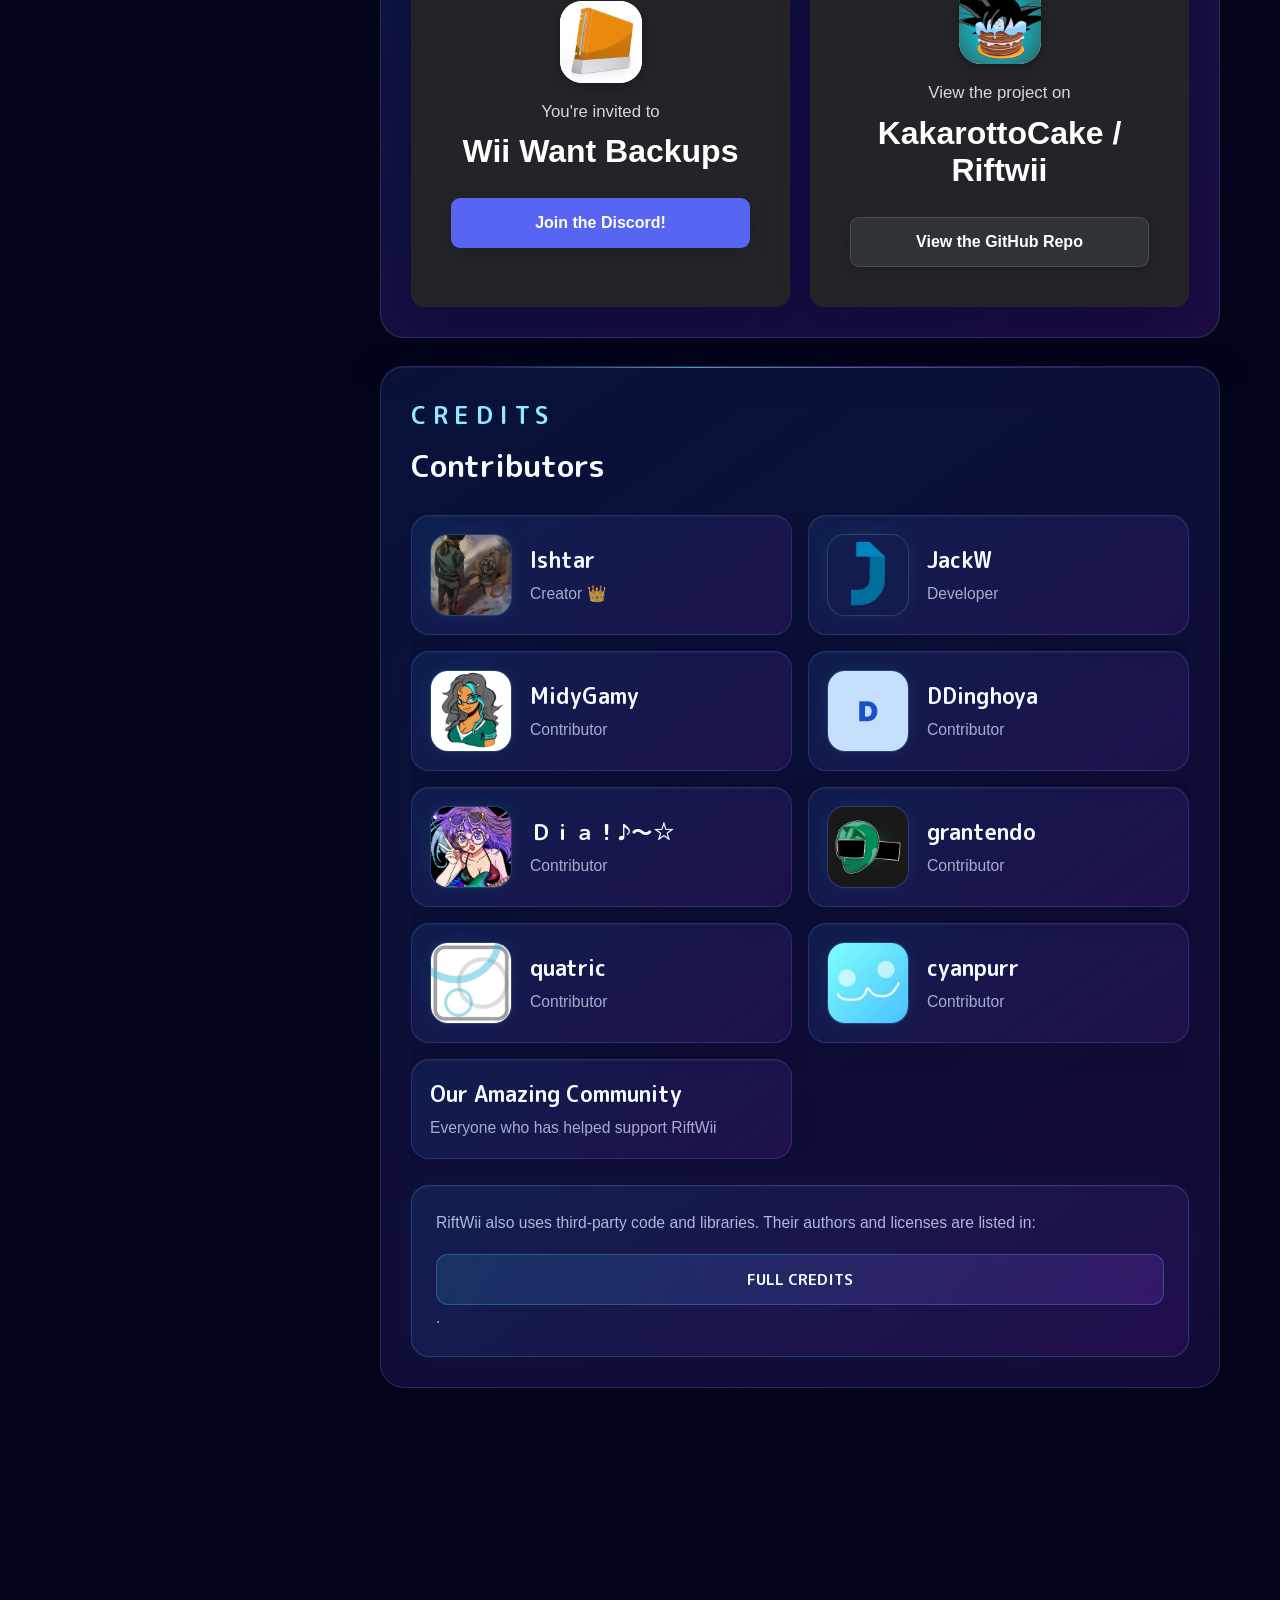
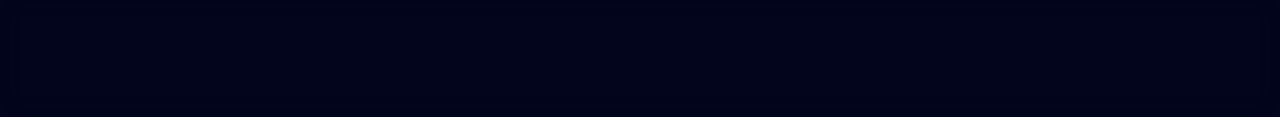
==== commit f4e24ca2: "Website: theme previews and downloads work again on riftwii.com. themes.json stores absolute riftwii" ====
--- a/site/index.html
+++ b/site/index.html
@@ -525,6 +525,6 @@
     </div>
 </footer>
 
-    <script src="java/script.js?v=20261114-1"></script><script src="java/lightbox.js?v=20261021-6"></script>
+    <script src="java/script.js?v=20261114-2"></script><script src="java/lightbox.js?v=20261021-6"></script>
 </body>
 </html>
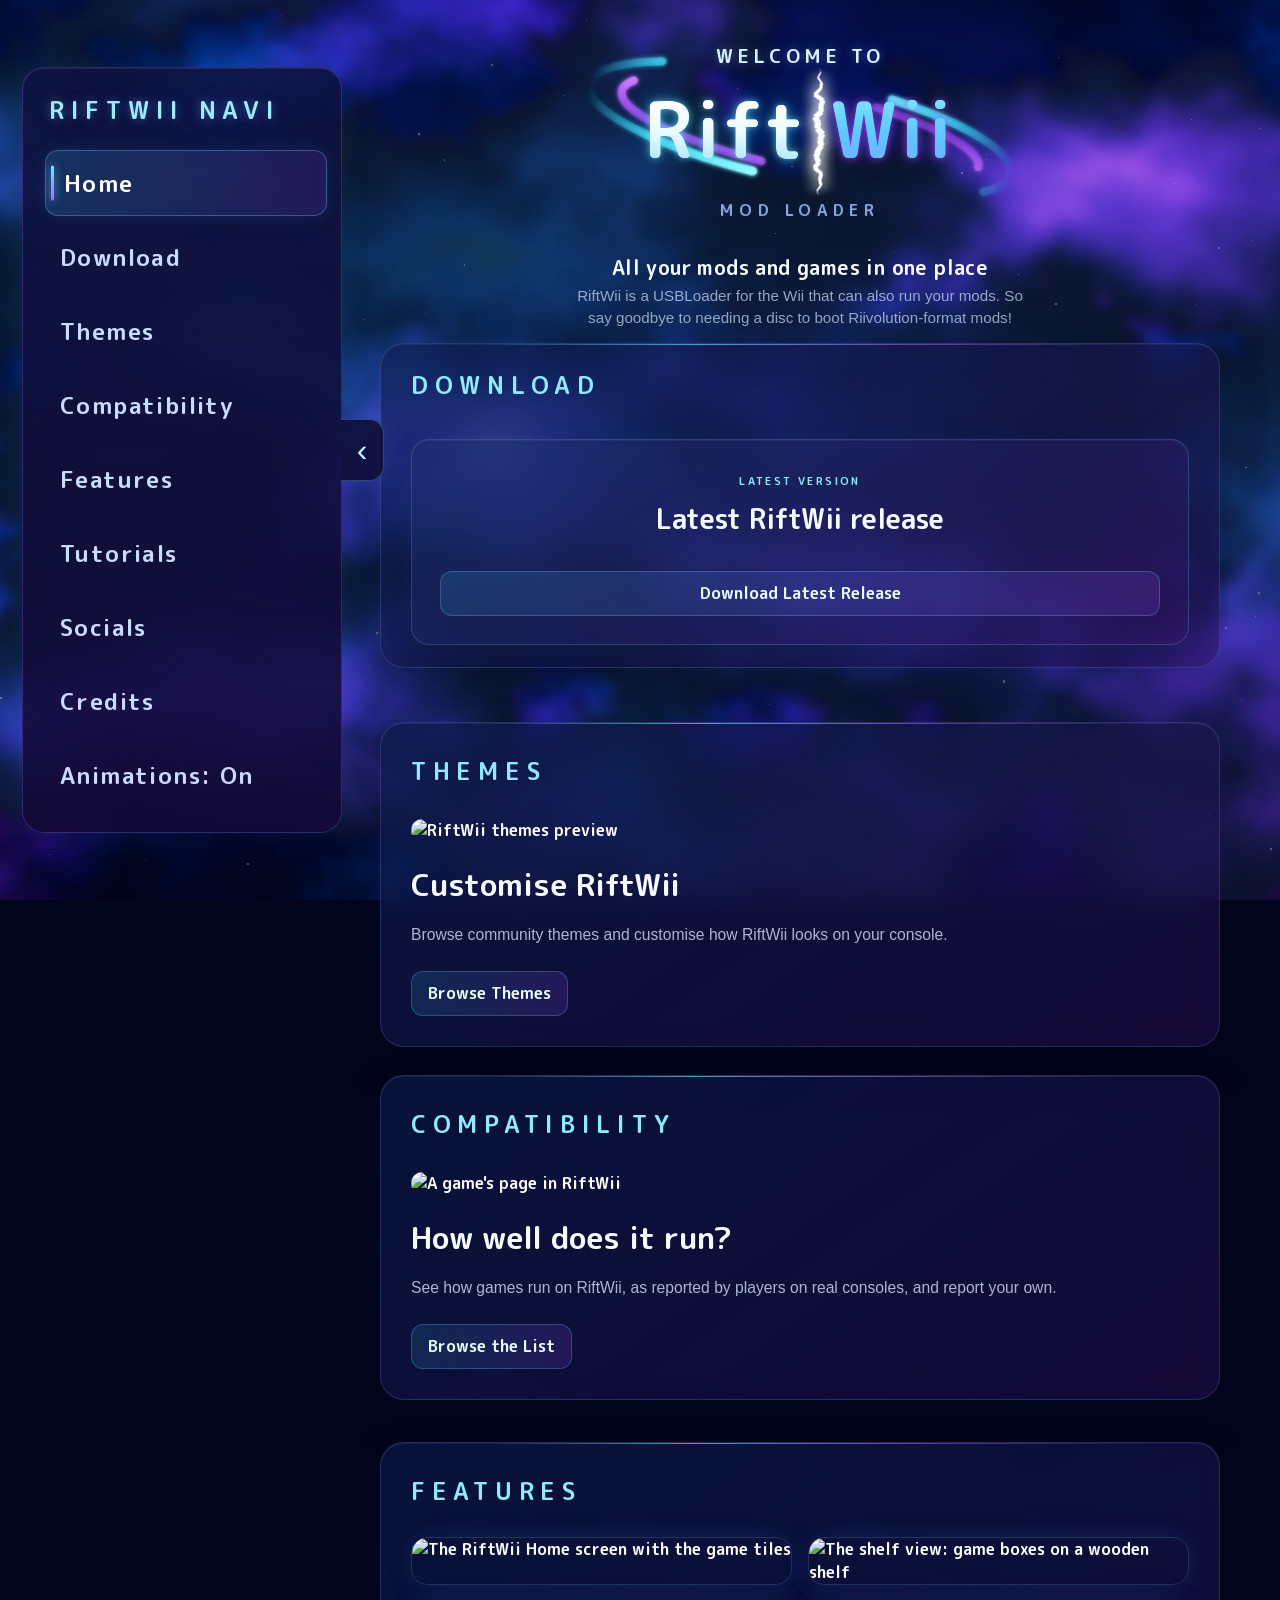
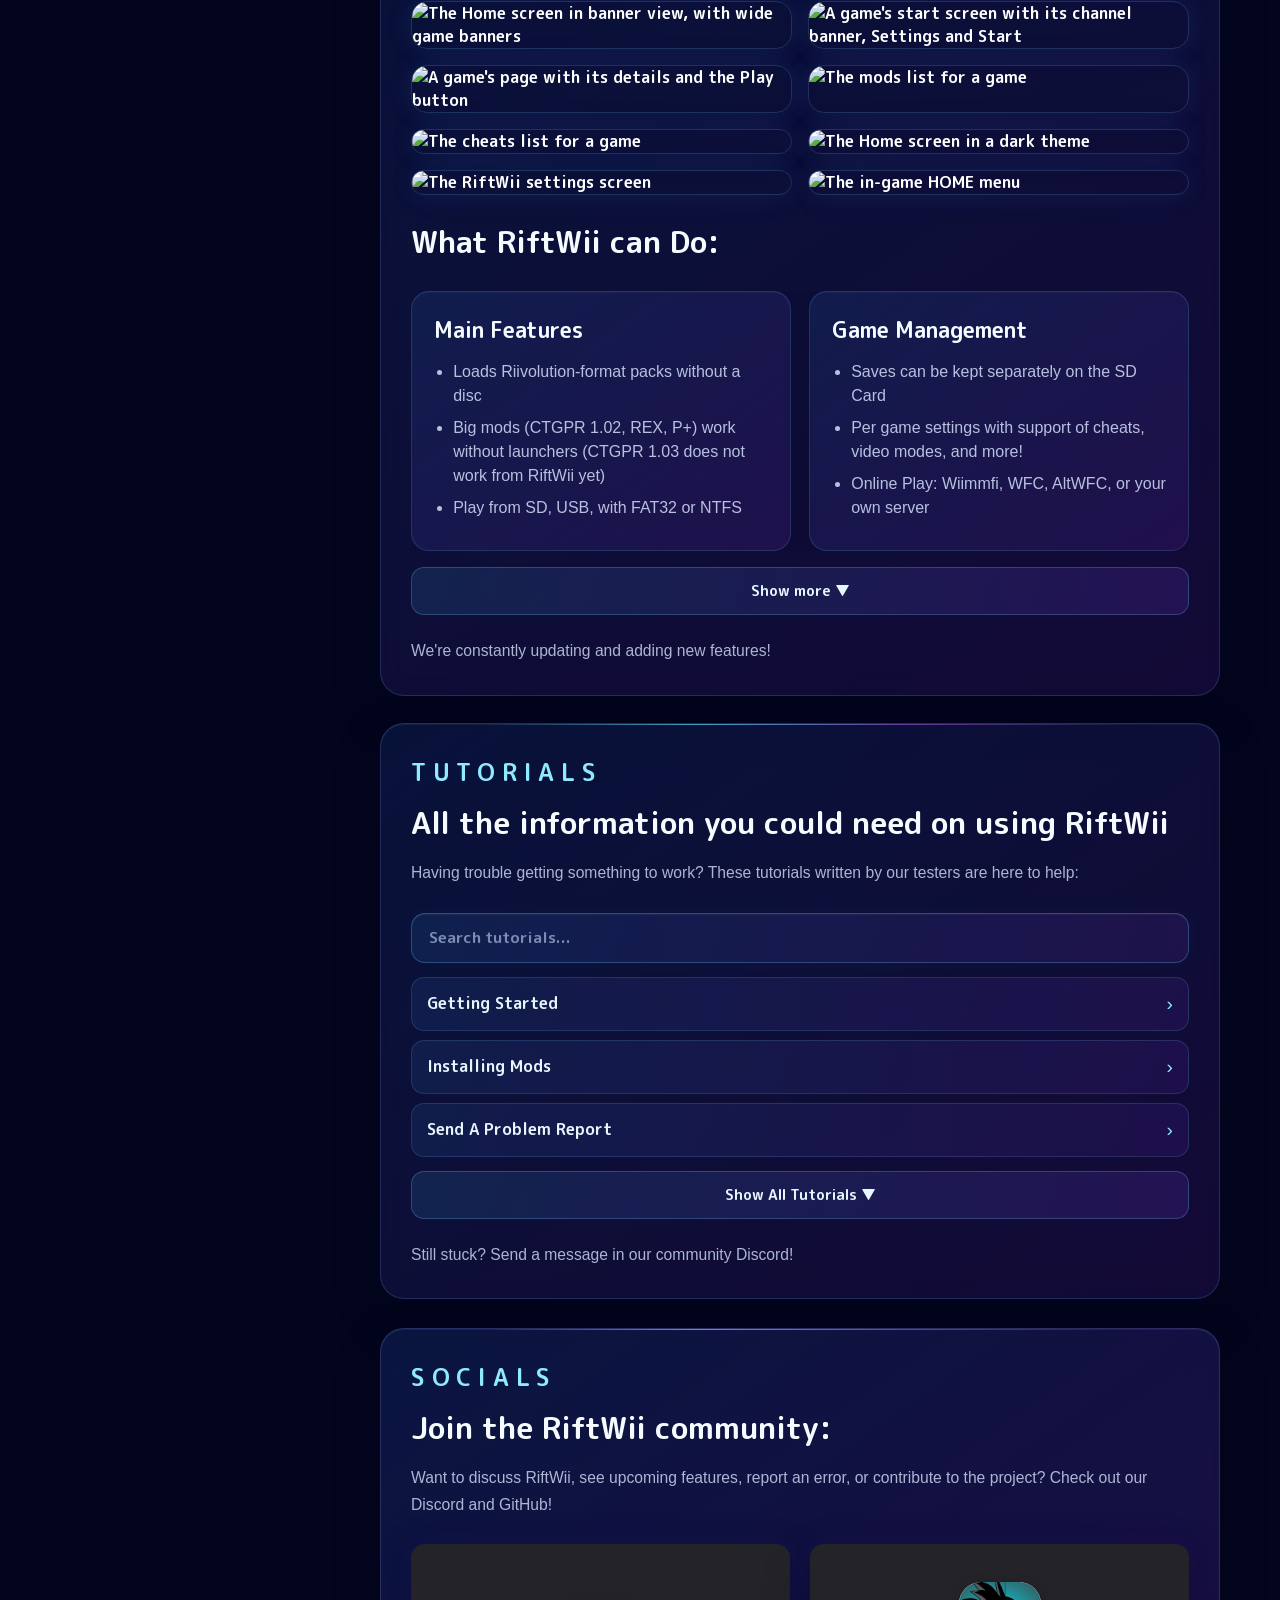
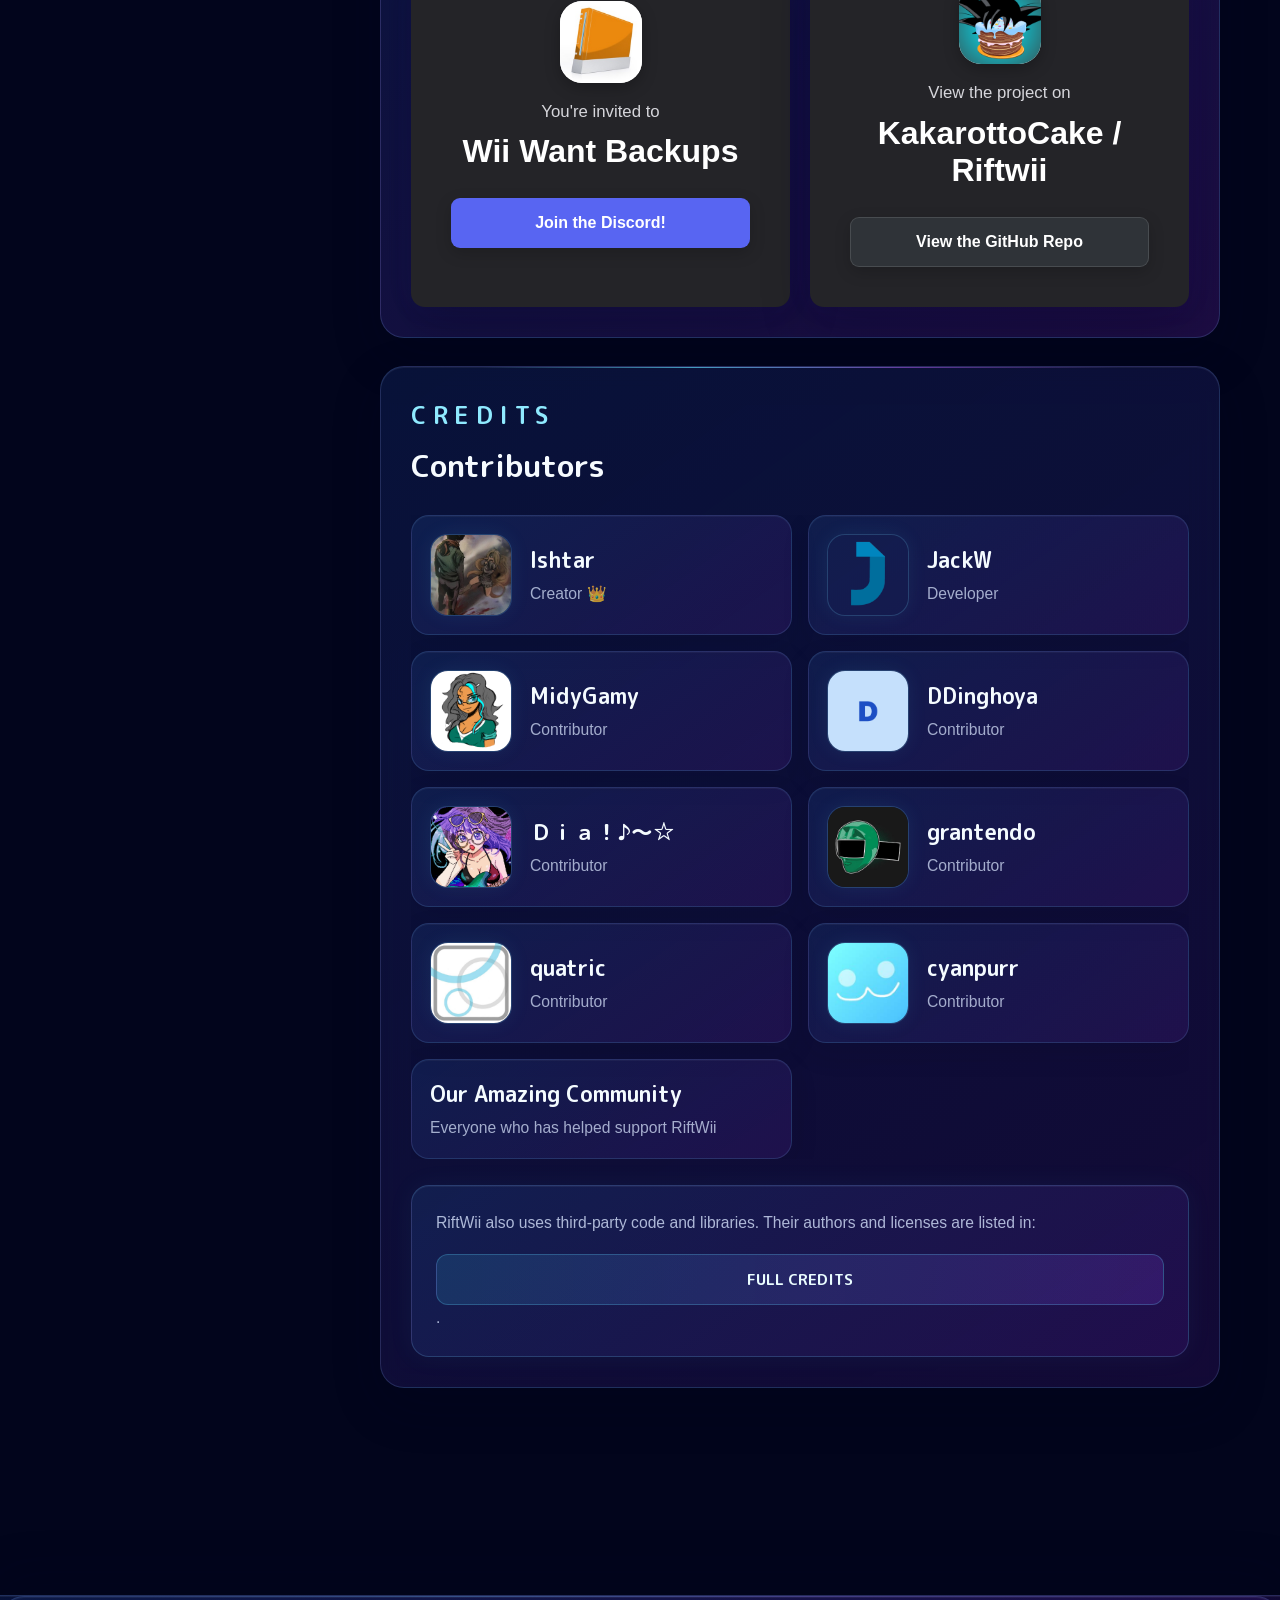
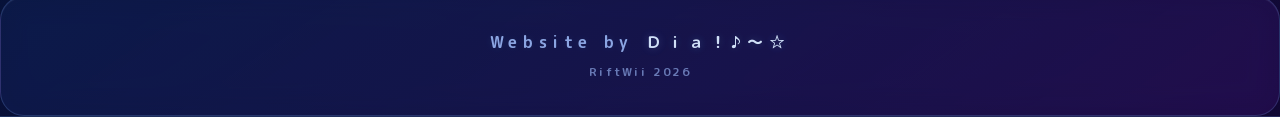
==== commit 52a0a70e: "Website: ownUrl parsed its base wrong, so theme previews and downloads stayed empty. Since the data " ====
--- a/site/index.html
+++ b/site/index.html
@@ -525,6 +525,6 @@
     </div>
 </footer>
 
-    <script src="java/script.js?v=20261114-2"></script><script src="java/lightbox.js?v=20261021-6"></script>
+    <script src="java/script.js?v=20261114-3"></script><script src="java/lightbox.js?v=20261021-6"></script>
 </body>
 </html>
